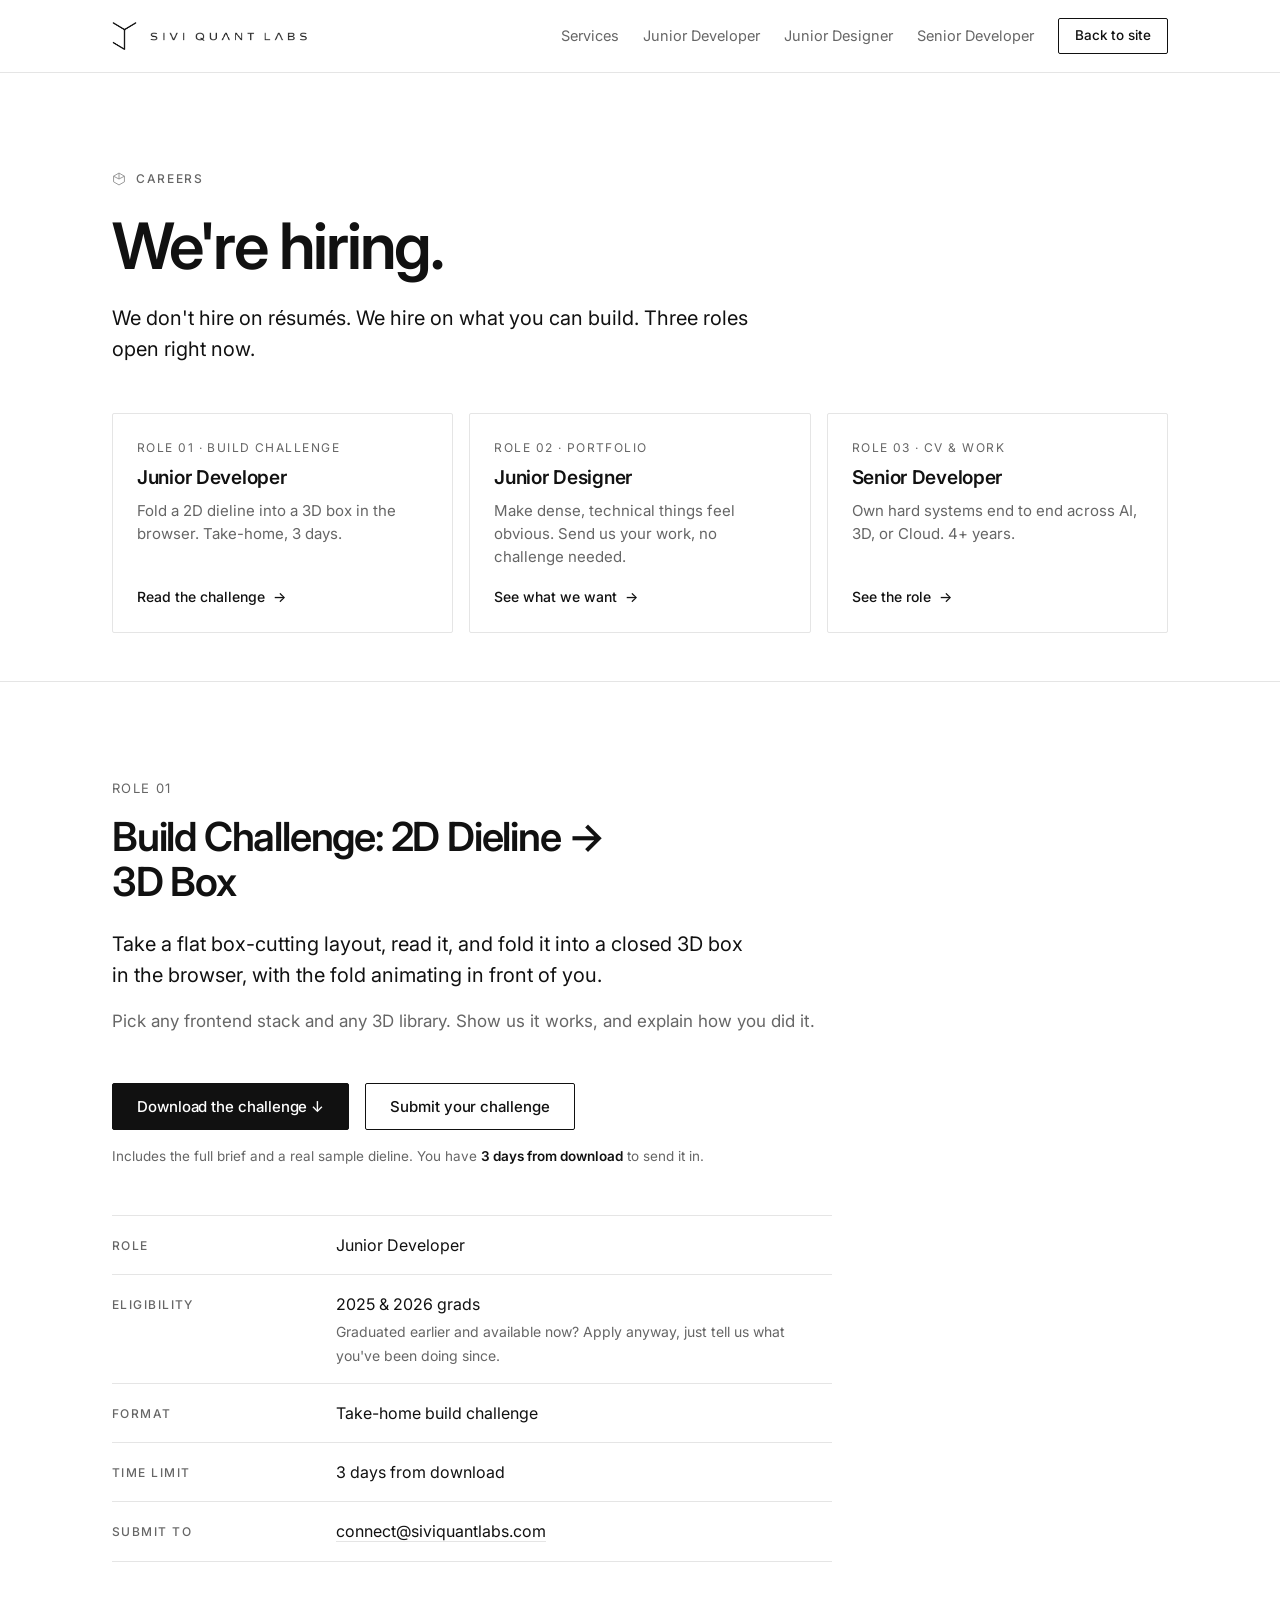
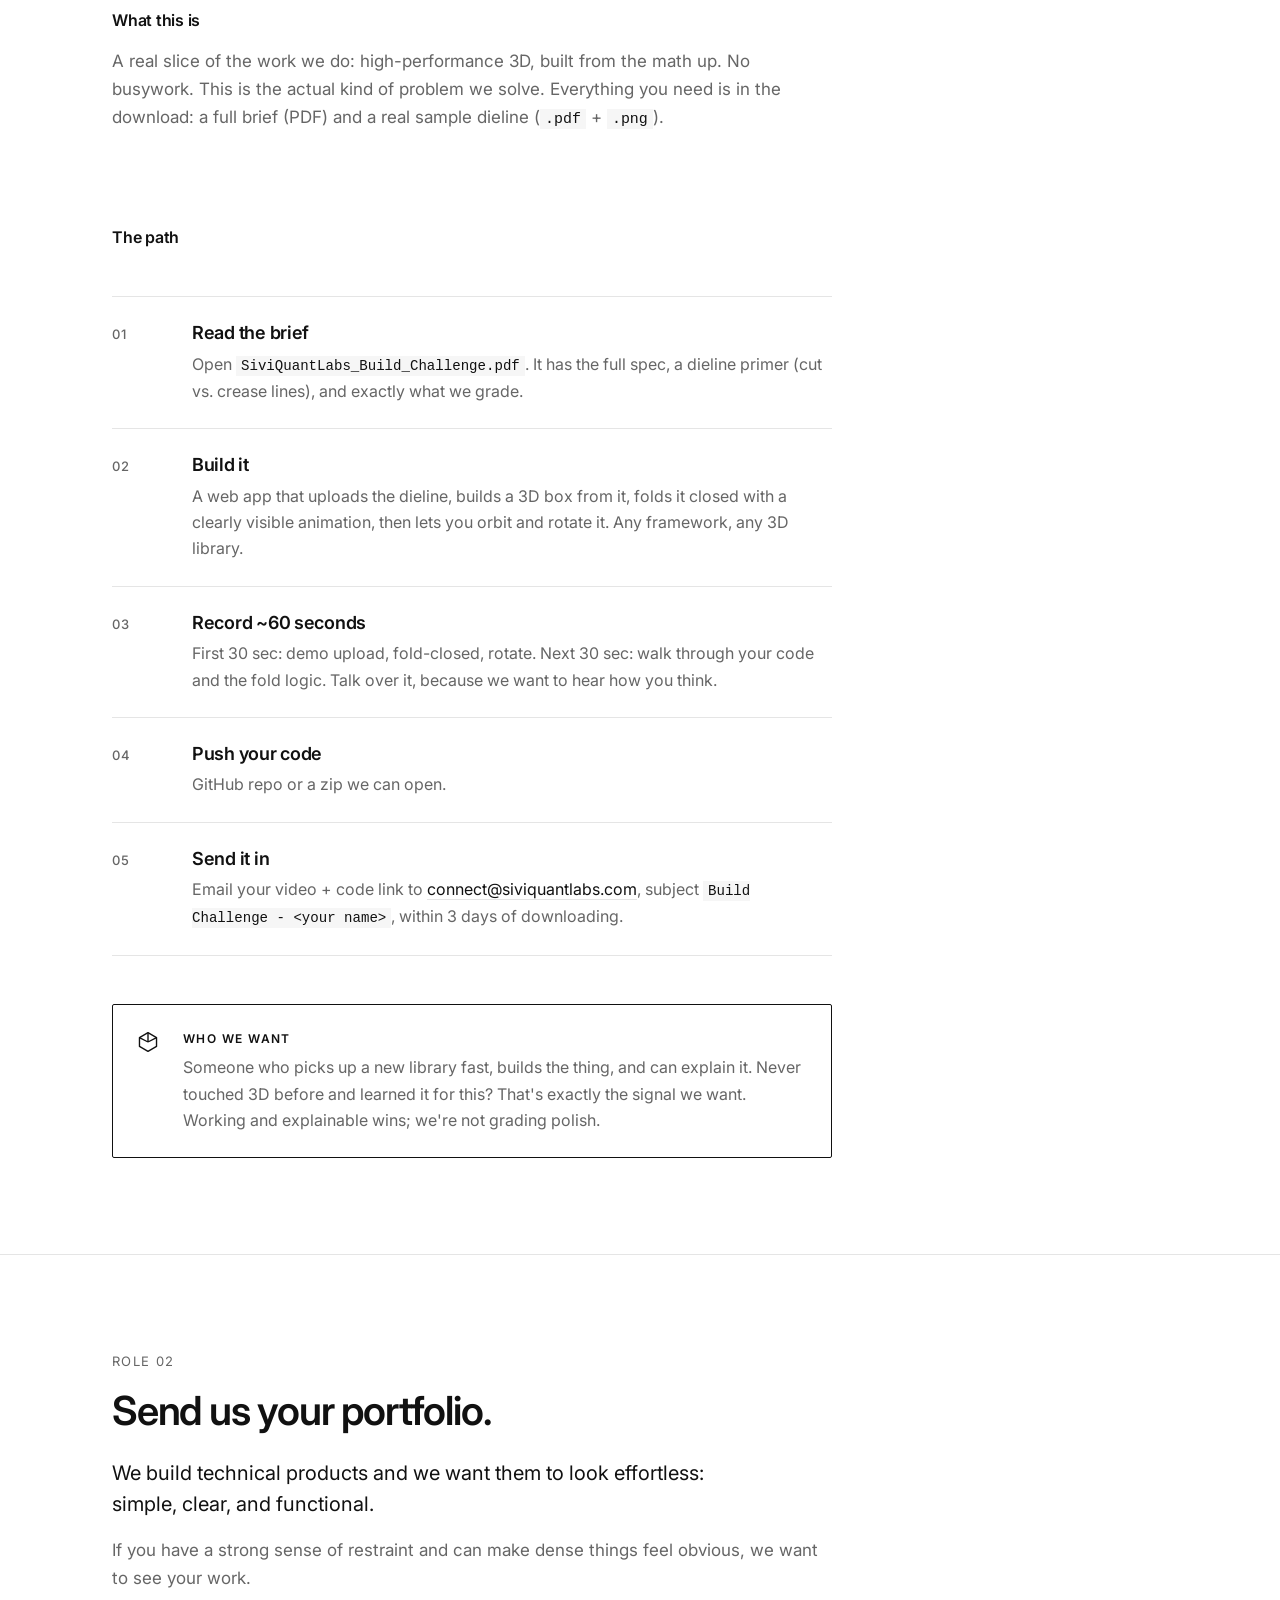
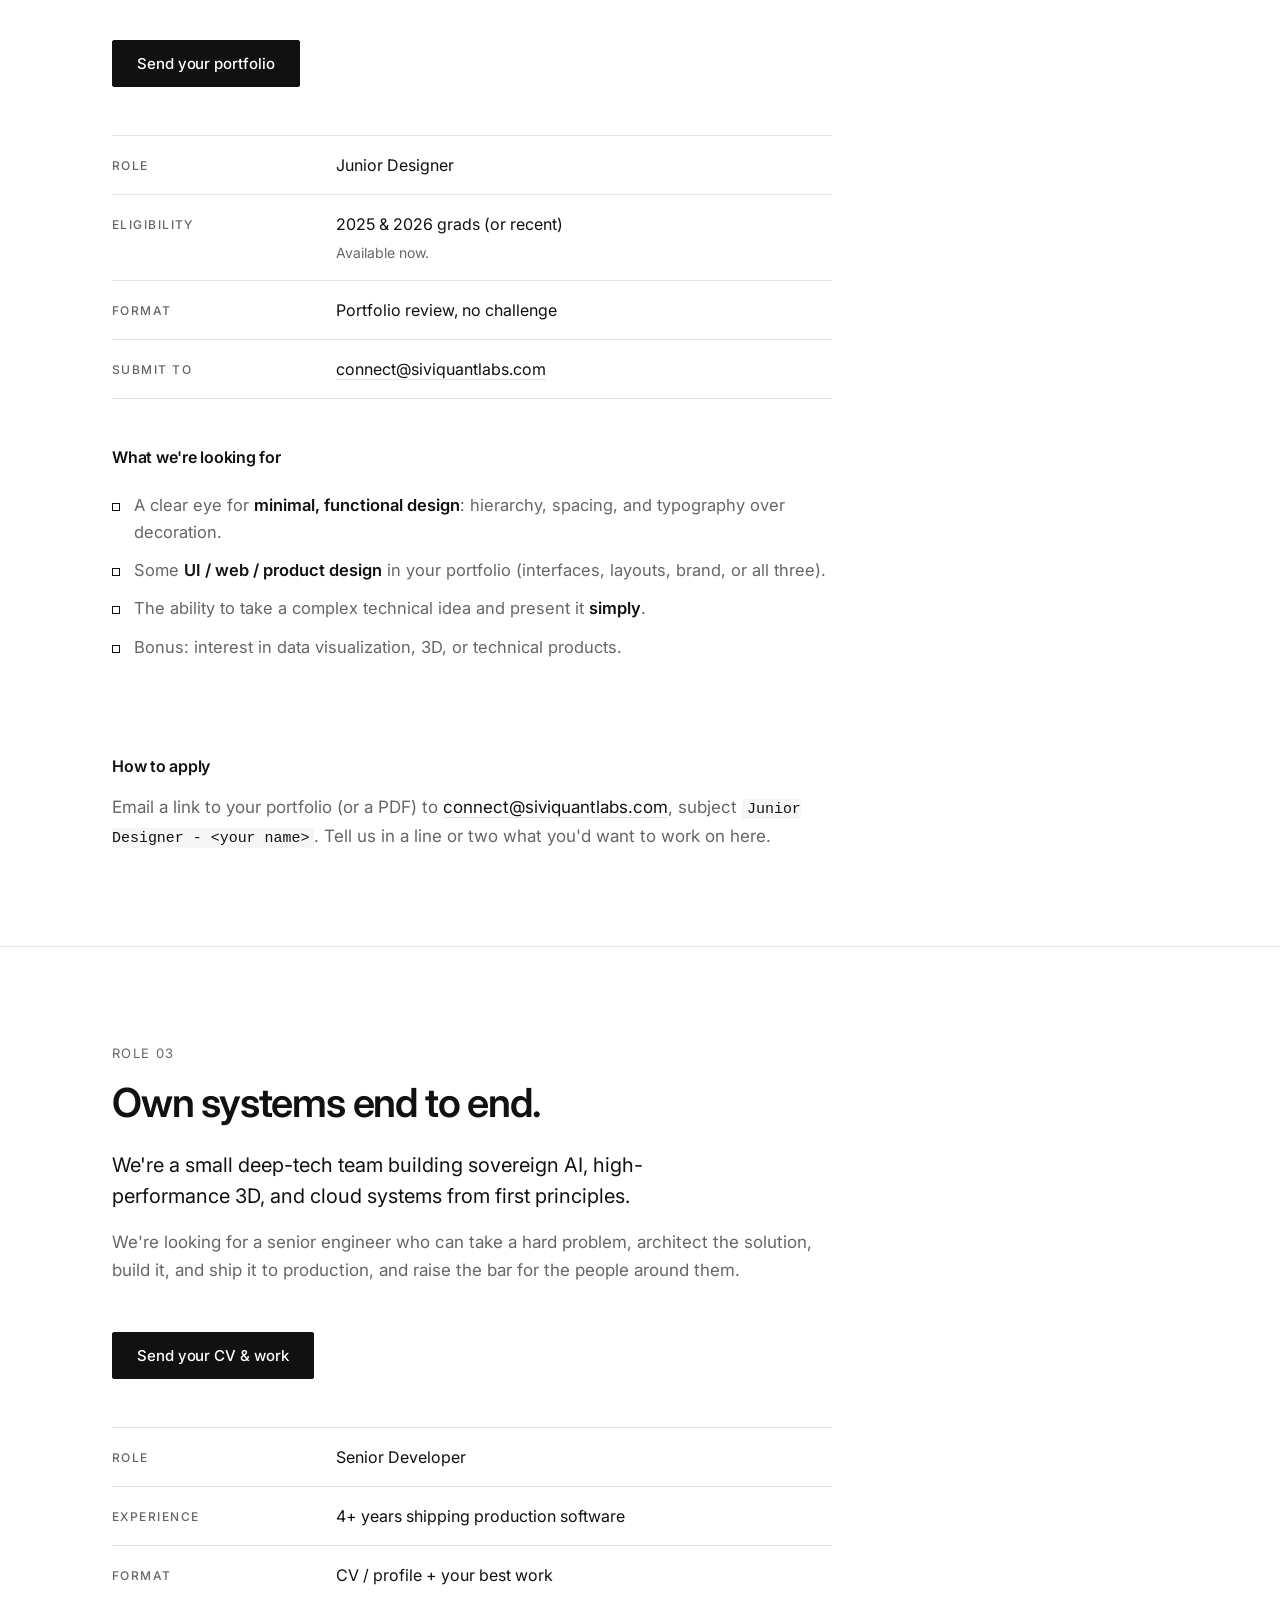
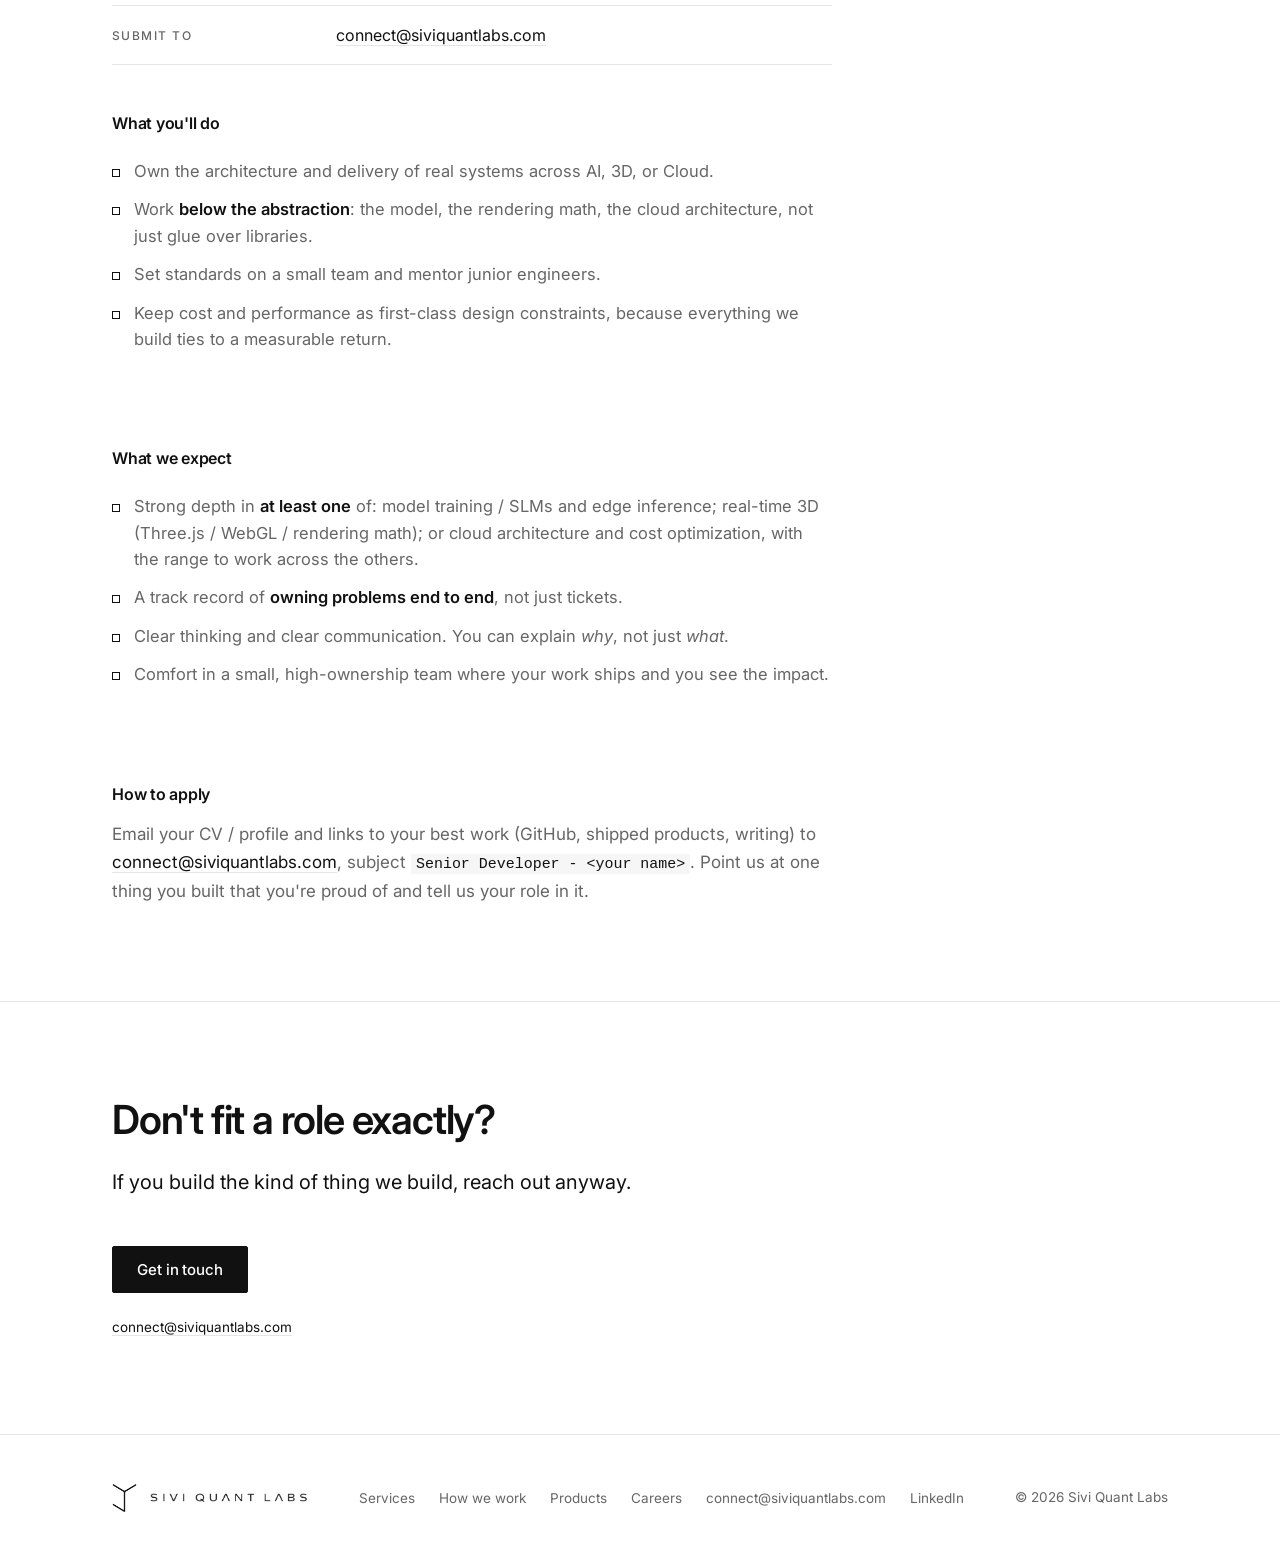
==== careers/index.html @ 31516767 "Capitalise the three practice areas and unify spelling The headline read "AI, visualization, and clo" ====
<!DOCTYPE html>
<html lang="en">
<head>
<meta charset="utf-8">
<meta name="viewport" content="width=device-width, initial-scale=1">
<title>Careers: Remote AI, 3D &amp; Cloud Engineering Jobs | Sivi Quant Labs</title>
<meta name="description" content="Three fully remote roles open in India: Junior Developer (2D dieline to 3D box build challenge, 3 days), Junior Designer (portfolio), and Senior Developer (4+ years, AI / Three.js / cloud). We hire on what you can build, not résumés.">
<link rel="canonical" href="https://siviquantlabs.com/careers/">
<link rel="icon" href="../assets/mark-ink.png">
<link rel="apple-touch-icon" href="../assets/mark-ink.png">
<meta name="theme-color" content="#ffffff">
<meta name="robots" content="index, follow, max-snippet:-1, max-image-preview:large">
<link rel="alternate" type="text/plain" href="https://siviquantlabs.com/llms.txt" title="llms.txt plain-text summary for AI assistants">

<meta property="og:type" content="website">
<meta property="og:url" content="https://siviquantlabs.com/careers/">
<meta property="og:site_name" content="Sivi Quant Labs">
<meta property="og:title" content="We're hiring at Sivi Quant Labs">
<meta property="og:description" content="Three roles open. We don't hire on résumés. We hire on what you can build.">
<meta property="og:image" content="https://siviquantlabs.com/assets/og.png">
<meta name="twitter:card" content="summary_large_image">

<link rel="preconnect" href="https://fonts.googleapis.com">
<link rel="preconnect" href="https://fonts.gstatic.com" crossorigin>
<link rel="stylesheet" href="https://fonts.googleapis.com/css2?family=Inter:wght@400;500;600&display=swap">
<link rel="stylesheet" href="../assets/site.css">
<!-- Reveal animations are gated on this class, so the page stays fully
     visible if JavaScript never runs. -->
<script>document.documentElement.className+=' js';</script>
<script type="application/ld+json">
{
  "@context": "https://schema.org",
  "@graph": [
    {
      "@type": "JobPosting",
      "@id": "https://siviquantlabs.com/careers/#junior-developer",
      "title": "Junior Developer (Remote)",
      "description": "<p>Take-home build challenge: read a flat 2D packaging dieline and fold it into a closed 3D box in the browser, with the fold animating on screen. Pick any frontend stack and any 3D library.</p><p>Open to 2025 and 2026 graduates. Graduated earlier and available now? Apply anyway. You have 3 days from downloading the brief to submit a ~60 second walkthrough video plus your code to connect@siviquantlabs.com.</p><p>We are looking for someone who picks up a new library fast, builds the thing, and can explain it. Never touched 3D before and learned it for this? That is exactly the signal we want. Working and explainable wins; we are not grading polish.</p>",
      "identifier": {
        "@type": "PropertyValue",
        "name": "Sivi Quant Labs",
        "value": "junior-developer"
      },
      "datePosted": "2026-06-27",
      "validThrough": "2027-06-30",
      "employmentType": "FULL_TIME",
      "hiringOrganization": {
        "@type": "Organization",
        "@id": "https://siviquantlabs.com/#organization",
        "name": "Sivi Quant Labs",
        "sameAs": [
          "https://www.linkedin.com/company/siviquantlabs"
        ],
        "logo": "https://siviquantlabs.com/assets/og.png",
        "url": "https://siviquantlabs.com/"
      },
      "jobLocationType": "TELECOMMUTE",
      "applicantLocationRequirements": {
        "@type": "Country",
        "name": "India"
      },
      "directApply": false,
      "skills": [
        "JavaScript",
        "3D graphics",
        "Three.js",
        "WebGL",
        "Frontend development"
      ],
      "url": "https://siviquantlabs.com/careers/#junior-developer",
      "experienceRequirements": {
        "@type": "OccupationalExperienceRequirements",
        "monthsOfExperience": 0
      },
      "jobStartDate": "2026-09-01"
    },
    {
      "@type": "JobPosting",
      "@id": "https://siviquantlabs.com/careers/#junior-designer",
      "title": "Junior Designer (Remote)",
      "description": "<p>Portfolio review, no challenge. We build technical products and we want them to look effortless: simple, clear, and functional.</p><p>We are looking for a clear eye for minimal, functional design (hierarchy, spacing and typography over decoration), some UI, web or product design in your portfolio, and the ability to take a complex technical idea and present it simply. Interest in data visualization, 3D, or technical products is a bonus.</p><p>Email a link to your portfolio or a PDF to connect@siviquantlabs.com.</p>",
      "identifier": {
        "@type": "PropertyValue",
        "name": "Sivi Quant Labs",
        "value": "junior-designer"
      },
      "datePosted": "2026-06-27",
      "validThrough": "2027-06-30",
      "employmentType": "FULL_TIME",
      "hiringOrganization": {
        "@type": "Organization",
        "@id": "https://siviquantlabs.com/#organization",
        "name": "Sivi Quant Labs",
        "sameAs": [
          "https://www.linkedin.com/company/siviquantlabs"
        ],
        "logo": "https://siviquantlabs.com/assets/og.png",
        "url": "https://siviquantlabs.com/"
      },
      "jobLocationType": "TELECOMMUTE",
      "applicantLocationRequirements": {
        "@type": "Country",
        "name": "India"
      },
      "directApply": false,
      "skills": [
        "UI design",
        "Product design",
        "Web design",
        "Typography",
        "Data visualization"
      ],
      "url": "https://siviquantlabs.com/careers/#junior-designer",
      "experienceRequirements": {
        "@type": "OccupationalExperienceRequirements",
        "monthsOfExperience": 0
      },
      "jobStartDate": "2026-09-01"
    },
    {
      "@type": "JobPosting",
      "@id": "https://siviquantlabs.com/careers/#senior-developer",
      "title": "Senior Developer (Remote)",
      "description": "<p>Own the architecture and delivery of real systems across AI, 3D, or Cloud. We are a small deep-tech team building sovereign AI, high-performance 3D, and cloud systems from first principles.</p><p>Requires 4+ years shipping production software and strong depth in at least one of: model training, small language models and edge inference; real-time 3D (Three.js, WebGL, rendering math); or cloud architecture and cost optimization, with the range to work across the others.</p><p>You will work below the abstraction, set standards on a small team, mentor junior engineers, and keep cost and performance as first-class design constraints.</p>",
      "identifier": {
        "@type": "PropertyValue",
        "name": "Sivi Quant Labs",
        "value": "senior-developer"
      },
      "datePosted": "2026-06-27",
      "validThrough": "2027-06-30",
      "employmentType": "FULL_TIME",
      "hiringOrganization": {
        "@type": "Organization",
        "@id": "https://siviquantlabs.com/#organization",
        "name": "Sivi Quant Labs",
        "sameAs": [
          "https://www.linkedin.com/company/siviquantlabs"
        ],
        "logo": "https://siviquantlabs.com/assets/og.png",
        "url": "https://siviquantlabs.com/"
      },
      "jobLocationType": "TELECOMMUTE",
      "applicantLocationRequirements": {
        "@type": "Country",
        "name": "India"
      },
      "directApply": false,
      "skills": [
        "Software architecture",
        "Machine learning",
        "Small language models",
        "Edge inference",
        "Three.js",
        "WebGL",
        "Cloud architecture",
        "Cost optimization"
      ],
      "url": "https://siviquantlabs.com/careers/#senior-developer",
      "experienceRequirements": {
        "@type": "OccupationalExperienceRequirements",
        "monthsOfExperience": 48
      }
    },
    {
      "@type": "BreadcrumbList",
      "itemListElement": [
        {
          "@type": "ListItem",
          "position": 1,
          "name": "Home",
          "item": "https://siviquantlabs.com/"
        },
        {
          "@type": "ListItem",
          "position": 2,
          "name": "Careers",
          "item": "https://siviquantlabs.com/careers/"
        }
      ]
    },
    {
      "@type": "WebPage",
      "@id": "https://siviquantlabs.com/careers/#webpage",
      "url": "https://siviquantlabs.com/careers/",
      "name": "Careers at Sivi Quant Labs",
      "about": {
        "@id": "https://siviquantlabs.com/#organization"
      },
      "inLanguage": "en"
    }
  ]
}
</script>
</head>
<body>

<a class="skip" href="#main">Skip to content</a>

<header>
  <div class="wrap nav">
    <a class="brand" href="../" aria-label="Sivi Quant Labs home">
      <img class="mark" src="../assets/mark-ink.png" alt="" width="390" height="465">
      <img class="word" src="../assets/wordmark-ink.png" alt="Sivi Quant Labs" width="955" height="66">
    </a>
    <nav class="navlinks" aria-label="Primary">
      <a class="desktop-only" href="../services/">Services</a>
      <a class="desktop-only" href="#junior-developer">Junior Developer</a>
      <a class="desktop-only" href="#junior-designer">Junior Designer</a>
      <a class="desktop-only" href="#senior-developer">Senior Developer</a>
      <a class="btn btn-ghost" href="../">Back to site</a>
    </nav>
  </div>
</header>

<main id="main">

<!-- ================= HERO ================= -->
<section class="wrap" style="padding-top:var(--s5);padding-bottom:var(--s4)">
  <div class="label">
    <svg class="cube" viewBox="0 0 16 16" fill="none" stroke="currentColor" stroke-width="1" stroke-linejoin="round" aria-hidden="true"><path d="M8 1.2 14.2 4.8 14.2 11.2 8 14.8 1.8 11.2 1.8 4.8Z"/><path d="M8 8V1.2M8 8 1.8 4.8M8 8l6.2-3.2"/></svg>
    Careers
  </div>
  <h1>We're hiring.</h1>
  <p class="lead" style="margin-top:var(--s3)">We don't hire on résumés. We hire on what you can build. Three roles open right now.</p>

  <div class="roles">
    <a class="role-card" href="#junior-developer">
      <span class="r-kind">Role 01 · Build challenge</span>
      <h2>Junior Developer</h2>
      <p>Fold a 2D dieline into a 3D box in the browser. Take-home, 3 days.</p>
      <span class="go">Read the challenge <span aria-hidden="true">→</span></span>
    </a>
    <a class="role-card" href="#junior-designer">
      <span class="r-kind">Role 02 · Portfolio</span>
      <h2>Junior Designer</h2>
      <p>Make dense, technical things feel obvious. Send us your work, no challenge needed.</p>
      <span class="go">See what we want <span aria-hidden="true">→</span></span>
    </a>
    <a class="role-card" href="#senior-developer">
      <span class="r-kind">Role 03 · CV &amp; work</span>
      <h2>Senior Developer</h2>
      <p>Own hard systems end to end across AI, 3D, or Cloud. 4+ years.</p>
      <span class="go">See the role <span aria-hidden="true">→</span></span>
    </a>
  </div>
</section>

<!-- ================= ROLE 01 / JUNIOR DEVELOPER ================= -->
<section id="junior-developer" class="role">
  <div class="wrap">
    <div class="role-head">
      <span class="r-index">ROLE 01</span>
    </div>
    <h2>Build Challenge: 2D Dieline → 3D Box</h2>
    <p class="lead" style="margin-top:var(--s3)">Take a flat box-cutting layout, read it, and fold it into a closed 3D box in the browser, with the fold animating in front of you.</p>
    <p class="body" style="margin-top:var(--s2)">Pick any frontend stack and any 3D library. Show us it works, and explain how you did it.</p>

    <div class="btn-row">
      <a class="btn btn-solid" href="../challengezip/SiviQuantLabs_Build_Challenge.zip" download>Download the challenge ↓</a>
      <a class="btn btn-ghost" href="mailto:connect@siviquantlabs.com?subject=Build%20Challenge%20-%20Your%20Name" data-form="apply" data-role="Junior Developer" data-subject="Build challenge submission" data-title="Submit your build challenge." data-sub="Send us the link to your video and your code. Working and explainable beats polished.">Submit your challenge</a>
    </div>
    <p class="caption" style="margin-top:var(--s2)">Includes the full brief and a real sample dieline. You have <strong>3 days from download</strong> to send it in.</p>

    <dl class="spec read">
      <div><dt>Role</dt><dd>Junior Developer</dd></div>
      <div><dt>Eligibility</dt><dd>2025 &amp; 2026 grads<small>Graduated earlier and available now? Apply anyway, just tell us what you've been doing since.</small></dd></div>
      <div><dt>Format</dt><dd>Take-home build challenge</dd></div>
      <div><dt>Time limit</dt><dd>3 days from download</dd></div>
      <div><dt>Submit to</dt><dd><a class="link" href="mailto:connect@siviquantlabs.com">connect@siviquantlabs.com</a></dd></div>
    </dl>

    <h3 class="subhead">What this is</h3>
    <p class="body">A real slice of the work we do: high-performance 3D, built from the math up. No busywork. This is the actual kind of problem we solve. Everything you need is in the download: a full brief (PDF) and a real sample dieline (<code>.pdf</code> + <code>.png</code>).</p>

    <h3 class="subhead">The path</h3>
    <div class="steps read">
      <div class="step">
        <div class="n">01</div>
        <div>
          <h3>Read the brief</h3>
          <p>Open <code>SiviQuantLabs_Build_Challenge.pdf</code>. It has the full spec, a dieline primer (cut vs. crease lines), and exactly what we grade.</p>
        </div>
      </div>
      <div class="step">
        <div class="n">02</div>
        <div>
          <h3>Build it</h3>
          <p>A web app that uploads the dieline, builds a 3D box from it, folds it closed with a clearly visible animation, then lets you orbit and rotate it. Any framework, any 3D library.</p>
        </div>
      </div>
      <div class="step">
        <div class="n">03</div>
        <div>
          <h3>Record ~60 seconds</h3>
          <p>First 30 sec: demo upload, fold-closed, rotate. Next 30 sec: walk through your code and the fold logic. Talk over it, because we want to hear how you think.</p>
        </div>
      </div>
      <div class="step">
        <div class="n">04</div>
        <div>
          <h3>Push your code</h3>
          <p>GitHub repo or a zip we can open.</p>
        </div>
      </div>
      <div class="step">
        <div class="n">05</div>
        <div>
          <h3>Send it in</h3>
          <p>Email your video + code link to <a class="link" href="mailto:connect@siviquantlabs.com?subject=Build%20Challenge%20-%20Your%20Name">connect@siviquantlabs.com</a>, subject <code>Build Challenge - &lt;your name&gt;</code>, within 3 days of downloading.</p>
        </div>
      </div>
    </div>

    <div class="callout read">
      <svg class="cube" viewBox="0 0 16 16" fill="none" stroke="currentColor" stroke-width="1" stroke-linejoin="round" aria-hidden="true"><path d="M8 1.2 14.2 4.8 14.2 11.2 8 14.8 1.8 11.2 1.8 4.8Z"/><path d="M8 8V1.2M8 8 1.8 4.8M8 8l6.2-3.2"/></svg>
      <div>
        <div class="t">Who we want</div>
        <p>Someone who picks up a new library fast, builds the thing, and can explain it. Never touched 3D before and learned it for this? That's exactly the signal we want. Working and explainable wins; we're not grading polish.</p>
      </div>
    </div>
  </div>
</section>

<!-- ================= ROLE 02 / JUNIOR DESIGNER ================= -->
<section id="junior-designer" class="role">
  <div class="wrap">
    <div class="role-head">
      <span class="r-index">ROLE 02</span>
    </div>
    <h2>Send us your portfolio.</h2>
    <p class="lead" style="margin-top:var(--s3)">We build technical products and we want them to look effortless: simple, clear, and functional.</p>
    <p class="body" style="margin-top:var(--s2)">If you have a strong sense of restraint and can make dense things feel obvious, we want to see your work.</p>

    <div class="btn-row">
      <a class="btn btn-solid" href="mailto:connect@siviquantlabs.com?subject=Junior%20Designer%20-%20Your%20Name" data-form="apply" data-role="Junior Designer" data-subject="Junior Designer application" data-title="Send your portfolio." data-sub="Link us to your work and tell us in a line or two what you would want to work on here.">Send your portfolio</a>
    </div>

    <dl class="spec read">
      <div><dt>Role</dt><dd>Junior Designer</dd></div>
      <div><dt>Eligibility</dt><dd>2025 &amp; 2026 grads (or recent)<small>Available now.</small></dd></div>
      <div><dt>Format</dt><dd>Portfolio review, no challenge</dd></div>
      <div><dt>Submit to</dt><dd><a class="link" href="mailto:connect@siviquantlabs.com">connect@siviquantlabs.com</a></dd></div>
    </dl>

    <h3 class="subhead">What we're looking for</h3>
    <ul class="list">
      <li>A clear eye for <strong>minimal, functional design</strong>: hierarchy, spacing, and typography over decoration.</li>
      <li>Some <strong>UI / web / product design</strong> in your portfolio (interfaces, layouts, brand, or all three).</li>
      <li>The ability to take a complex technical idea and present it <strong>simply</strong>.</li>
      <li>Bonus: interest in data visualization, 3D, or technical products.</li>
    </ul>

    <h3 class="subhead">How to apply</h3>
    <p class="body">Email a link to your portfolio (or a PDF) to <a class="link" href="mailto:connect@siviquantlabs.com?subject=Junior%20Designer%20-%20Your%20Name">connect@siviquantlabs.com</a>, subject <code>Junior Designer - &lt;your name&gt;</code>. Tell us in a line or two what you'd want to work on here.</p>
  </div>
</section>

<!-- ================= ROLE 03 / SENIOR DEVELOPER ================= -->
<section id="senior-developer" class="role">
  <div class="wrap">
    <div class="role-head">
      <span class="r-index">ROLE 03</span>
    </div>
    <h2>Own systems end to end.</h2>
    <p class="lead" style="margin-top:var(--s3)">We're a small deep-tech team building sovereign AI, high-performance 3D, and cloud systems from first principles.</p>
    <p class="body" style="margin-top:var(--s2)">We're looking for a senior engineer who can take a hard problem, architect the solution, build it, and ship it to production, and raise the bar for the people around them.</p>

    <div class="btn-row">
      <a class="btn btn-solid" href="mailto:connect@siviquantlabs.com?subject=Senior%20Developer%20-%20Your%20Name" data-form="apply" data-role="Senior Developer" data-subject="Senior Developer application" data-title="Send your CV and your work." data-sub="Point us at one thing you built that you are proud of, and tell us your part in it.">Send your CV &amp; work</a>
    </div>

    <dl class="spec read">
      <div><dt>Role</dt><dd>Senior Developer</dd></div>
      <div><dt>Experience</dt><dd>4+ years shipping production software</dd></div>
      <div><dt>Format</dt><dd>CV / profile + your best work</dd></div>
      <div><dt>Submit to</dt><dd><a class="link" href="mailto:connect@siviquantlabs.com">connect@siviquantlabs.com</a></dd></div>
    </dl>

    <h3 class="subhead">What you'll do</h3>
    <ul class="list">
      <li>Own the architecture and delivery of real systems across AI, 3D, or Cloud.</li>
      <li>Work <strong>below the abstraction</strong>: the model, the rendering math, the cloud architecture, not just glue over libraries.</li>
      <li>Set standards on a small team and mentor junior engineers.</li>
      <li>Keep cost and performance as first-class design constraints, because everything we build ties to a measurable return.</li>
    </ul>

    <h3 class="subhead">What we expect</h3>
    <ul class="list">
      <li>Strong depth in <strong>at least one</strong> of: model training / SLMs and edge inference; real-time 3D (Three.js / WebGL / rendering math); or cloud architecture and cost optimization, with the range to work across the others.</li>
      <li>A track record of <strong>owning problems end to end</strong>, not just tickets.</li>
      <li>Clear thinking and clear communication. You can explain <em>why</em>, not just <em>what</em>.</li>
      <li>Comfort in a small, high-ownership team where your work ships and you see the impact.</li>
    </ul>

    <h3 class="subhead">How to apply</h3>
    <p class="body">Email your CV / profile and links to your best work (GitHub, shipped products, writing) to <a class="link" href="mailto:connect@siviquantlabs.com?subject=Senior%20Developer%20-%20Your%20Name">connect@siviquantlabs.com</a>, subject <code>Senior Developer - &lt;your name&gt;</code>. Point us at one thing you built that you're proud of and tell us your role in it.</p>
  </div>
</section>

<!-- ================= CLOSING ================= -->
<section class="band">
  <div class="wrap">
    <h2>Don't fit a role exactly?</h2>
    <p class="lead">If you build the kind of thing we build, reach out anyway.</p>
    <div class="btn-row">
      <a class="btn btn-solid" href="mailto:connect@siviquantlabs.com?subject=Hello%20-%20Your%20Name" data-form="apply" data-role="Something else" data-subject="General application" data-title="Tell us what you build." data-sub="No role fits exactly? Show us what you have made and why you want to work here.">Get in touch</a>
    </div>
    <p class="caption" style="margin-top:var(--s3)">
      <a class="link" href="mailto:connect@siviquantlabs.com">connect@siviquantlabs.com</a>
    </p>
  </div>
</section>

</main>

<footer>
  <div class="wrap foot">
    <a class="brand" href="../" aria-label="Sivi Quant Labs home">
      <img class="mark" src="../assets/mark-ink.png" alt="" width="390" height="465">
      <img class="word" src="../assets/wordmark-ink.png" alt="Sivi Quant Labs" width="955" height="66">
    </a>
    <nav class="foot-links" aria-label="Footer">
      <a href="../services/">Services</a>
      <a href="../#how">How we work</a>
      <a href="../#products">Products</a>
      <a href="./">Careers</a>
      <a href="mailto:connect@siviquantlabs.com">connect@siviquantlabs.com</a>
      <a href="https://www.linkedin.com/company/siviquantlabs" rel="me noopener" target="_blank">LinkedIn</a>
    </nav>
    <span class="caption">© 2026 Sivi Quant Labs</span>
  </div>
</footer>

<div id="toast" role="status" aria-live="polite"></div>

<script src="../assets/site.js" defer></script>
<script src="../assets/forms.js" defer></script>
</body>
</html>
---- assets/site.css ----
/* ==========================================================================
   Sivi Quant Labs, design system
   White background, near-black text. Hierarchy from size, weight and space
   only. One typeface. No brand color, no gradients, no shadows.
   Spacing scale, base 8: 8 / 16 / 24 / 48 / 96.
   ========================================================================== */

:root{
  --bg:#FFFFFF;
  --ink:#111111;
  --mid:#666666;
  --line:#E5E5E5;

  --s1:8px; --s2:16px; --s3:24px; --s4:48px; --s5:96px;

  --sans:'Inter','Inter var',-apple-system,BlinkMacSystemFont,'Helvetica Neue',Helvetica,Arial,sans-serif;

  --wrap:1120px;   /* outer container */
  --read:720px;    /* measure for running text */
  --gutter:32px;
}

*{margin:0;padding:0;box-sizing:border-box}

html{scroll-behavior:smooth;scroll-padding-top:88px;-webkit-text-size-adjust:100%}

body{
  background:var(--bg);
  color:var(--ink);
  font-family:var(--sans);
  font-size:17px;
  line-height:1.65;
  font-weight:400;
  -webkit-font-smoothing:antialiased;
  -moz-osx-font-smoothing:grayscale;
  overflow-x:hidden;
}

::selection{background:var(--ink);color:#fff}

img,canvas,svg{max-width:100%;display:block}

a{color:inherit;text-decoration:none}

/* Visible, monochrome focus ring for keyboard users */
:focus-visible{outline:2px solid var(--ink);outline-offset:3px}

.skip{
  position:absolute;left:-9999px;top:0;z-index:200;
  background:var(--ink);color:#fff;padding:var(--s2) var(--s3);font-size:14px;
}
.skip:focus{left:0}

/* ---------- layout ------------------------------------------------------ */

.wrap{max-width:var(--wrap);margin:0 auto;padding:0 var(--gutter)}
.read{max-width:var(--read)}

.section{padding:var(--s5) 0;border-top:1px solid var(--line)}
.section--flush{border-top:none}

/* ---------- type -------------------------------------------------------- */

h1,h2,h3,h4{font-weight:600;letter-spacing:-0.02em;line-height:1.12}

h1{
  font-size:clamp(38px,5.6vw,64px);
  letter-spacing:-0.035em;
  line-height:1.04;
  max-width:15ch;
}

h2{font-size:clamp(27px,3.4vw,40px);letter-spacing:-0.03em;max-width:20ch}

h3{font-size:20px;letter-spacing:-0.015em;line-height:1.3}

h4{font-size:16px;letter-spacing:-0.01em}

p{max-width:var(--read)}

.lead{font-size:clamp(17px,2vw,20px);line-height:1.55;color:var(--ink);max-width:640px}

.body{color:var(--mid);font-size:17px;line-height:1.65}

.caption{font-size:13.5px;line-height:1.55;color:var(--mid)}

strong,b{font-weight:600;color:var(--ink)}

/* Inline link inside running text */
.link{
  color:var(--ink);
  border-bottom:1px solid var(--line);
  transition:border-color .15s ease;
}
.link:hover{border-bottom-color:var(--ink)}

code{
  font-family:ui-monospace,SFMono-Regular,'SF Mono',Menlo,Consolas,monospace;
  font-size:0.88em;
  background:#F6F6F6;
  padding:2px 5px;
  color:var(--ink);
}

/* ---------- section label (tiny cube glyph + uppercase caption) --------- */

.label{
  display:flex;align-items:center;gap:10px;
  font-size:12px;font-weight:500;
  letter-spacing:0.14em;text-transform:uppercase;
  color:var(--mid);
  margin-bottom:var(--s3);
}
.label .cube{width:14px;height:14px;flex:none;opacity:.75}

/* ---------- buttons ----------------------------------------------------- */

.btn{
  display:inline-flex;align-items:center;justify-content:center;gap:10px;
  font-family:inherit;font-size:15px;font-weight:500;letter-spacing:-0.005em;
  line-height:1;
  padding:15px 24px;
  border:1px solid var(--ink);
  border-radius:2px;
  cursor:pointer;
  transition:background-color .16s ease,color .16s ease,border-color .16s ease;
  white-space:nowrap;
}
.btn-solid{background:var(--ink);color:#fff}
.btn-solid:hover{background:#000;border-color:#000}

.btn-ghost{background:transparent;color:var(--ink)}
.btn-ghost:hover{background:var(--ink);color:#fff}

.btn-row{display:flex;flex-wrap:wrap;gap:var(--s2);margin-top:var(--s4)}

/* Text link that behaves like a CTA */
.arrow-link{
  display:inline-flex;align-items:center;gap:8px;
  font-size:15px;font-weight:500;
  border-bottom:1px solid var(--ink);
  padding-bottom:2px;
}
.arrow-link span{transition:transform .18s ease}
.arrow-link:hover span{transform:translateX(4px)}

/* ---------- header ------------------------------------------------------ */

header{
  position:sticky;top:0;z-index:100;
  background:rgba(255,255,255,0.88);
  backdrop-filter:saturate(180%) blur(12px);
  -webkit-backdrop-filter:saturate(180%) blur(12px);
  border-bottom:1px solid var(--line);
}
.nav{height:72px;display:flex;align-items:center;justify-content:space-between;gap:var(--s3)}
.brand{display:flex;align-items:center;gap:12px;flex:none}
/* The deck's mark has thinner strokes than the old trace, so it carries a
   little more height to sit level with the wordmark. */
.brand .mark{height:30px;width:auto}
.brand .word{height:11px;width:auto}

.navlinks{display:flex;align-items:center;gap:var(--s3)}
/* :not(.btn) matters, a bare `.navlinks a` rule outranks `.btn-solid` on
   specificity and would repaint the CTA's white label grey on black. */
.navlinks a:not(.btn){
  font-size:14.5px;color:var(--mid);
  transition:color .15s ease;
}
.navlinks a:not(.btn):hover{color:var(--ink)}
.navlinks .btn{padding:10px 16px;font-size:13.5px}

/* ---------- hero -------------------------------------------------------- */

.hero{
  /* padding-block only, .hero shares an element with .wrap, and the shorthand
     would wipe out .wrap's horizontal gutter. */
  padding-top:var(--s5);
  padding-bottom:var(--s5);
  display:grid;
  grid-template-columns:minmax(0,1fr) minmax(0,460px);
  gap:var(--s4);
  align-items:center;
}
.hero-copy{max-width:640px}
.hero .lead{margin-top:var(--s3)}

.stage{
  position:relative;
  aspect-ratio:1/1;
  width:100%;
  touch-action:pan-y;
}
.stage canvas{width:100%;height:100%;display:block;cursor:grab}
.stage canvas:active{cursor:grabbing}
.stage-cap{
  position:absolute;left:0;bottom:0;
  font-size:12px;letter-spacing:0.08em;text-transform:uppercase;color:var(--mid);
}

/* ---------- client strip ------------------------------------------------ */

/* Logos render as flat #111 silhouettes so four clashing brand palettes
   (teal, black, rust, blue/orange) don't break the monochrome rule. Each one
   gets its own height because stacked lockups and wordmarks need different
   sizing to read at the same optical weight. */
.clients{padding:var(--s4) 0;border-top:1px solid var(--line)}
.clients .label{margin-bottom:var(--s3)}
.client-row{
  display:grid;
  grid-template-columns:repeat(4,1fr);
  align-items:center;
  justify-items:start;
  gap:var(--s3);
  margin:var(--s3) 0;
}
.client-row img{
  width:auto;
  opacity:.62;
  transition:opacity .18s ease;
}
.client-row img:hover{opacity:1}
.client-row img[data-c="technumen"]{height:50px}
.client-row img[data-c="styliamo"]{height:27px}
.client-row img[data-c="redcoral"]{height:40px}
.client-row img[data-c="bytexl"]{height:26px}

@media (max-width:720px){
  .client-row{grid-template-columns:repeat(2,1fr);gap:var(--s3) var(--s2);justify-items:center}
  .client-row img[data-c="technumen"]{height:40px}
  .client-row img[data-c="styliamo"]{height:23px}
  .client-row img[data-c="redcoral"]{height:34px}
  .client-row img[data-c="bytexl"]{height:22px}
}

/* ---------- offerings --------------------------------------------------- */

.offer-intro{margin-top:var(--s2);max-width:var(--read)}

.offers{
  display:grid;
  grid-template-columns:repeat(2,minmax(0,1fr));
  gap:0 var(--s5);
  margin-top:var(--s4);
}
.offer{
  padding:var(--s3) 0;
  border-top:1px solid var(--line);
}
.offer h3{font-size:18px;margin-bottom:10px}
.offer p{font-size:16px;color:var(--mid);max-width:46ch}
.offer .deliver{
  margin-top:12px;font-size:14.5px;color:var(--mid);
}
.offer .deliver b{
  display:block;font-size:11.5px;font-weight:500;letter-spacing:0.12em;
  text-transform:uppercase;color:var(--ink);margin-bottom:4px;
}

/* Area heading sits above its own grid of offerings */
.area{padding:var(--s5) 0;border-top:1px solid var(--line)}
.area-lead{margin-top:var(--s2)}

@media (max-width:860px){
  .offers{grid-template-columns:1fr;gap:0}
}

/* ---------- contact / apply dialog -------------------------------------- */

dialog.modal{
  /* margin:auto is what centers a native dialog, and the global `*{margin:0}`
     reset above wipes it out. Put it back explicitly. */
  margin:auto;
  padding:0;border:1px solid var(--ink);border-radius:2px;
  background:var(--bg);color:var(--ink);
  width:min(560px,calc(100vw - 32px));
  max-height:calc(100vh - 48px);
  overflow:auto;
}
dialog.modal::backdrop{background:rgba(17,17,17,0.42)}
.modal-inner{padding:var(--s3) var(--s4) var(--s3)}

.modal-head{display:flex;align-items:flex-start;justify-content:space-between;gap:var(--s3)}
.modal-head h2{font-size:22px;max-width:none;letter-spacing:-0.025em}
.modal-sub{color:var(--mid);font-size:14.5px;margin-top:8px;max-width:44ch}

.modal-close{
  flex:none;width:32px;height:32px;line-height:1;
  border:1px solid var(--line);border-radius:2px;background:transparent;
  color:var(--ink);font-size:18px;cursor:pointer;
  transition:border-color .15s ease;
}
.modal-close:hover{border-color:var(--ink)}

.field{margin-top:var(--s2)}
.field label{
  display:block;font-size:11.5px;font-weight:500;letter-spacing:0.1em;
  text-transform:uppercase;color:var(--mid);margin-bottom:6px;
}
.field label .opt{text-transform:none;letter-spacing:0;font-size:12.5px}
.field input,.field textarea,.field select{
  width:100%;font-family:inherit;font-size:16px;color:var(--ink);
  background:var(--bg);
  border:1px solid var(--line);border-radius:2px;
  padding:10px 13px;
  transition:border-color .15s ease;
}
.field textarea{resize:vertical;min-height:84px;line-height:1.5}
.field input:focus,.field textarea:focus,.field select:focus{
  outline:none;border-color:var(--ink);
}
.field input:user-invalid,.field textarea:user-invalid{border-color:var(--ink)}
.field .err{display:none;margin-top:6px;font-size:13px;color:var(--ink)}
.field.invalid .err{display:block}
.field.invalid input,.field.invalid textarea{border-color:var(--ink)}

/* honeypot: never shown to a person, catches naive bots */
.hp{position:absolute;left:-9999px;width:1px;height:1px;overflow:hidden}

/* The apply form is taller than a short laptop viewport, so the dialog
   scrolls internally and the actions stay pinned; Send is never out of reach. */
.modal-actions{
  display:flex;gap:var(--s2);align-items:center;flex-wrap:wrap;
  position:sticky;bottom:0;
  margin-top:var(--s3);
  padding:var(--s2) 0 var(--s1);
  background:var(--bg);
  border-top:1px solid var(--line);
}
.modal-note{font-size:12.5px;color:var(--mid);margin-top:var(--s2);line-height:1.45}

@media (max-width:560px){
  .modal-inner{padding:var(--s3) var(--s3) var(--s3)}
  .modal-head h2{font-size:21px}
  .modal-actions .btn{width:100%}
}

/* ---------- generic grids ---------------------------------------------- */

.grid-3{
  display:grid;
  grid-template-columns:repeat(3,minmax(0,1fr));
  gap:0;
  margin-top:var(--s4);
}
.grid-3 > *{
  padding:0 var(--s3) 0 0;
  border-right:1px solid var(--line);
}
.grid-3 > *:last-child{border-right:none;padding-right:0}
.grid-3 > * + *{padding-left:var(--s3)}

.grid-2{
  display:grid;
  grid-template-columns:repeat(2,minmax(0,1fr));
  gap:var(--s4) var(--s5);
  margin-top:var(--s4);
}

.stack > * + *{margin-top:var(--s2)}

/* Service / principle entry */
.entry h3{margin-bottom:var(--s2)}
.entry p{color:var(--mid);max-width:42ch}
.entry .num{
  display:block;font-size:12px;font-weight:500;letter-spacing:0.12em;
  color:var(--mid);margin-bottom:var(--s2);
}

/* ---------- numbered steps --------------------------------------------- */

.steps{margin-top:var(--s4);counter-reset:step}
.step{
  display:grid;grid-template-columns:56px 1fr;gap:var(--s3);
  padding:var(--s3) 0;
  border-top:1px solid var(--line);
}
.step:last-child{border-bottom:1px solid var(--line)}
.step .n{
  font-size:13px;font-weight:500;color:var(--mid);
  letter-spacing:0.06em;padding-top:3px;
}
.step h3{margin-bottom:6px;font-size:18px}
.step p{color:var(--mid);font-size:16px}

/* ---------- definition table (role spec) -------------------------------- */

.spec{margin-top:var(--s4);border-top:1px solid var(--line)}
.spec > div{
  display:grid;grid-template-columns:200px 1fr;gap:var(--s3);
  padding:var(--s2) 0;
  border-bottom:1px solid var(--line);
}
.spec dt{
  font-size:12px;font-weight:500;letter-spacing:0.12em;text-transform:uppercase;
  color:var(--mid);padding-top:4px;
}
.spec dd{font-size:16px}
.spec dd small{display:block;color:var(--mid);font-size:14px;margin-top:3px}

/* ---------- bullet list ------------------------------------------------- */

.list{margin-top:var(--s3);list-style:none;max-width:var(--read)}
.list li{
  position:relative;padding-left:22px;color:var(--mid);
  font-size:16.5px;line-height:1.6;
}
.list li + li{margin-top:12px}
.list li::before{
  content:'';position:absolute;left:0;top:11px;
  width:6px;height:6px;border:1px solid var(--ink);
}

/* ---------- role cards (careers index) ---------------------------------- */

.roles{
  display:grid;grid-template-columns:repeat(3,minmax(0,1fr));
  gap:var(--s2);margin-top:var(--s4);
}
.role-card{
  display:flex;flex-direction:column;gap:var(--s1);
  padding:var(--s3);
  border:1px solid var(--line);
  border-radius:2px;
  transition:border-color .16s ease;
}
.role-card:hover{border-color:var(--ink)}
.role-card .r-kind{font-size:12px;letter-spacing:0.12em;text-transform:uppercase;color:var(--mid)}
.role-card h2{font-size:19px;letter-spacing:-0.015em;line-height:1.3;max-width:none}
.role-card p{font-size:15px;color:var(--mid);line-height:1.55;flex:1}
.role-card .go{font-size:14px;font-weight:500;display:inline-flex;gap:8px;align-items:center;margin-top:var(--s1)}

/* ---------- role section ------------------------------------------------ */

.role{padding:var(--s5) 0;border-top:1px solid var(--line)}
.role-head{display:flex;align-items:baseline;gap:var(--s2);flex-wrap:wrap;margin-bottom:var(--s2)}
.role-head .r-index{font-size:13px;color:var(--mid);letter-spacing:0.1em}

.subhead{margin-top:var(--s5);margin-bottom:var(--s2);font-size:16px;font-weight:600}
.subhead:first-of-type{margin-top:var(--s4)}

/* ---------- callout ----------------------------------------------------- */

.callout{
  margin-top:var(--s4);
  padding:var(--s3);
  border:1px solid var(--ink);
  border-radius:2px;
  display:grid;grid-template-columns:auto 1fr;gap:var(--s3);align-items:start;
}
.callout .cube{width:22px;height:22px;flex:none;margin-top:2px}
.callout .t{font-size:12px;font-weight:600;letter-spacing:0.12em;text-transform:uppercase;margin-bottom:6px}
.callout p{font-size:16px;color:var(--mid)}

/* ---------- FAQ --------------------------------------------------------- */

.faq{border-top:1px solid var(--line);max-width:var(--read)}
.faq + .subhead{margin-top:var(--s4)}
.faq details{border-bottom:1px solid var(--line)}
.faq summary{
  list-style:none;cursor:pointer;
  padding:var(--s3) 40px var(--s3) 0;
  position:relative;
}
/* The question is a real heading for outline and SEO purposes, but it should
   read as plain summary text. */
.faq summary .q{
  display:inline;font-size:17px;font-weight:500;
  letter-spacing:-0.01em;line-height:1.45;
}
.faq summary::-webkit-details-marker{display:none}
.faq summary::after{
  content:'';position:absolute;right:8px;top:50%;
  width:10px;height:10px;margin-top:-6px;
  border-right:1px solid var(--ink);border-bottom:1px solid var(--ink);
  transform:rotate(45deg);transition:transform .2s ease;
}
.faq details[open] summary::after{transform:rotate(-135deg);margin-top:-2px}
.faq .a{padding:0 0 var(--s3);color:var(--mid);font-size:16px}

/* ---------- closing band ------------------------------------------------ */

.band{padding:var(--s5) 0;border-top:1px solid var(--line)}
.band h2{margin-bottom:var(--s3)}

/* ---------- footer ------------------------------------------------------ */

footer{border-top:1px solid var(--line);padding:var(--s4) 0}
.foot{display:flex;align-items:center;justify-content:space-between;gap:var(--s3);flex-wrap:wrap}
.foot-links{display:flex;gap:var(--s3);flex-wrap:wrap}
.foot-links a,.foot .caption{font-size:13.5px;color:var(--mid)}
.foot-links a{transition:color .15s ease}
.foot-links a:hover{color:var(--ink)}

/* ---------- toast (email copied) ---------------------------------------- */

#toast{
  position:fixed;left:50%;bottom:24px;transform:translate(-50%,16px);
  background:var(--ink);color:#fff;
  padding:12px 18px;border-radius:2px;
  font-size:14px;
  opacity:0;pointer-events:none;transition:opacity .22s ease,transform .22s ease;
  z-index:150;max-width:calc(100vw - 32px);
}
#toast.on{opacity:1;transform:translate(-50%,0)}

/* ---------- scroll reveal ----------------------------------------------- */

/* Hidden only once JS has confirmed it can reveal them again, without the
   `js` class (no JavaScript) every .reveal stays visible. */
html.js .reveal{opacity:0;transform:translateY(12px)}
html.js .reveal.in{opacity:1;transform:none;transition:opacity .5s ease,transform .5s ease}

/* ---------- responsive -------------------------------------------------- */

@media (max-width:980px){
  .hero{grid-template-columns:1fr;gap:var(--s4)}
  .stage{max-width:400px;margin:0 auto}
  .roles{grid-template-columns:1fr}
  .grid-3{grid-template-columns:1fr}
  .grid-3 > *{
    border-right:none;border-top:1px solid var(--line);
    padding:var(--s3) 0 0 0 !important;
  }
  .grid-3 > *:first-child{border-top:none;padding-top:0 !important}
  .grid-2{grid-template-columns:1fr;gap:var(--s3)}
}

@media (max-width:720px){
  :root{--gutter:20px;--s5:64px}
  .navlinks .desktop-only{display:none}
  .spec > div{grid-template-columns:1fr;gap:4px}
  .spec dt{padding-top:0}
  .step{grid-template-columns:36px 1fr;gap:var(--s2)}
  .btn-row .btn{width:100%}
  .foot{flex-direction:column;align-items:flex-start;gap:var(--s2)}
}

@media (prefers-reduced-motion:reduce){
  html{scroll-behavior:auto}
  *,*::before,*::after{animation-duration:.001ms !important;transition-duration:.001ms !important}
  html.js .reveal{opacity:1;transform:none}
}

@media print{
  header,#toast,.stage{display:none}
  body{font-size:12pt}
  .section,.role{border-top:1px solid #ccc;padding:16pt 0}
}
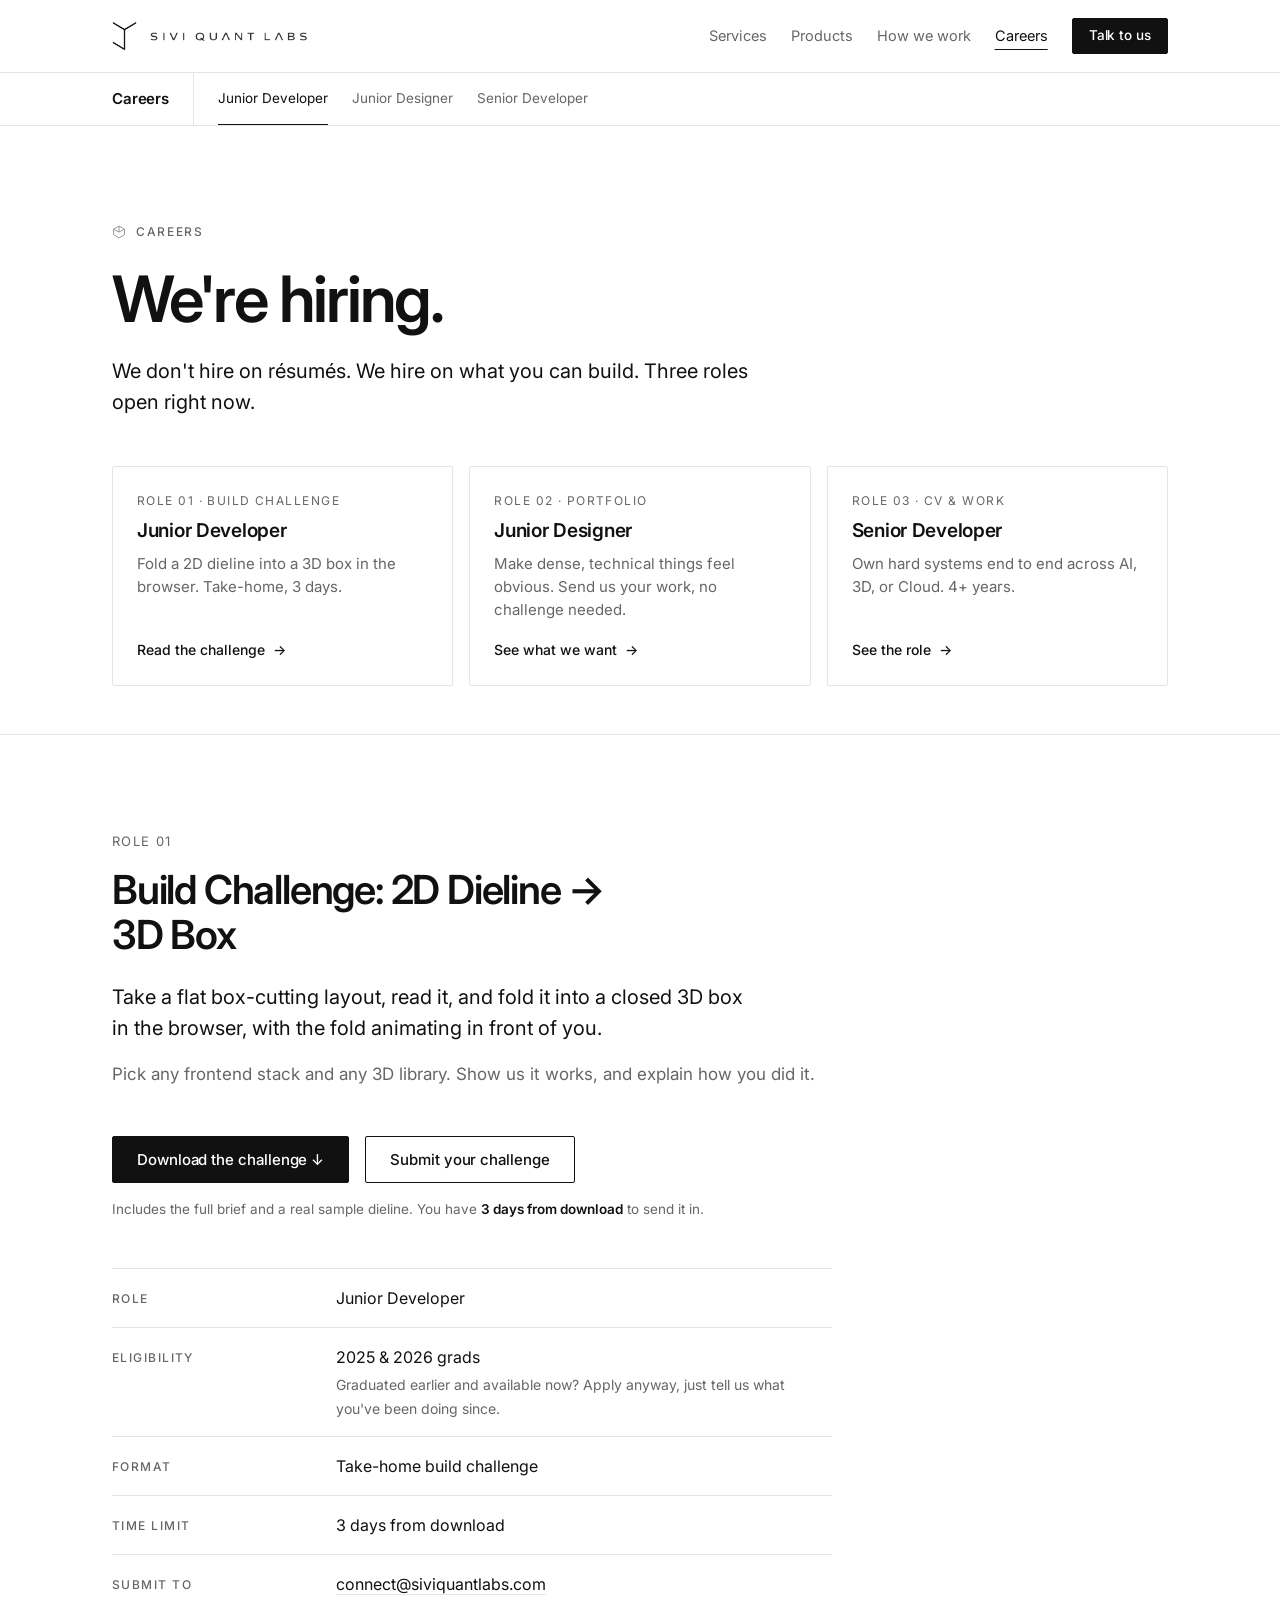
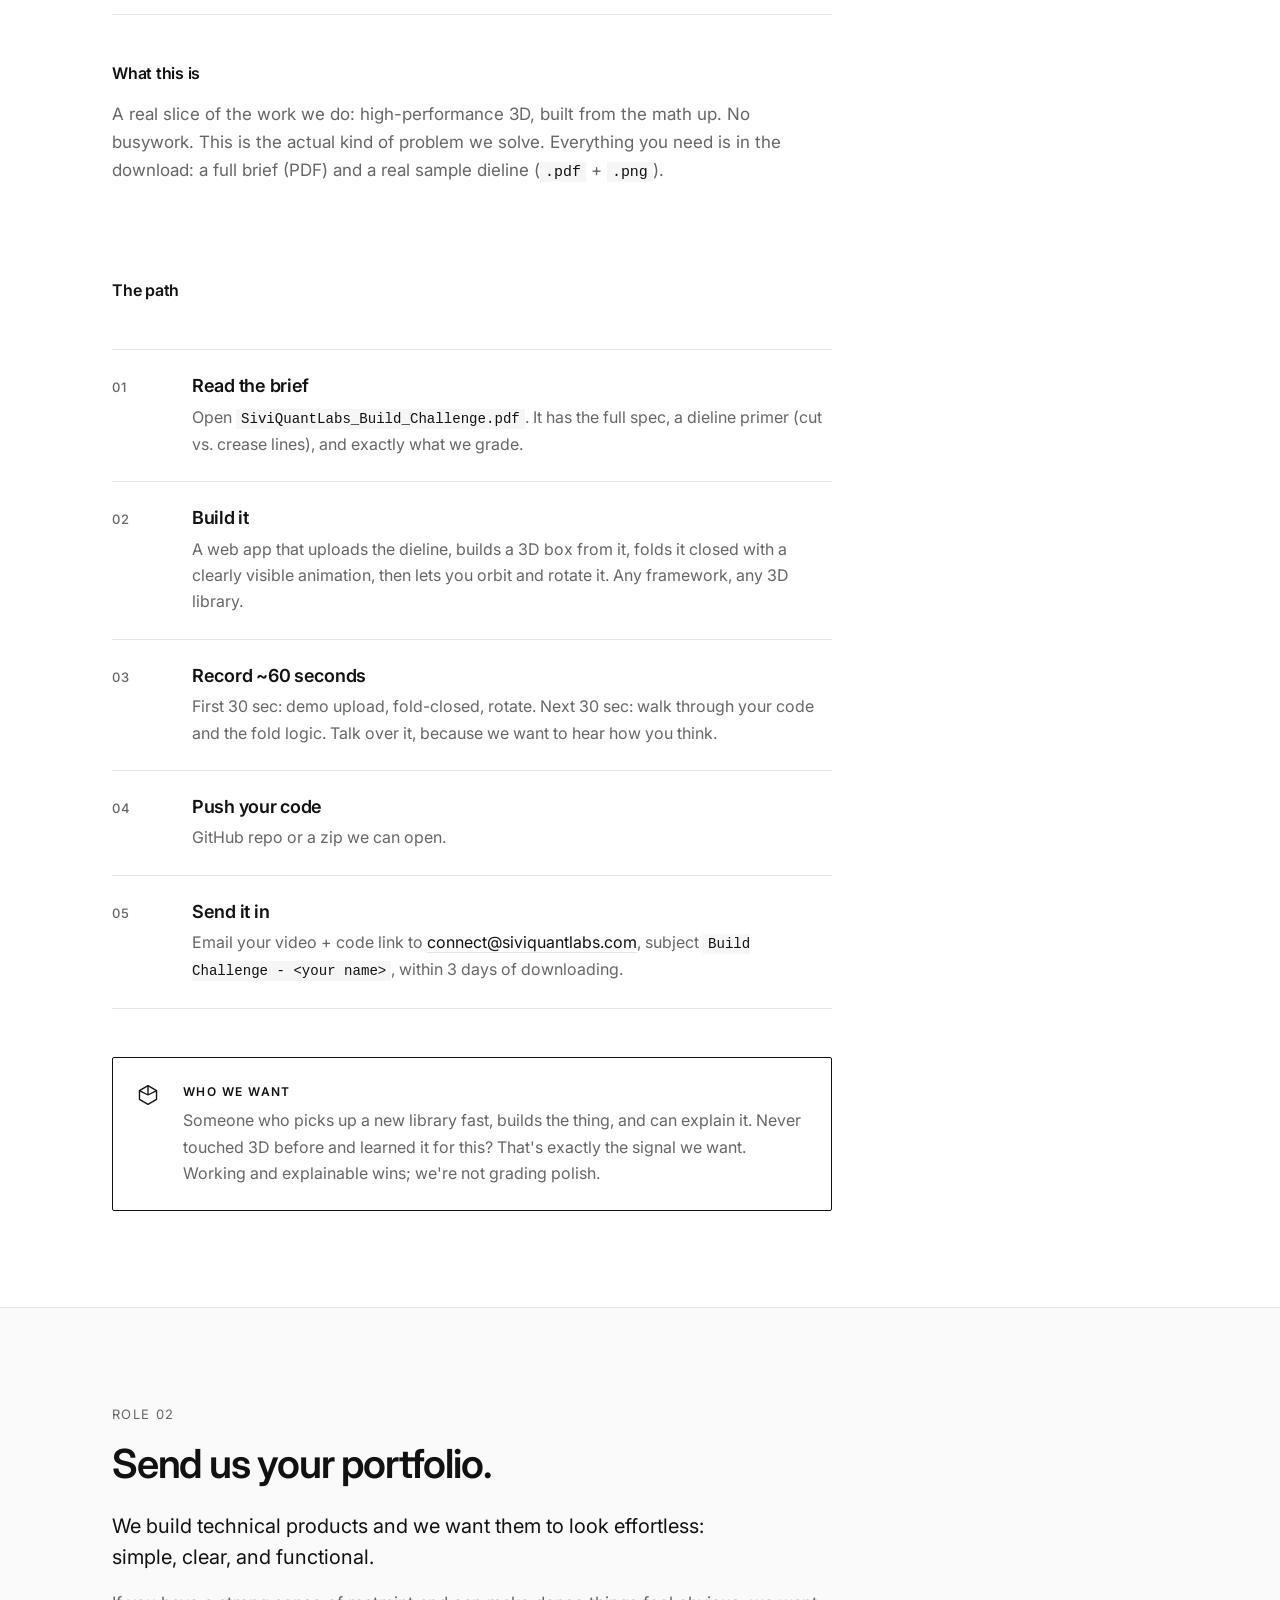
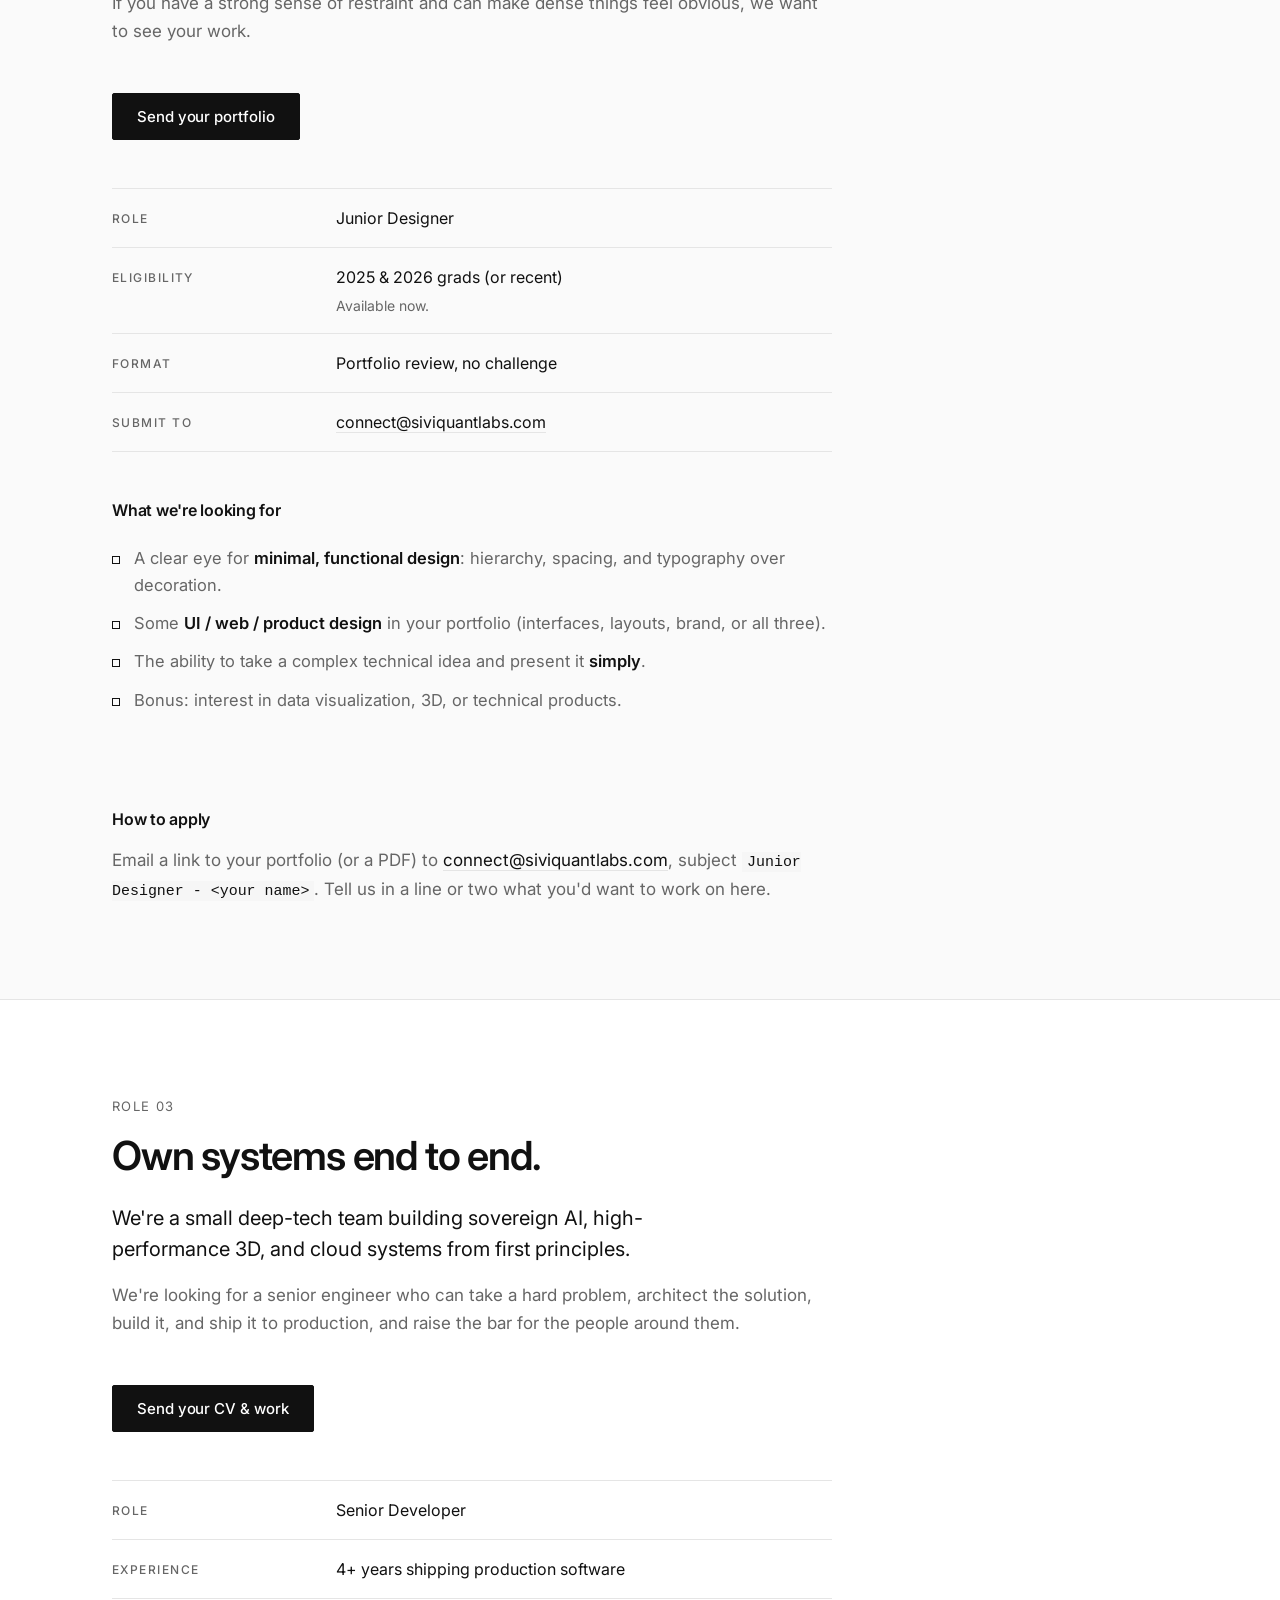
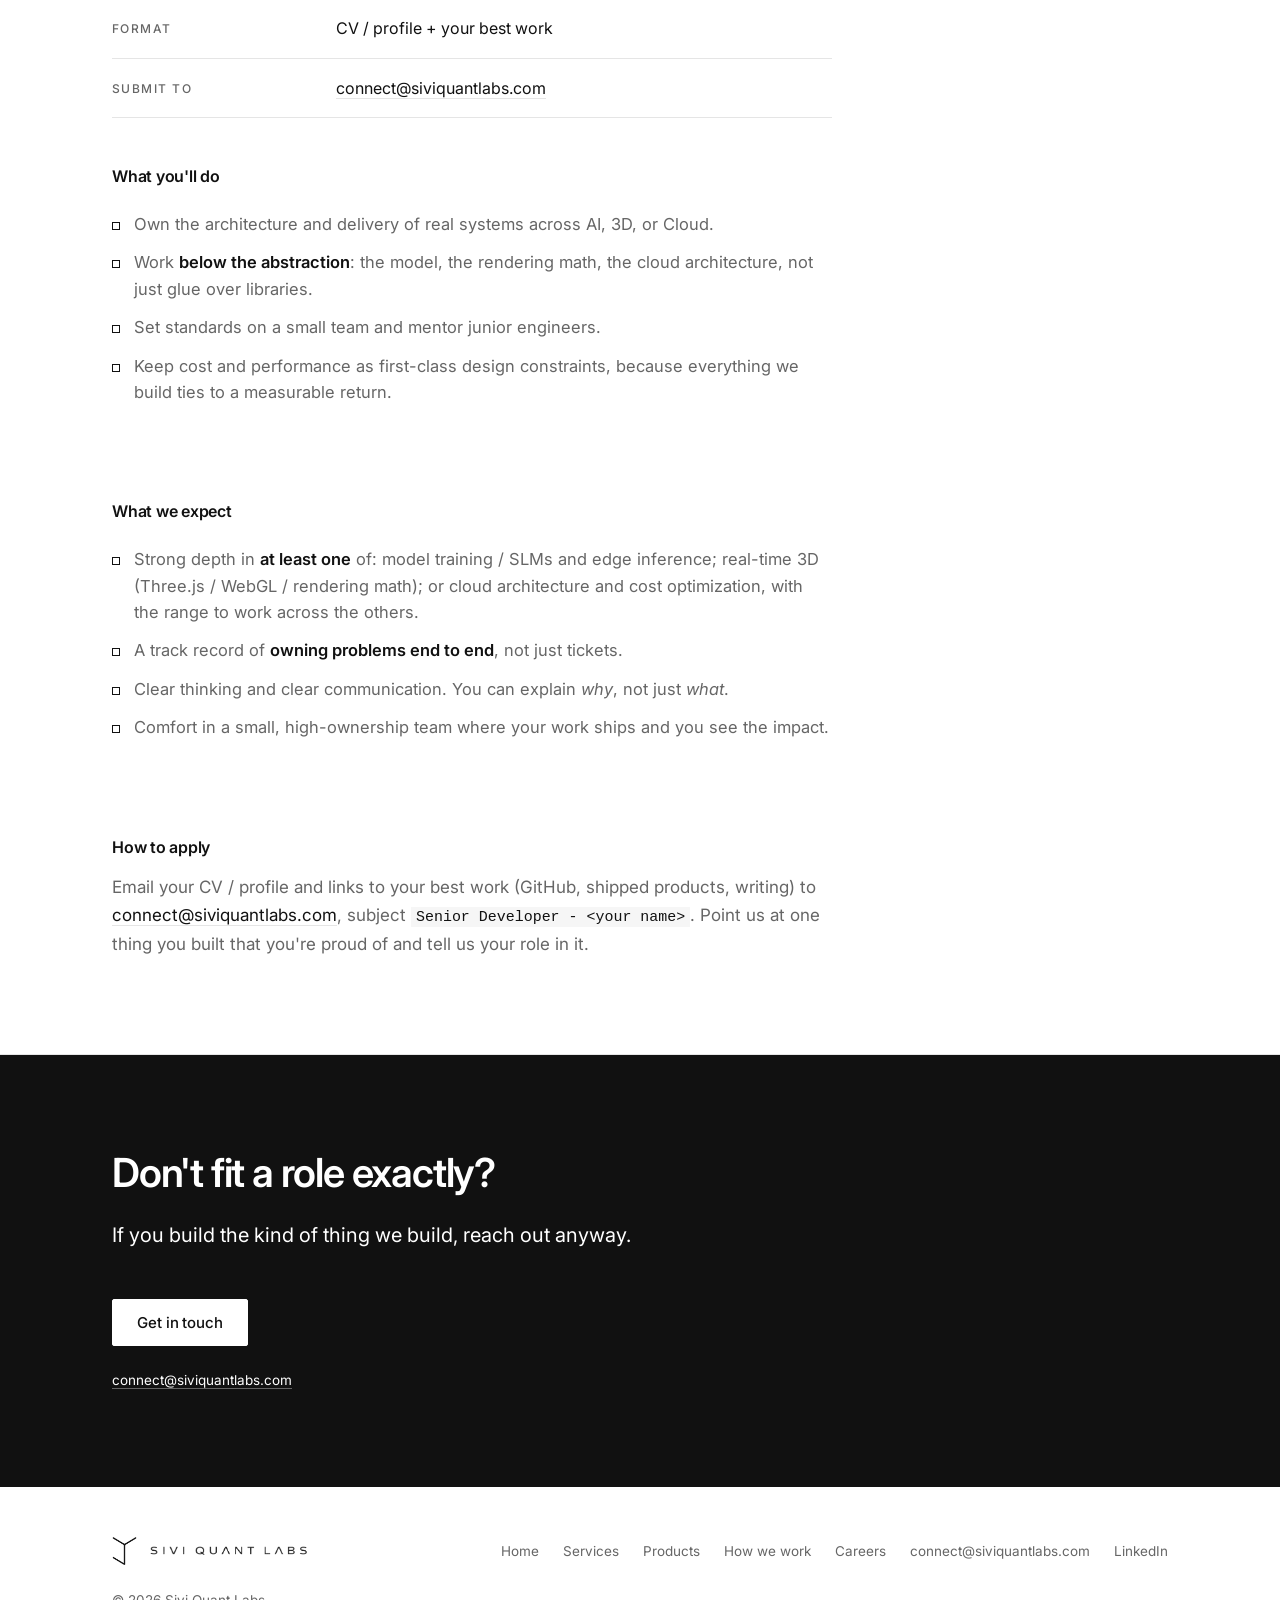
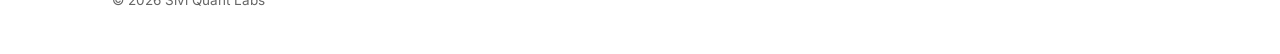
==== commit f66b1f3a: "Update stylesheets and navigation across multiple product and service pages; enhance accessibility a" ====
--- a/careers/index.html
+++ b/careers/index.html
@@ -23,7 +23,7 @@
 <link rel="preconnect" href="https://fonts.googleapis.com">
 <link rel="preconnect" href="https://fonts.gstatic.com" crossorigin>
 <link rel="stylesheet" href="https://fonts.googleapis.com/css2?family=Inter:wght@400;500;600&display=swap">
-<link rel="stylesheet" href="../assets/site.css">
+<link rel="stylesheet" href="../assets/site.css?v=2026092702">
 <!-- Reveal animations are gated on this class, so the page stays fully
      visible if JavaScript never runs. -->
 <script>document.documentElement.className+=' js';</script>
@@ -205,13 +205,41 @@
     </a>
     <nav class="navlinks" aria-label="Primary">
       <a class="desktop-only" href="../services/">Services</a>
-      <a class="desktop-only" href="#junior-developer">Junior Developer</a>
-      <a class="desktop-only" href="#junior-designer">Junior Designer</a>
-      <a class="desktop-only" href="#senior-developer">Senior Developer</a>
-      <a class="btn btn-ghost" href="../">Back to site</a>
+      <a class="desktop-only" href="../products/">Products</a>
+      <a class="desktop-only" href="../#how">How we work</a>
+      <a class="desktop-only" href="../careers/" aria-current="page">Careers</a>
+      <a class="btn btn-solid" href="mailto:connect@siviquantlabs.com?subject=Talk%20to%20Sivi%20Quant%20Labs" data-form="general" data-subject="Website enquiry">Talk to us</a>
+      <button class="menu-btn" type="button" aria-expanded="false" aria-controls="menu" aria-label="Open menu"><span></span><span></span></button>
     </nav>
   </div>
 </header>
+
+<div id="menu" class="menu" hidden>
+  <div class="menu-in">
+    <nav class="menu-links" aria-label="Menu">
+      <a href="../"><b>Home</b><span>Sivi Quant Labs</span></a>
+      <a href="../services/"><b>Services</b><span>AI, 3D and Cloud</span></a>
+      <a href="../products/"><b>Products</b><span>Six products</span></a>
+      <a href="../#how"><b>How we work</b><span>Our commitments</span></a>
+      <a href="../careers/" aria-current="page"><b>Careers</b><span>Open roles</span></a>
+    </nav>
+    <div class="menu-foot">
+      <a class="btn btn-solid" href="mailto:connect@siviquantlabs.com?subject=Talk%20to%20Sivi%20Quant%20Labs" data-form="general" data-subject="Website enquiry">Talk to us</a>
+      <p class="caption"><a href="mailto:connect@siviquantlabs.com">connect@siviquantlabs.com</a></p>
+    </div>
+  </div>
+</div>
+
+<div class="subnav">
+  <div class="wrap subnav-in">
+    <span class="subnav-t">Careers</span>
+    <nav class="subnav-links" aria-label="On this page">
+      <a href="#junior-developer">Junior Developer</a>
+      <a href="#junior-designer">Junior Designer</a>
+      <a href="#senior-developer">Senior Developer</a>
+    </nav>
+  </div>
+</div>
 
 <main id="main">
 
@@ -323,7 +351,7 @@
 </section>
 
 <!-- ================= ROLE 02 / JUNIOR DESIGNER ================= -->
-<section id="junior-designer" class="role">
+<section id="junior-designer" class="role soft">
   <div class="wrap">
     <div class="role-head">
       <span class="r-index">ROLE 02</span>
@@ -399,7 +427,7 @@
 </section>
 
 <!-- ================= CLOSING ================= -->
-<section class="band">
+<section class="band band--ink">
   <div class="wrap">
     <h2>Don't fit a role exactly?</h2>
     <p class="lead">If you build the kind of thing we build, reach out anyway.</p>
@@ -421,10 +449,11 @@
       <img class="word" src="../assets/wordmark-ink.png" alt="Sivi Quant Labs" width="955" height="66">
     </a>
     <nav class="foot-links" aria-label="Footer">
+      <a href="../">Home</a>
       <a href="../services/">Services</a>
+      <a href="../products/">Products</a>
       <a href="../#how">How we work</a>
-      <a href="../#products">Products</a>
-      <a href="./">Careers</a>
+      <a href="../careers/">Careers</a>
       <a href="mailto:connect@siviquantlabs.com">connect@siviquantlabs.com</a>
       <a href="https://www.linkedin.com/company/siviquantlabs" rel="me noopener" target="_blank">LinkedIn</a>
     </nav>
@@ -434,7 +463,7 @@
 
 <div id="toast" role="status" aria-live="polite"></div>
 
-<script src="../assets/site.js" defer></script>
-<script src="../assets/forms.js" defer></script>
+<script src="../assets/site.js?v=2026092702" defer></script>
+<script src="../assets/forms.js?v=2026092702" defer></script>
 </body>
 </html>
--- a/assets/site.css
+++ b/assets/site.css
@@ -10,6 +10,7 @@
   --ink:#111111;
   --mid:#666666;
   --line:#E5E5E5;
+  --soft:#FAFAFA;   /* quiet alternate section background */
 
   --s1:8px; --s2:16px; --s3:24px; --s4:48px; --s5:96px;
 
@@ -148,7 +149,7 @@
 
 header{
   position:sticky;top:0;z-index:100;
-  background:rgba(255,255,255,0.88);
+  background:rgba(255,255,255,0.97);
   backdrop-filter:saturate(180%) blur(12px);
   -webkit-backdrop-filter:saturate(180%) blur(12px);
   border-bottom:1px solid var(--line);
@@ -169,6 +170,128 @@
 }
 .navlinks a:not(.btn):hover{color:var(--ink)}
 .navlinks .btn{padding:10px 16px;font-size:13.5px}
+
+/* Where you are: the current section's nav link sits in ink, underlined */
+.navlinks a[aria-current="page"]:not(.btn){
+  color:var(--ink);
+  text-decoration:underline;text-decoration-thickness:1px;text-underline-offset:8px;
+}
+
+/* ---------- mobile menu -------------------------------------------------- */
+
+/* The menu lives outside <header>: the header's backdrop-filter would
+   otherwise become the containing block and trap this fixed panel inside it. */
+.menu-btn{
+  display:none;position:relative;flex:none;
+  width:40px;height:40px;padding:0;
+  background:transparent;border:1px solid var(--line);border-radius:2px;cursor:pointer;
+  transition:border-color .15s ease;
+}
+.menu-btn:hover{border-color:var(--ink)}
+.menu-btn span{
+  position:absolute;left:11px;right:11px;height:1.5px;background:var(--ink);
+  transition:transform .22s ease,top .22s ease;
+}
+.menu-btn span:first-child{top:15px}
+.menu-btn span:last-child{top:23px}
+.menu-btn[aria-expanded="true"] span:first-child{top:19px;transform:rotate(45deg)}
+.menu-btn[aria-expanded="true"] span:last-child{top:19px;transform:rotate(-45deg)}
+
+.menu{
+  position:fixed;left:0;right:0;top:72px;bottom:0;z-index:99;
+  background:var(--bg);border-top:1px solid var(--line);overflow-y:auto;
+}
+.menu[hidden]{display:none}
+.menu-in{
+  display:flex;flex-direction:column;min-height:100%;
+  padding:var(--s2) var(--gutter) var(--s4);
+  animation:menu-in .22s ease;
+}
+@keyframes menu-in{from{opacity:0;transform:translateY(-6px)}to{opacity:1;transform:none}}
+.menu-links a{
+  display:flex;align-items:baseline;justify-content:space-between;gap:var(--s2);
+  padding:18px 0;border-bottom:1px solid var(--line);
+}
+.menu-links b{font-size:26px;font-weight:600;letter-spacing:-0.025em;line-height:1.15}
+.menu-links span{font-size:14px;color:var(--mid);text-align:right}
+.menu-links a[aria-current="page"] b{text-decoration:underline;text-decoration-thickness:2px;text-underline-offset:6px}
+.menu-foot{margin-top:auto;padding-top:var(--s4)}
+.menu-foot .btn{width:100%;padding:16px 24px}
+.menu-foot .caption{margin-top:var(--s2);text-align:center}
+html.menu-open,html.menu-open body{overflow:hidden}
+
+/* ---------- page sub-navigation ----------------------------------------- */
+
+/* A slim second bar for jumping within long pages. It sticks under the main
+   header and marks the section currently in view. */
+.subnav{
+  position:sticky;top:72px;z-index:90;
+  background:rgba(255,255,255,0.97);
+  backdrop-filter:saturate(180%) blur(12px);
+  -webkit-backdrop-filter:saturate(180%) blur(12px);
+  border-bottom:1px solid var(--line);
+}
+.subnav-in{height:52px;display:flex;align-items:stretch;gap:var(--s3)}
+.subnav-t{
+  display:flex;align-items:center;flex:none;
+  padding-right:var(--s3);border-right:1px solid var(--line);
+  font-size:15px;font-weight:600;letter-spacing:-0.01em;
+}
+.subnav-links{
+  display:flex;align-items:stretch;gap:var(--s3);flex:1;min-width:0;
+  overflow-x:auto;scrollbar-width:none;
+}
+.subnav-links::-webkit-scrollbar{display:none}
+.subnav-links a{
+  display:flex;align-items:center;white-space:nowrap;
+  font-size:13.5px;color:var(--mid);
+  border-bottom:2px solid transparent;margin-bottom:-1px;
+  transition:color .15s ease,border-color .15s ease;
+}
+.subnav-links a:hover{color:var(--ink)}
+.subnav-links a[aria-current="true"]{color:var(--ink);border-bottom-color:var(--ink)}
+.subnav .btn{align-self:center;flex:none;padding:9px 14px;font-size:13px}
+html:has(.subnav){scroll-padding-top:124px}  /* 72px header + 52px sub-bar */
+
+/* ---------- homepage announcement --------------------------------------- */
+
+.pill{
+  display:inline-flex;align-items:center;gap:12px;
+  margin-bottom:var(--s3);padding:5px 14px 5px 5px;
+  font-size:14px;line-height:1.3;
+  border:1px solid var(--line);border-radius:2px;
+  transition:border-color .16s ease;
+}
+.pill:hover{border-color:var(--ink)}
+.pill-tag{
+  flex:none;padding:4px 8px;border-radius:2px;
+  background:var(--ink);color:#fff;
+  font-size:11px;font-weight:600;letter-spacing:0.1em;text-transform:uppercase;
+}
+.pill .ar{transition:transform .18s ease}
+.pill:hover .ar{transform:translateX(4px)}
+
+/* ---------- section rhythm ---------------------------------------------- */
+
+/* One or two quiet grey sections per page break up long runs of white; the
+   hairline is dropped where the background change already separates them. */
+.soft{background:var(--soft);border-top-color:transparent}
+.soft + *{border-top-color:transparent}
+
+/* The closing call to action on every page is inverted, so each page ends
+   on one unmistakable next step. */
+.band--ink{background:var(--ink);color:#fff;border-top-color:var(--ink)}
+.band--ink h2,.band--ink .lead,.band--ink strong{color:#fff}
+.band--ink .label,.band--ink .caption,.band--ink .body{color:#A8A8A8}
+.band--ink .link{color:#fff;border-bottom-color:rgba(255,255,255,0.35)}
+.band--ink .link:hover{border-bottom-color:#fff}
+.band--ink .btn-solid{background:#fff;color:var(--ink);border-color:#fff}
+.band--ink .btn-solid:hover{background:#E6E6E6;border-color:#E6E6E6}
+.band--ink .btn-ghost{color:#fff;border-color:rgba(255,255,255,0.45)}
+.band--ink .btn-ghost:hover{background:#fff;color:var(--ink);border-color:#fff}
+.band--ink :focus-visible{outline-color:#fff}
+.band--ink ::selection{background:#fff;color:var(--ink)}
+.band--ink + *,main:has(> .band--ink:last-child) + footer{border-top-color:transparent}
 
 /* ---------- hero -------------------------------------------------------- */
 
@@ -185,6 +308,7 @@
 .hero-copy{max-width:640px}
 .hero .lead{margin-top:var(--s3)}
 
+.stage-wrap{width:100%}
 .stage{
   position:relative;
   aspect-ratio:1/1;
@@ -194,8 +318,9 @@
 .stage canvas{width:100%;height:100%;display:block;cursor:grab}
 .stage canvas:active{cursor:grabbing}
 .stage-cap{
-  position:absolute;left:0;bottom:0;
-  font-size:12px;letter-spacing:0.08em;text-transform:uppercase;color:var(--mid);
+  margin-top:var(--s2);
+  font-size:13.5px;line-height:1.5;color:var(--mid);
+  max-width:34ch;
 }
 
 /* ---------- client strip ------------------------------------------------ */
@@ -478,6 +603,201 @@
 .faq details[open] summary::after{transform:rotate(-135deg);margin-top:-2px}
 .faq .a{padding:0 0 var(--s3);color:var(--mid);font-size:16px}
 
+/* ---------- products ---------------------------------------------------- */
+
+/* Each product demo is a self-contained animated SVG, set on a light tray the
+   way a screenshot sits on a desk. The tray also keeps the SVG's own 1px frame
+   from doubling up against the card border. A <picture> swaps in a still of
+   the finished frame for visitors who prefer reduced motion. */
+.p-media{display:block;background:#F4F4F4;padding:var(--s3)}
+.p-media picture{display:block}
+.p-media img{width:100%;height:auto}
+
+/* Catalog hero: copy left, a scannable index of every product right */
+.p-top{
+  padding-top:var(--s5);padding-bottom:var(--s5);
+  display:grid;grid-template-columns:minmax(0,1fr) minmax(0,400px);
+  gap:var(--s5);align-items:end;
+}
+.p-top h1{max-width:13ch}
+.p-top .lead{margin-top:var(--s3)}
+.p-top .body{margin-top:var(--s2)}
+.p-index{border-top:1px solid var(--ink)}
+.p-index .grp{
+  display:block;padding:var(--s3) 0 6px;
+  font-size:11.5px;font-weight:500;letter-spacing:0.12em;text-transform:uppercase;color:var(--mid);
+}
+.p-index a{
+  display:flex;align-items:baseline;gap:12px;
+  padding:11px 0;border-bottom:1px solid var(--line);
+  transition:border-color .15s ease;
+}
+.p-index a b{font-size:16px;font-weight:600;letter-spacing:-0.01em}
+.p-index a .k{font-size:14px;color:var(--mid);flex:1}
+.p-index a .ar{font-size:14px;transition:transform .18s ease}
+.p-index a:hover{border-bottom-color:var(--ink)}
+.p-index a:hover .ar{transform:translateX(4px)}
+
+/* Product cards */
+.p-grid{
+  display:grid;grid-template-columns:repeat(3,minmax(0,1fr));
+  gap:var(--s3);margin-top:var(--s4);
+}
+.p-grid--2{grid-template-columns:repeat(2,minmax(0,1fr))}
+.p-card{
+  display:flex;flex-direction:column;background:var(--bg);
+  border:1px solid var(--line);border-radius:2px;overflow:hidden;
+  transition:border-color .16s ease;
+}
+.p-card:hover{border-color:var(--ink)}
+.p-card .p-media{border-bottom:1px solid var(--line)}
+.p-card .p-body{display:flex;flex-direction:column;gap:8px;padding:var(--s3);flex:1}
+.p-card .p-kind{font-size:11.5px;font-weight:500;letter-spacing:0.12em;text-transform:uppercase;color:var(--mid)}
+.p-card h3{font-size:22px;letter-spacing:-0.02em}
+.p-card p{font-size:15px;color:var(--mid);line-height:1.55;flex:1}
+.p-card .go{font-size:14px;font-weight:500;display:inline-flex;gap:8px;align-items:center;margin-top:var(--s1)}
+.p-card .go span{transition:transform .18s ease}
+.p-card:hover .go span{transform:translateX(4px)}
+
+/* A group with a single product gets one wide card instead of half a row */
+.p-grid--1{grid-template-columns:1fr}
+.p-grid--1 .p-card{display:grid;grid-template-columns:minmax(0,1.15fr) minmax(0,1fr)}
+.p-grid--1 .p-card .p-media{border-bottom:none;border-right:1px solid var(--line)}
+.p-grid--1 .p-body{justify-content:center;padding:var(--s4)}
+.p-grid--1 .p-card h3{font-size:28px}
+.p-grid--1 .p-card p{flex:none;font-size:16px;max-width:44ch}
+
+.p-group{padding:var(--s5) 0;border-top:1px solid var(--line)}
+.p-group .body{margin-top:var(--s2)}
+
+/* Product page hero: copy left, live demo right */
+.p-hero{
+  padding-top:var(--s5);padding-bottom:var(--s5);
+  display:grid;grid-template-columns:minmax(0,1fr) minmax(0,540px);
+  gap:var(--s5);align-items:center;
+}
+.p-hero h1{font-size:clamp(32px,3.7vw,46px);max-width:none;letter-spacing:-0.03em;line-height:1.08}
+.p-hero .lead{font-size:clamp(17px,1.6vw,18.5px)}
+.p-hero .lead{margin-top:var(--s3)}
+.p-hero .body{margin-top:var(--s2)}
+.crumb a{color:var(--mid);transition:color .15s ease}
+.crumb a:hover{color:var(--ink)}
+.p-lockup{display:flex;align-items:center;gap:14px;margin-bottom:var(--s3)}
+.p-lockup .tile{
+  flex:none;width:44px;height:44px;border-radius:2px;
+  display:grid;place-items:center;
+  background:var(--ink);color:#fff;font-size:21px;font-weight:600;letter-spacing:-0.03em;
+}
+.p-lockup b{display:block;font-size:20px;letter-spacing:-0.02em;line-height:1.2}
+.p-lockup span{display:block;font-size:13.5px;color:var(--mid)}
+.p-figure .p-media{border:1px solid var(--line);border-radius:2px}
+.p-figure figcaption{margin-top:var(--s2);font-size:13.5px;line-height:1.5;color:var(--mid);max-width:56ch}
+
+/* Headline numbers */
+.stats{
+  display:grid;grid-template-columns:repeat(4,minmax(0,1fr));
+  border-top:1px solid var(--line);border-bottom:1px solid var(--line);
+}
+.stat{padding:var(--s3) var(--s3) var(--s3) 0}
+.stat + .stat{padding-left:var(--s3);border-left:1px solid var(--line)}
+.stat b{display:block;font-size:clamp(30px,3.6vw,44px);font-weight:600;letter-spacing:-0.035em;line-height:1.05}
+.stat span{display:block;margin-top:8px;font-size:14px;line-height:1.45;color:var(--mid);max-width:24ch}
+
+/* Workflow: three stages side by side */
+.phases{
+  display:grid;grid-template-columns:repeat(3,minmax(0,1fr));
+  gap:var(--s4);margin-top:var(--s4);
+}
+.phase{border-top:2px solid var(--ink);padding-top:var(--s3)}
+.phase .n{display:block;font-size:12px;font-weight:500;letter-spacing:0.12em;color:var(--mid)}
+.phase h3{margin:10px 0 8px}
+.phase p{font-size:15.5px;color:var(--mid);line-height:1.55}
+.phase .list{margin-top:var(--s2)}
+.phase .list li{font-size:15px;line-height:1.55}
+.phase .list li + li{margin-top:10px}
+.phase .list li::before{top:9px}
+
+/* Before / after comparison */
+.compare{width:100%;margin-top:var(--s4);border-collapse:collapse;font-size:15.5px}
+.compare th,.compare td{text-align:left;vertical-align:top;padding:var(--s2) var(--s3) var(--s2) 0;border-bottom:1px solid var(--line)}
+.compare thead th{
+  font-size:12px;font-weight:500;letter-spacing:0.12em;text-transform:uppercase;color:var(--mid);
+  border-bottom:1px solid var(--ink);
+}
+.compare tbody th{font-weight:600;width:22%}
+.compare td{color:var(--mid);width:39%}
+.compare td:last-child{color:var(--ink)}
+
+/* Visually hidden, still read by screen readers */
+.vh{position:absolute;width:1px;height:1px;overflow:hidden;clip:rect(0 0 0 0);white-space:nowrap}
+
+/* The other products, as compact cards */
+.mini{
+  display:grid;grid-template-columns:repeat(5,minmax(0,1fr));
+  gap:var(--s2);margin-top:var(--s4);
+}
+.mini a{
+  display:flex;flex-direction:column;gap:4px;
+  padding:var(--s2) var(--s2) 18px;
+  border:1px solid var(--line);border-radius:2px;
+  transition:border-color .16s ease;
+}
+.mini a:hover{border-color:var(--ink)}
+.mini .tile{
+  width:28px;height:28px;margin-bottom:10px;border-radius:2px;
+  display:grid;place-items:center;
+  background:var(--ink);color:#fff;font-size:14px;font-weight:600;
+}
+.mini b{font-size:16px;letter-spacing:-0.01em}
+.mini span{font-size:13.5px;color:var(--mid);line-height:1.4}
+
+@media (max-width:980px){
+  .p-top,.p-hero{grid-template-columns:1fr;gap:var(--s4)}
+  .p-hero .p-figure{max-width:620px}
+  .p-top{align-items:start}
+  .p-grid{grid-template-columns:repeat(2,minmax(0,1fr))}
+  .stats{grid-template-columns:repeat(2,minmax(0,1fr))}
+  .stat:nth-child(3){padding-left:0;border-left:none}
+  .stat:nth-child(n+3){border-top:1px solid var(--line)}
+  .phases{grid-template-columns:1fr;gap:var(--s3)}
+  .mini{grid-template-columns:repeat(3,minmax(0,1fr))}
+}
+/* Two columns on tablets: an odd last card spans the row in the wide layout
+   rather than sitting alone in half of it. */
+@media (min-width:641px) and (max-width:980px){
+  .p-grid .p-card:last-child:nth-child(odd){
+    grid-column:1/-1;display:grid;grid-template-columns:minmax(0,1.15fr) minmax(0,1fr);
+  }
+  .p-grid .p-card:last-child:nth-child(odd) .p-media{border-bottom:none;border-right:1px solid var(--line)}
+  .p-grid .p-card:last-child:nth-child(odd) .p-body{justify-content:center}
+  .p-grid .p-card:last-child:nth-child(odd) p{flex:none}
+}
+@media (max-width:720px){
+  .p-grid--1 .p-card{grid-template-columns:1fr}
+  .p-grid--1 .p-card .p-media{border-right:none;border-bottom:1px solid var(--line)}
+  .p-grid--1 .p-body{padding:var(--s3)}
+  .p-grid--1 .p-card h3{font-size:22px}
+}
+@media (max-width:640px){
+  .p-grid,.p-grid--2{grid-template-columns:1fr}
+  .p-media{padding:var(--s2)}
+  .mini{grid-template-columns:1fr;gap:0;border-top:1px solid var(--line)}
+  .mini a{
+    display:grid;grid-template-columns:28px auto 1fr;align-items:center;gap:14px;
+    padding:14px 0;border:none;border-bottom:1px solid var(--line);border-radius:0;
+  }
+  .mini .tile{margin:0}
+  .mini span:last-child{text-align:right}
+  .compare,.compare tbody,.compare tr,.compare th,.compare td{display:block;width:100%}
+  .compare thead{display:none}
+  .compare tbody tr{padding:var(--s2) 0;border-bottom:1px solid var(--line)}
+  .compare tbody th,.compare td{border:none;padding:2px 0}
+  .compare td::before{
+    content:attr(data-h);display:block;margin-top:8px;
+    font-size:11.5px;letter-spacing:0.1em;text-transform:uppercase;color:var(--mid);
+  }
+}
+
 /* ---------- closing band ------------------------------------------------ */
 
 .band{padding:var(--s5) 0;border-top:1px solid var(--line)}
@@ -515,7 +835,7 @@
 
 @media (max-width:980px){
   .hero{grid-template-columns:1fr;gap:var(--s4)}
-  .stage{max-width:400px;margin:0 auto}
+  .stage-wrap{max-width:400px;margin:0 auto}
   .roles{grid-template-columns:1fr}
   .grid-3{grid-template-columns:1fr}
   .grid-3 > *{
@@ -529,6 +849,16 @@
 @media (max-width:720px){
   :root{--gutter:20px;--s5:64px}
   .navlinks .desktop-only{display:none}
+  html.js .menu-btn{display:inline-block}
+  .navlinks{gap:var(--s2)}
+  .subnav-t{padding-right:var(--s2);font-size:14px}
+  /* Fade the edges so it's obvious the links scroll sideways */
+  .subnav-links{
+    gap:20px;padding:0 24px 0 4px;
+    -webkit-mask-image:linear-gradient(to right,transparent 0,#000 12px,#000 calc(100% - 28px),transparent 100%);
+            mask-image:linear-gradient(to right,transparent 0,#000 12px,#000 calc(100% - 28px),transparent 100%);
+  }
+  .subnav .btn{display:none}
   .spec > div{grid-template-columns:1fr;gap:4px}
   .spec dt{padding-top:0}
   .step{grid-template-columns:36px 1fr;gap:var(--s2)}
@@ -536,6 +866,17 @@
   .foot{flex-direction:column;align-items:flex-start;gap:var(--s2)}
 }
 
+/* Product pages carry a longer header CTA ("Request a demo"); on the
+   narrowest phones it and the wordmark need a little less room. */
+@media (max-width:400px){
+  .nav{gap:var(--s2)}
+  .brand{gap:9px}
+  .brand .mark{height:26px}
+  .brand .word{height:9px}
+  .navlinks .btn{padding:9px 12px;font-size:13px}
+  html.js .navlinks .btn{display:none}   /* it lives in the menu instead */
+}
+
 @media (prefers-reduced-motion:reduce){
   html{scroll-behavior:auto}
   *,*::before,*::after{animation-duration:.001ms !important;transition-duration:.001ms !important}
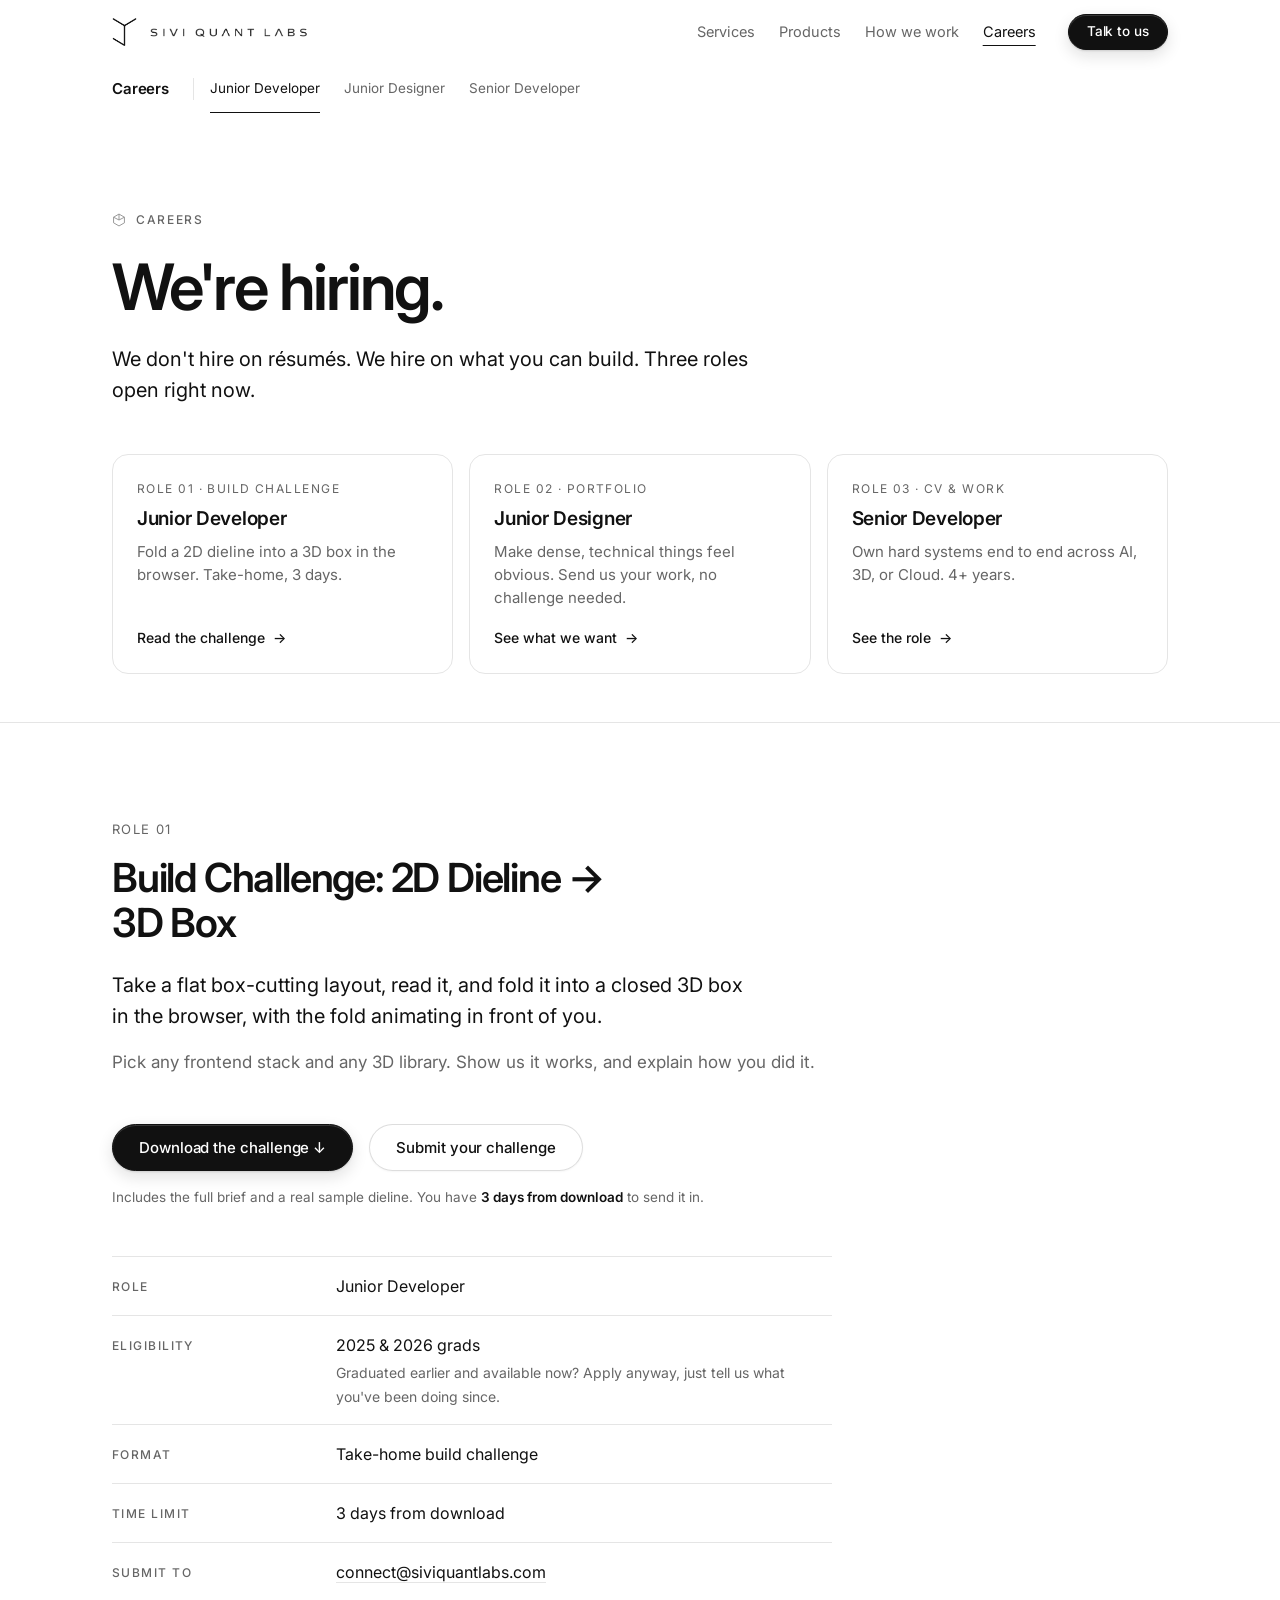
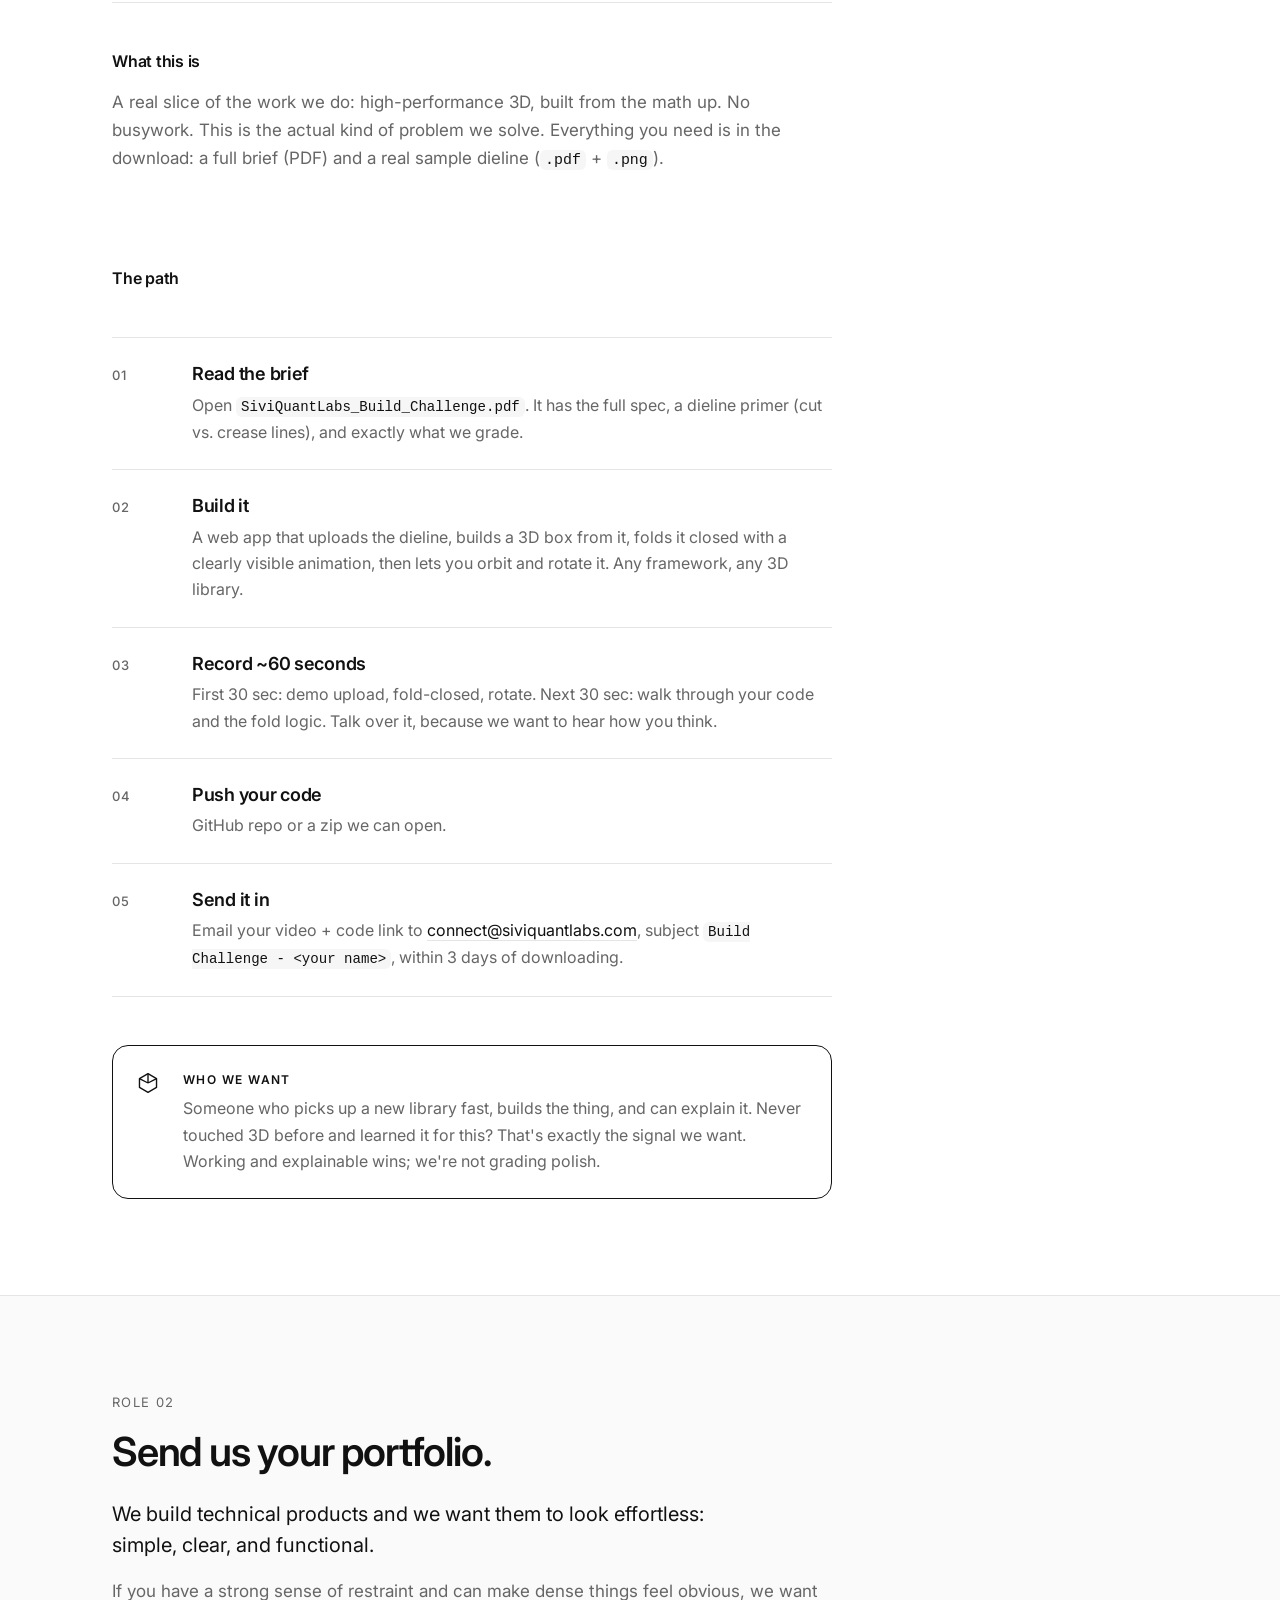
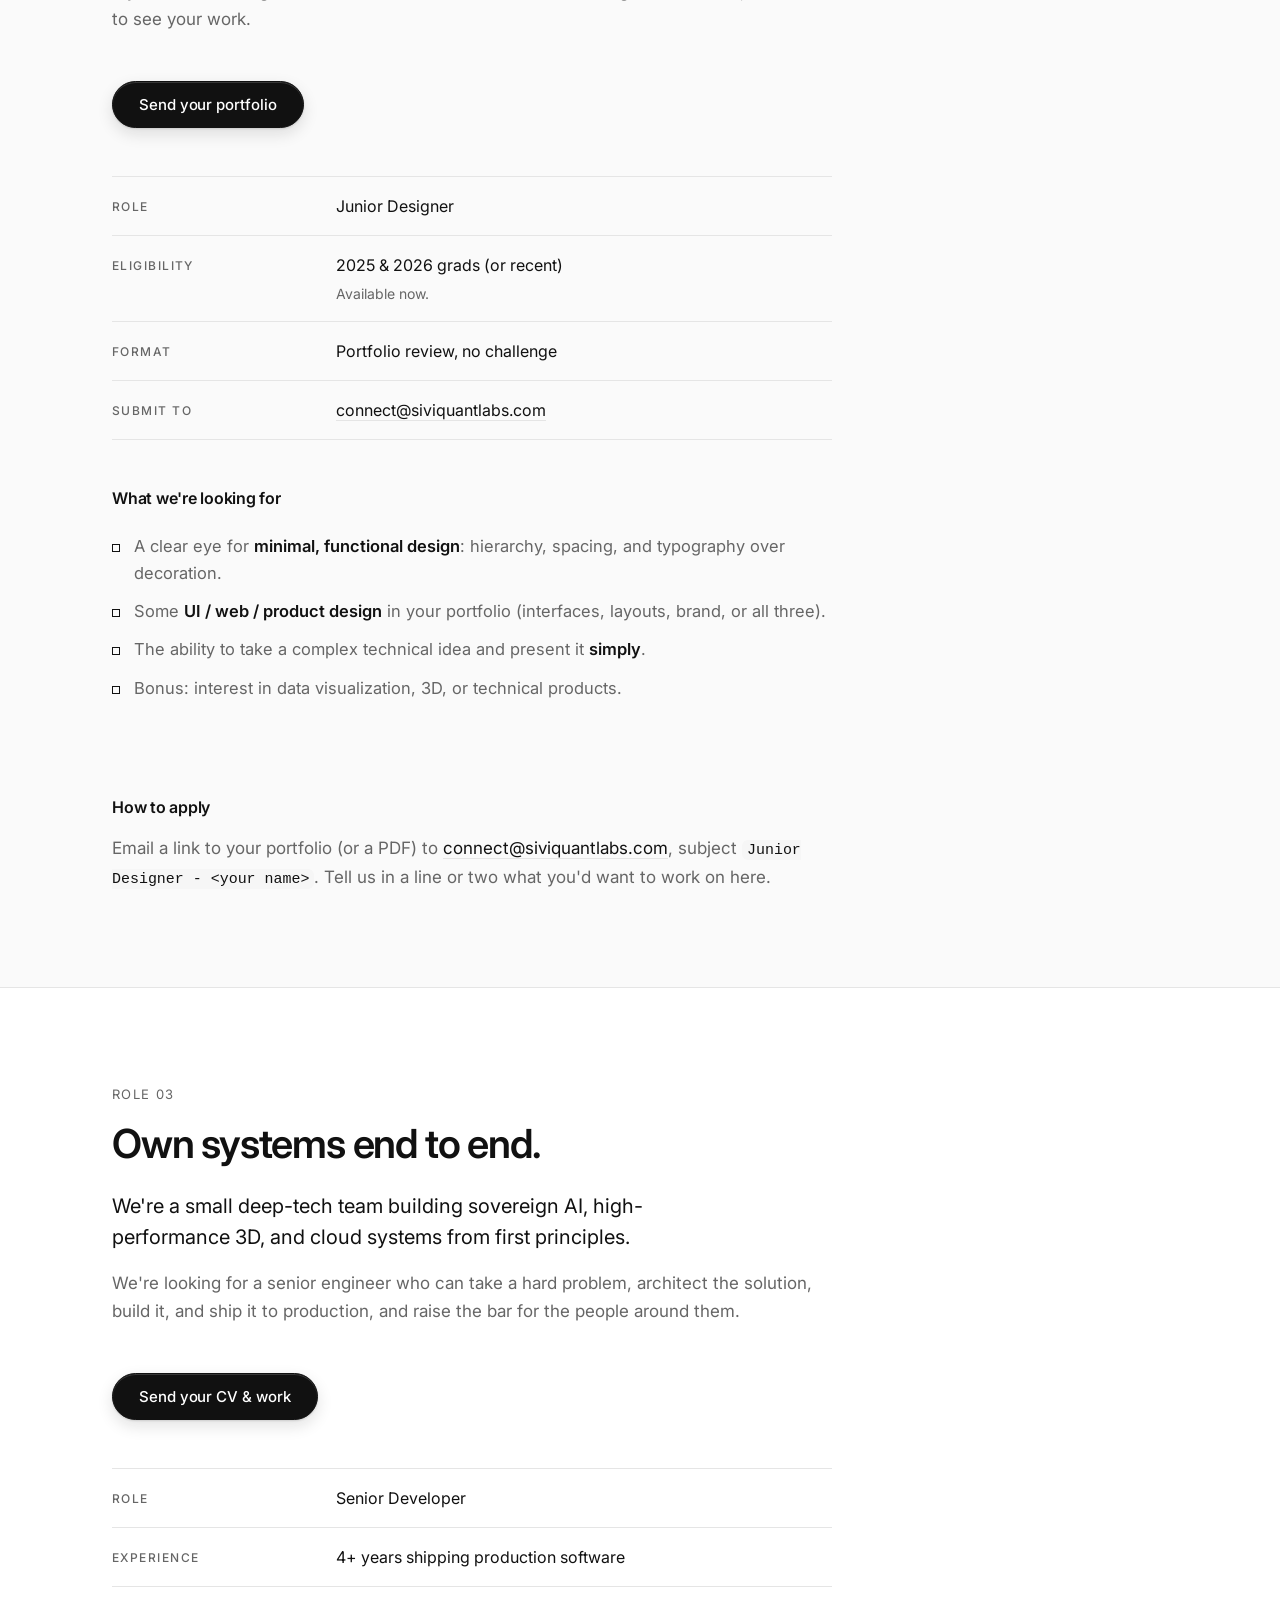
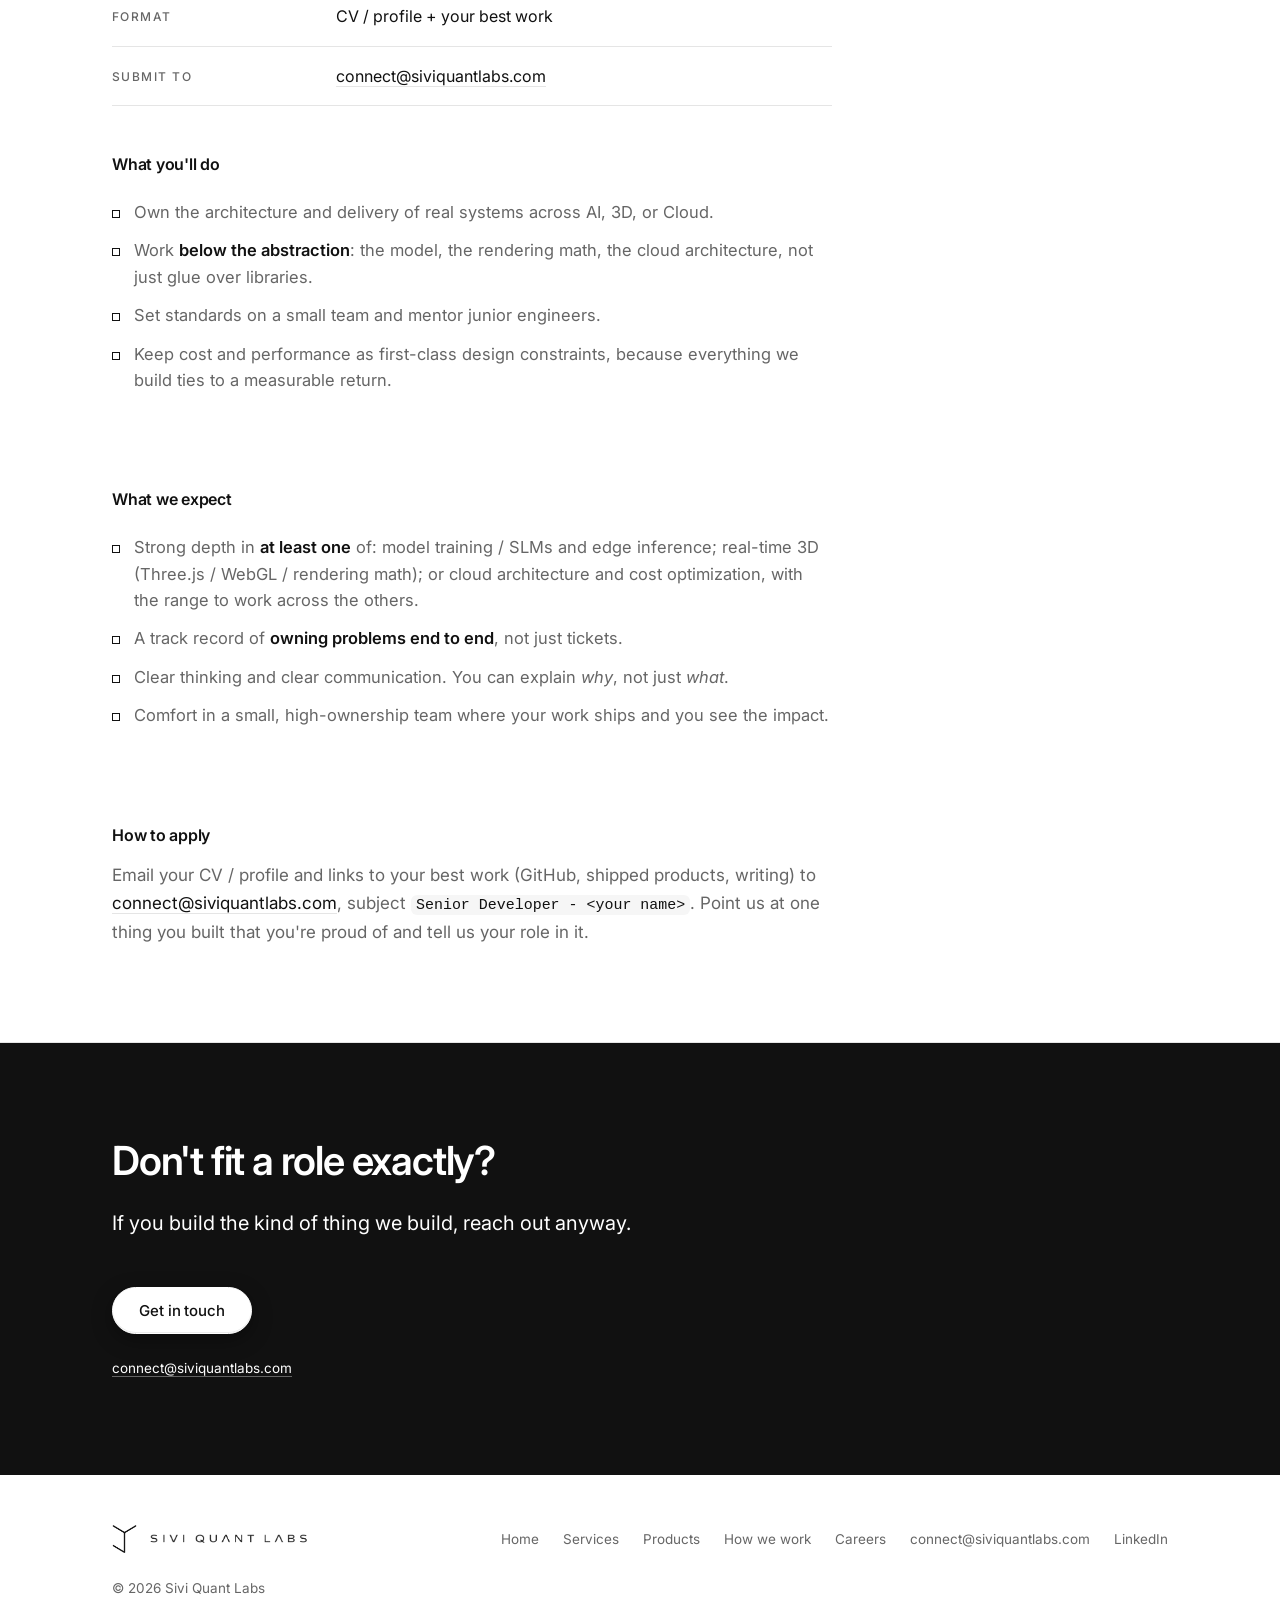
==== commit c6a56c29: "Update assets and styles for improved UI consistency and performance - Updated various GIF and PNG a" ====
--- a/careers/index.html
+++ b/careers/index.html
@@ -23,7 +23,7 @@
 <link rel="preconnect" href="https://fonts.googleapis.com">
 <link rel="preconnect" href="https://fonts.gstatic.com" crossorigin>
 <link rel="stylesheet" href="https://fonts.googleapis.com/css2?family=Inter:wght@400;500;600&display=swap">
-<link rel="stylesheet" href="../assets/site.css?v=2026092702">
+<link rel="stylesheet" href="../assets/site.css?v=2026092706">
 <!-- Reveal animations are gated on this class, so the page stays fully
      visible if JavaScript never runs. -->
 <script>document.documentElement.className+=' js';</script>
@@ -218,7 +218,7 @@
   <div class="menu-in">
     <nav class="menu-links" aria-label="Menu">
       <a href="../"><b>Home</b><span>Sivi Quant Labs</span></a>
-      <a href="../services/"><b>Services</b><span>AI, 3D and Cloud</span></a>
+      <a href="../services/"><b>Services</b><span>AI, 3D, Cloud, Dynamics 365</span></a>
       <a href="../products/"><b>Products</b><span>Six products</span></a>
       <a href="../#how"><b>How we work</b><span>Our commitments</span></a>
       <a href="../careers/" aria-current="page"><b>Careers</b><span>Open roles</span></a>
@@ -463,7 +463,7 @@
 
 <div id="toast" role="status" aria-live="polite"></div>
 
-<script src="../assets/site.js?v=2026092702" defer></script>
-<script src="../assets/forms.js?v=2026092702" defer></script>
+<script src="../assets/site.js?v=2026092706" defer></script>
+<script src="../assets/forms.js?v=2026092706" defer></script>
 </body>
 </html>
--- a/assets/site.css
+++ b/assets/site.css
@@ -1,7 +1,9 @@
 /* ==========================================================================
    Sivi Quant Labs, design system
    White background, near-black text. Hierarchy from size, weight and space
-   only. One typeface. No brand color, no gradients, no shadows.
+   only. One typeface. No brand color. Shadows, gradients and translucency
+   belong to the liquid glass layer at the end of this file, and only to
+   the floating layer it styles; content stays flat.
    Spacing scale, base 8: 8 / 16 / 24 / 48 / 96.
    ========================================================================== */
 
@@ -35,6 +37,9 @@
   -webkit-font-smoothing:antialiased;
   -moz-osx-font-smoothing:grayscale;
   overflow-x:hidden;
+  /* clip, where supported, stops sideways scroll without turning <body> into
+     a scroll container, which would break the sticky header */
+  overflow-x:clip;
 }
 
 ::selection{background:var(--ink);color:#fff}
@@ -218,7 +223,10 @@
 .menu-foot{margin-top:auto;padding-top:var(--s4)}
 .menu-foot .btn{width:100%;padding:16px 24px}
 .menu-foot .caption{margin-top:var(--s2);text-align:center}
-html.menu-open,html.menu-open body{overflow:hidden}
+/* Lock <html> only: overflow on <body> would make it a scroll container and
+   silently break the sticky header. */
+html.menu-open{overflow:hidden}
+html.menu-open body{overflow:visible}
 
 /* ---------- page sub-navigation ----------------------------------------- */
 
@@ -481,6 +489,14 @@
   gap:var(--s4) var(--s5);
   margin-top:var(--s4);
 }
+
+/* Four areas: a 2x2 grid reads better than four narrow columns of prose */
+.grid-4{
+  display:grid;grid-template-columns:repeat(2,minmax(0,1fr));
+  gap:0 var(--s5);margin-top:var(--s4);
+}
+.grid-4 > *{padding:var(--s3) 0 var(--s4);border-top:1px solid var(--line)}
+.grid-4 .entry p{max-width:52ch}
 
 .stack > * + *{margin-top:var(--s2)}
 
@@ -844,6 +860,8 @@
   }
   .grid-3 > *:first-child{border-top:none;padding-top:0 !important}
   .grid-2{grid-template-columns:1fr;gap:var(--s3)}
+  .grid-4{grid-template-columns:1fr}
+  .grid-4 > *{padding-bottom:var(--s3)}
 }
 
 @media (max-width:720px){
@@ -888,3 +906,213 @@
   body{font-size:12pt}
   .section,.role{border-top:1px solid #ccc;padding:16pt 0}
 }
+
+/* ==========================================================================
+   Liquid glass layer. Deliberately last in this file: it refines the rules
+   above rather than repeating them.
+
+   Two rules keep this honest:
+   1. Rounding is everywhere; glass is only on the floating layer (header,
+      sub-nav, menu, dialog, toast) and on secondary buttons. Content
+      (cards, text, tables, demos) is never glass.
+   2. Every glass surface has a solid fallback: no backdrop-filter support,
+      "reduce transparency" or "increase contrast" all get opaque surfaces.
+   ========================================================================== */
+
+:root{
+  --r-xs:6px;      /* tags */
+  --r-sm:10px;     /* inputs, small controls, tiles */
+  --r-md:16px;     /* cards, trays */
+  --r-lg:22px;     /* dialog, menu sheet */
+  --r-pill:999px;  /* buttons, capsules */
+
+  --glass:rgba(255,255,255,0.64);
+  --glass-strong:rgba(255,255,255,0.84);
+  --glass-edge:rgba(17,17,17,0.08);
+  --glass-blur:blur(22px) saturate(180%);
+  /* the light catching the top edge, plus a faint inner rim */
+  --glass-hi:inset 0 1px 0 rgba(255,255,255,0.95),inset 0 0 0 1px rgba(255,255,255,0.45);
+  --glass-lift:0 1px 2px rgba(17,17,17,0.04),0 10px 30px rgba(17,17,17,0.07);
+
+  --glass-dark:rgba(20,20,20,0.82);  /* dense enough to read as dark mid-transition */
+  --glass-dark-edge:rgba(255,255,255,0.14);
+  --glass-dark-hi:inset 0 1px 0 rgba(255,255,255,0.18);
+}
+
+/* ---------- header + sub-nav: part of the page until content passes under -
+   At the top of a page there is no bar at all: logo, links and buttons sit
+   straight on the page. Once content scrolls beneath, the header and sub-nav
+   frost over together as ONE surface, closed by a single hairline. No
+   capsules, no drop shadows: the glass is only there when it has a job. */
+
+header,.subnav{
+  background:transparent;border-bottom:1px solid transparent;
+  -webkit-backdrop-filter:none;backdrop-filter:none;
+  transition:background-color .28s ease,border-color .28s ease;
+}
+header .nav{height:64px}
+.subnav{top:64px}
+.subnav-in{height:48px;align-items:center;gap:var(--s2)}
+html:has(.subnav){scroll-padding-top:120px}
+
+html.scrolled header,html.scrolled .subnav{
+  background:var(--glass);
+  -webkit-backdrop-filter:var(--glass-blur);backdrop-filter:var(--glass-blur);
+}
+/* the hairline closes the whole bar: under the sub-nav when there is one */
+html.scrolled header{border-bottom-color:var(--glass-edge)}
+html.scrolled:has(.subnav) header{border-bottom-color:transparent}
+html.scrolled .subnav{border-bottom-color:var(--glass-edge)}
+
+.navlinks .btn{margin-left:8px;padding:10px 18px}
+/* the current page keeps the site's underline (set in site.css) */
+
+/* sub-nav: the section in view is marked by an ink bar on the bar's bottom
+   edge, as in site.css; only the heights change here */
+.subnav-in{align-items:stretch}
+.subnav-t{border-right:1px solid var(--line);align-self:center;height:22px}
+.subnav .btn{align-self:center;padding:9px 16px}
+
+/* ---------- adaptive: over the black band the bar turns smoked glass ---- */
+
+html.on-dark header,html.on-dark .subnav{
+  background:var(--glass-dark);border-bottom-color:transparent;
+}
+html.on-dark .subnav{border-bottom-color:var(--glass-dark-edge)}
+html.on-dark header .brand img{filter:invert(1)}
+html.on-dark .navlinks a:not(.btn){color:rgba(255,255,255,0.72)}
+html.on-dark .navlinks a:not(.btn):hover,html.on-dark .navlinks a[aria-current="page"]:not(.btn){color:#fff}
+html.on-dark .btn-solid{background:#fff;color:var(--ink);border-color:#fff}
+html.on-dark .menu-btn{border-color:var(--glass-dark-edge);background:rgba(255,255,255,0.06)}
+html.on-dark .menu-btn span{background:#fff}
+html.on-dark .subnav-t{color:#fff;border-right-color:var(--glass-dark-edge)}
+html.on-dark .subnav-links a{color:rgba(255,255,255,0.7)}
+html.on-dark .subnav-links a:hover{color:#fff}
+html.on-dark .subnav-links a[aria-current="true"]{color:#fff;border-bottom-color:#fff}
+
+/* ---------- buttons: pills; primary solid, secondary glass --------------- */
+
+.btn{border-radius:var(--r-pill);padding:15px 26px}
+.btn-solid{
+  box-shadow:inset 0 1px 0 rgba(255,255,255,0.16),0 1px 2px rgba(17,17,17,0.12),0 6px 16px rgba(17,17,17,0.12);
+  transition:background-color .16s ease,box-shadow .2s ease,transform .12s ease;
+}
+.btn-solid:hover{box-shadow:inset 0 1px 0 rgba(255,255,255,0.16),0 2px 4px rgba(17,17,17,0.14),0 10px 24px rgba(17,17,17,0.16)}
+.btn:active{transform:scale(0.98)}
+.btn-ghost{
+  background:rgba(255,255,255,0.55);
+  -webkit-backdrop-filter:blur(12px) saturate(160%);backdrop-filter:blur(12px) saturate(160%);
+  border-color:rgba(17,17,17,0.14);
+  box-shadow:var(--glass-hi),0 1px 2px rgba(17,17,17,0.04);
+  transition:background-color .16s ease,border-color .16s ease,color .16s ease,transform .12s ease;
+}
+.btn-ghost:hover{background:rgba(255,255,255,0.9);color:var(--ink);border-color:var(--ink)}
+
+.band--ink .btn-solid{box-shadow:inset 0 -1px 0 rgba(17,17,17,0.08),0 6px 20px rgba(0,0,0,0.35)}
+.band--ink .btn-ghost{
+  background:rgba(255,255,255,0.07);border-color:rgba(255,255,255,0.22);color:#fff;
+  box-shadow:inset 0 1px 0 rgba(255,255,255,0.22);
+}
+.band--ink .btn-ghost:hover{background:rgba(255,255,255,0.16);border-color:rgba(255,255,255,0.5);color:#fff}
+
+.menu-btn{
+  border-radius:var(--r-pill);border-color:var(--glass-edge);
+  background:rgba(255,255,255,0.5);box-shadow:var(--glass-hi);
+}
+
+/* ---------- mobile menu: a glass sheet under the header ---------------- */
+
+.menu{
+  top:72px;left:10px;right:10px;bottom:auto;max-height:calc(100dvh - 84px);
+  border:1px solid var(--glass-edge);border-radius:var(--r-lg);
+  background:var(--glass-strong);
+  -webkit-backdrop-filter:var(--glass-blur);backdrop-filter:var(--glass-blur);
+  /* the last shadow is a scrim: it dims the page around the sheet, but not
+     the header, which sits on a higher layer */
+  box-shadow:var(--glass-hi),0 20px 60px rgba(17,17,17,0.18),0 0 0 100vmax rgba(17,17,17,0.16);
+}
+/* with the menu open the header stays crisp above the dimmed page */
+html.menu-open header{background:rgba(255,255,255,0.97);border-bottom-color:var(--glass-edge)}
+html.menu-open.on-dark header{background:rgba(24,24,24,0.97)}
+.menu-in{min-height:0;padding:8px 22px 22px}
+.menu-links a{padding:15px 0}
+.menu-links b{font-size:22px}
+.menu-foot{padding-top:var(--s3)}
+
+/* ---------- announcement pill ------------------------------------------- */
+
+.pill{
+  border-radius:var(--r-pill);padding:5px 16px 5px 5px;
+  background:rgba(255,255,255,0.6);border-color:rgba(17,17,17,0.1);
+  box-shadow:var(--glass-hi),0 1px 2px rgba(17,17,17,0.04);
+}
+.pill-tag{border-radius:var(--r-pill);padding:4px 10px}
+
+/* ---------- content: rounded, never glass -------------------------------- */
+
+.p-card,.role-card{border-radius:var(--r-md)}
+.p-card{transition:border-color .16s ease,box-shadow .2s ease,transform .2s ease}
+.p-card:hover{box-shadow:0 12px 32px rgba(17,17,17,0.08);transform:translateY(-2px)}
+.p-figure .p-media{border-radius:var(--r-md);overflow:hidden}
+.mini a{border-radius:12px}
+.mini .tile{border-radius:8px}
+.p-lockup .tile{border-radius:12px}
+code{border-radius:var(--r-xs)}
+.callout{border-radius:var(--r-md)}
+
+/* ---------- dialog: a glass sheet over a blurred page ------------------- */
+
+dialog.modal{
+  border-radius:var(--r-lg);border-color:var(--glass-edge);
+  background:var(--glass-strong);
+  -webkit-backdrop-filter:var(--glass-blur);backdrop-filter:var(--glass-blur);
+  box-shadow:var(--glass-hi),0 30px 80px rgba(17,17,17,0.25);
+}
+dialog.modal::backdrop{
+  background:rgba(17,17,17,0.22);
+  -webkit-backdrop-filter:blur(6px);backdrop-filter:blur(6px);
+}
+.modal-close{border-radius:var(--r-pill);background:rgba(255,255,255,0.6)}
+.field input,.field textarea,.field select{border-radius:var(--r-sm);background:rgba(255,255,255,0.85)}
+.modal-actions{background:transparent}
+
+/* ---------- toast -------------------------------------------------------- */
+
+#toast{
+  border-radius:var(--r-pill);padding:12px 20px;
+  background:rgba(17,17,17,0.8);
+  -webkit-backdrop-filter:blur(16px) saturate(160%);backdrop-filter:blur(16px) saturate(160%);
+  box-shadow:inset 0 1px 0 rgba(255,255,255,0.14),0 10px 30px rgba(0,0,0,0.2);
+}
+
+/* ---------- mobile ------------------------------------------------------- */
+
+@media (max-width:720px){
+  header .nav{height:60px}
+  .subnav{top:60px}
+  .subnav-in{height:44px}
+  .menu{top:68px}
+  html:has(.subnav){scroll-padding-top:112px}
+}
+}
+
+/* ---------- fallbacks: glass only where it can be honest --------------- */
+
+@supports not ((backdrop-filter:blur(1px)) or (-webkit-backdrop-filter:blur(1px))){
+  html.scrolled header,html.scrolled .subnav,.menu,dialog.modal{background:rgba(255,255,255,0.97)}
+  html.on-dark header,html.on-dark .subnav{background:rgba(24,24,24,0.96)}
+}
+@media (prefers-reduced-transparency:reduce){
+  html.scrolled header,html.scrolled .subnav,.menu,dialog.modal,.btn-ghost,.pill{
+    background:#fff;-webkit-backdrop-filter:none;backdrop-filter:none;
+  }
+  html.on-dark header,html.on-dark .subnav{background:#181818}
+  #toast{background:var(--ink)}
+}
+@media (prefers-contrast:more){
+  html.scrolled header,html.scrolled .subnav,.menu,dialog.modal,.btn-ghost,.pill{border-color:var(--ink);background:#fff}
+}
+
+/* Focus rings follow the rounded shapes */
+.menu-links a:focus-visible{outline-offset:-2px;border-radius:var(--r-sm)}
+.subnav-links a:focus-visible{outline-offset:-2px}
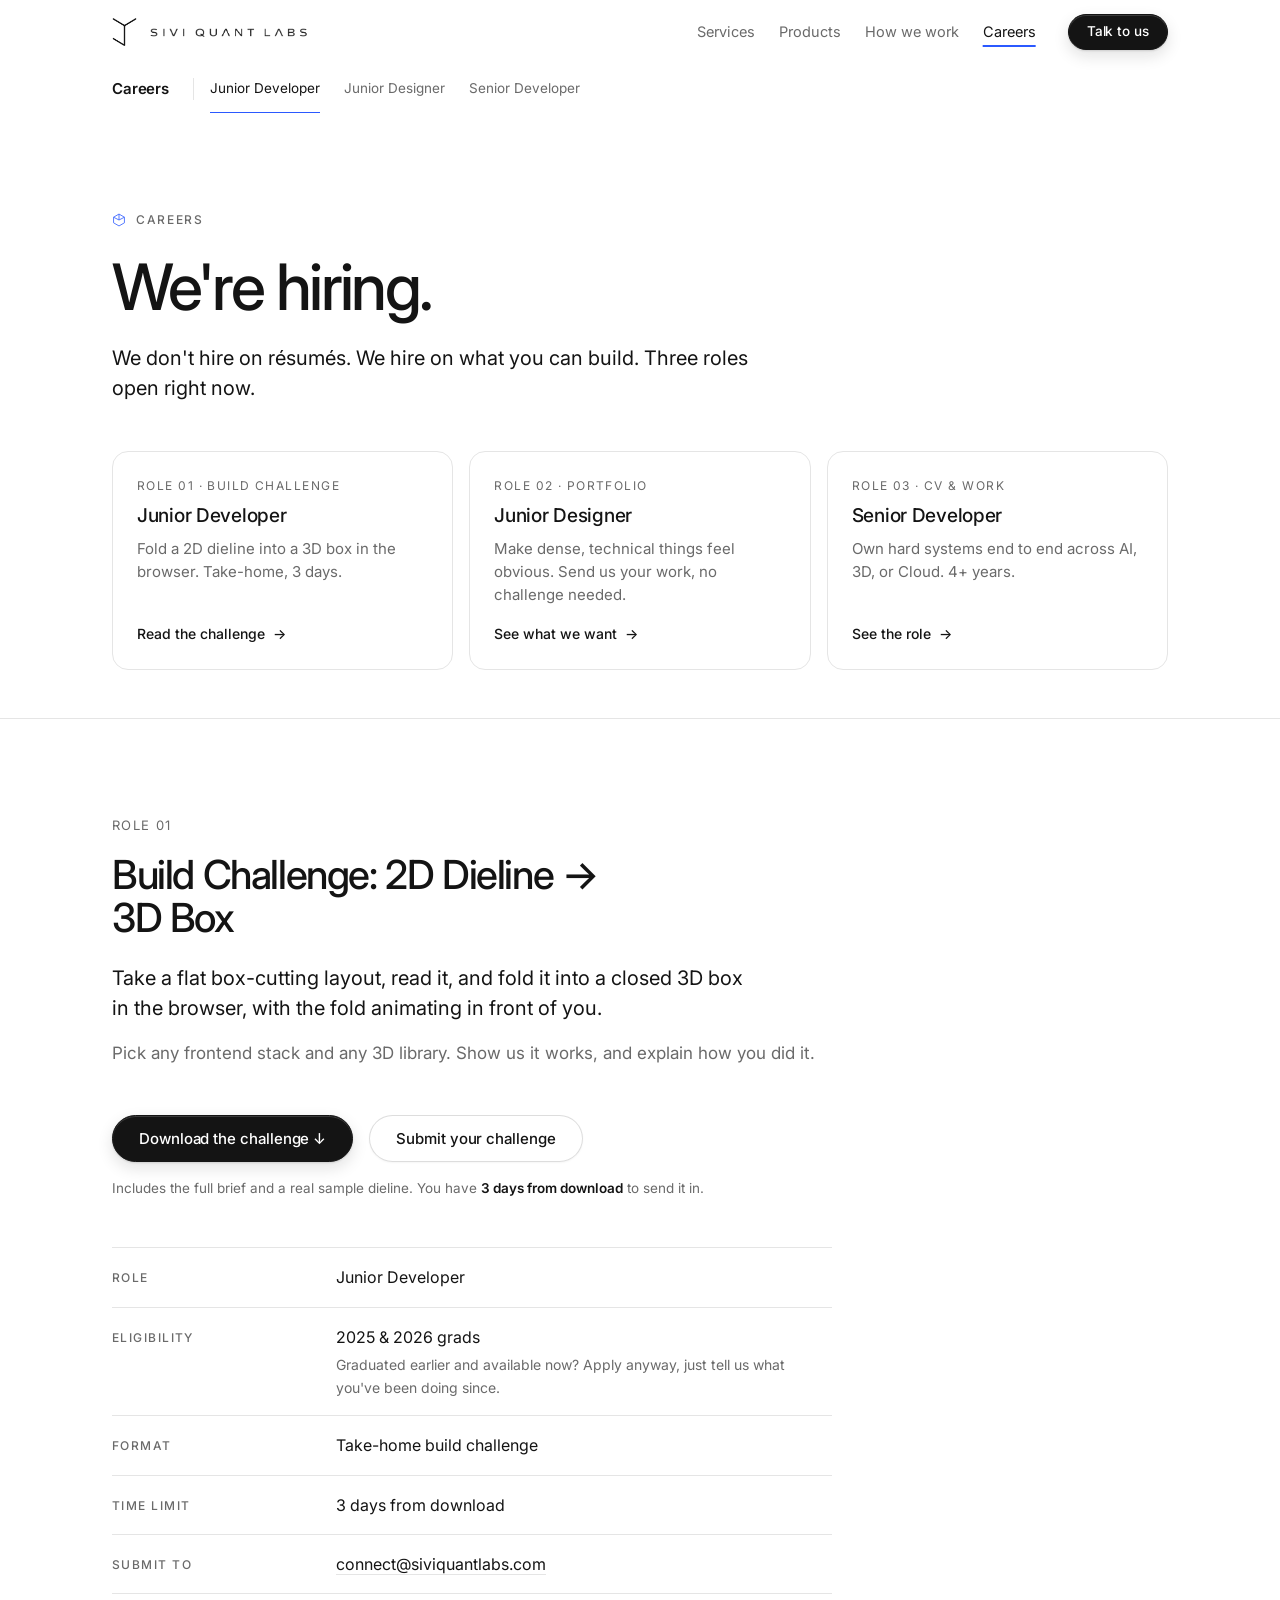
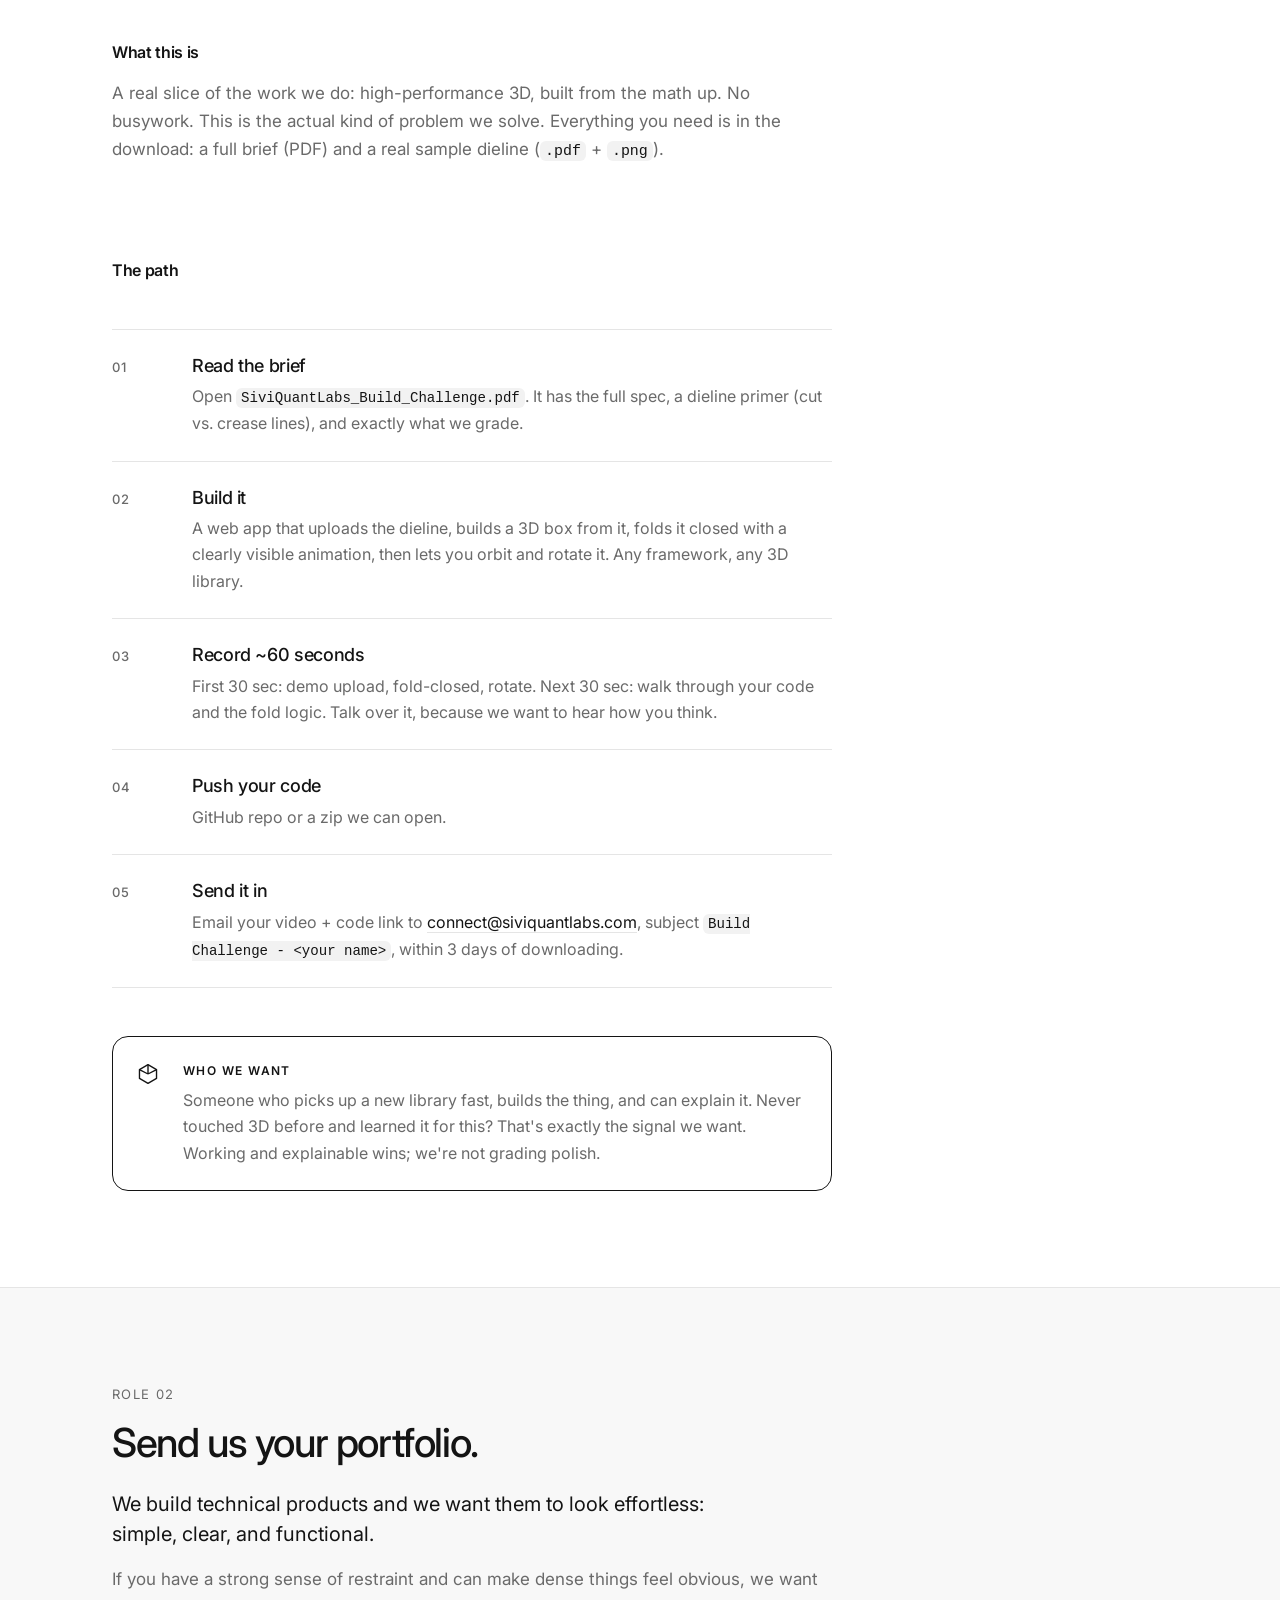
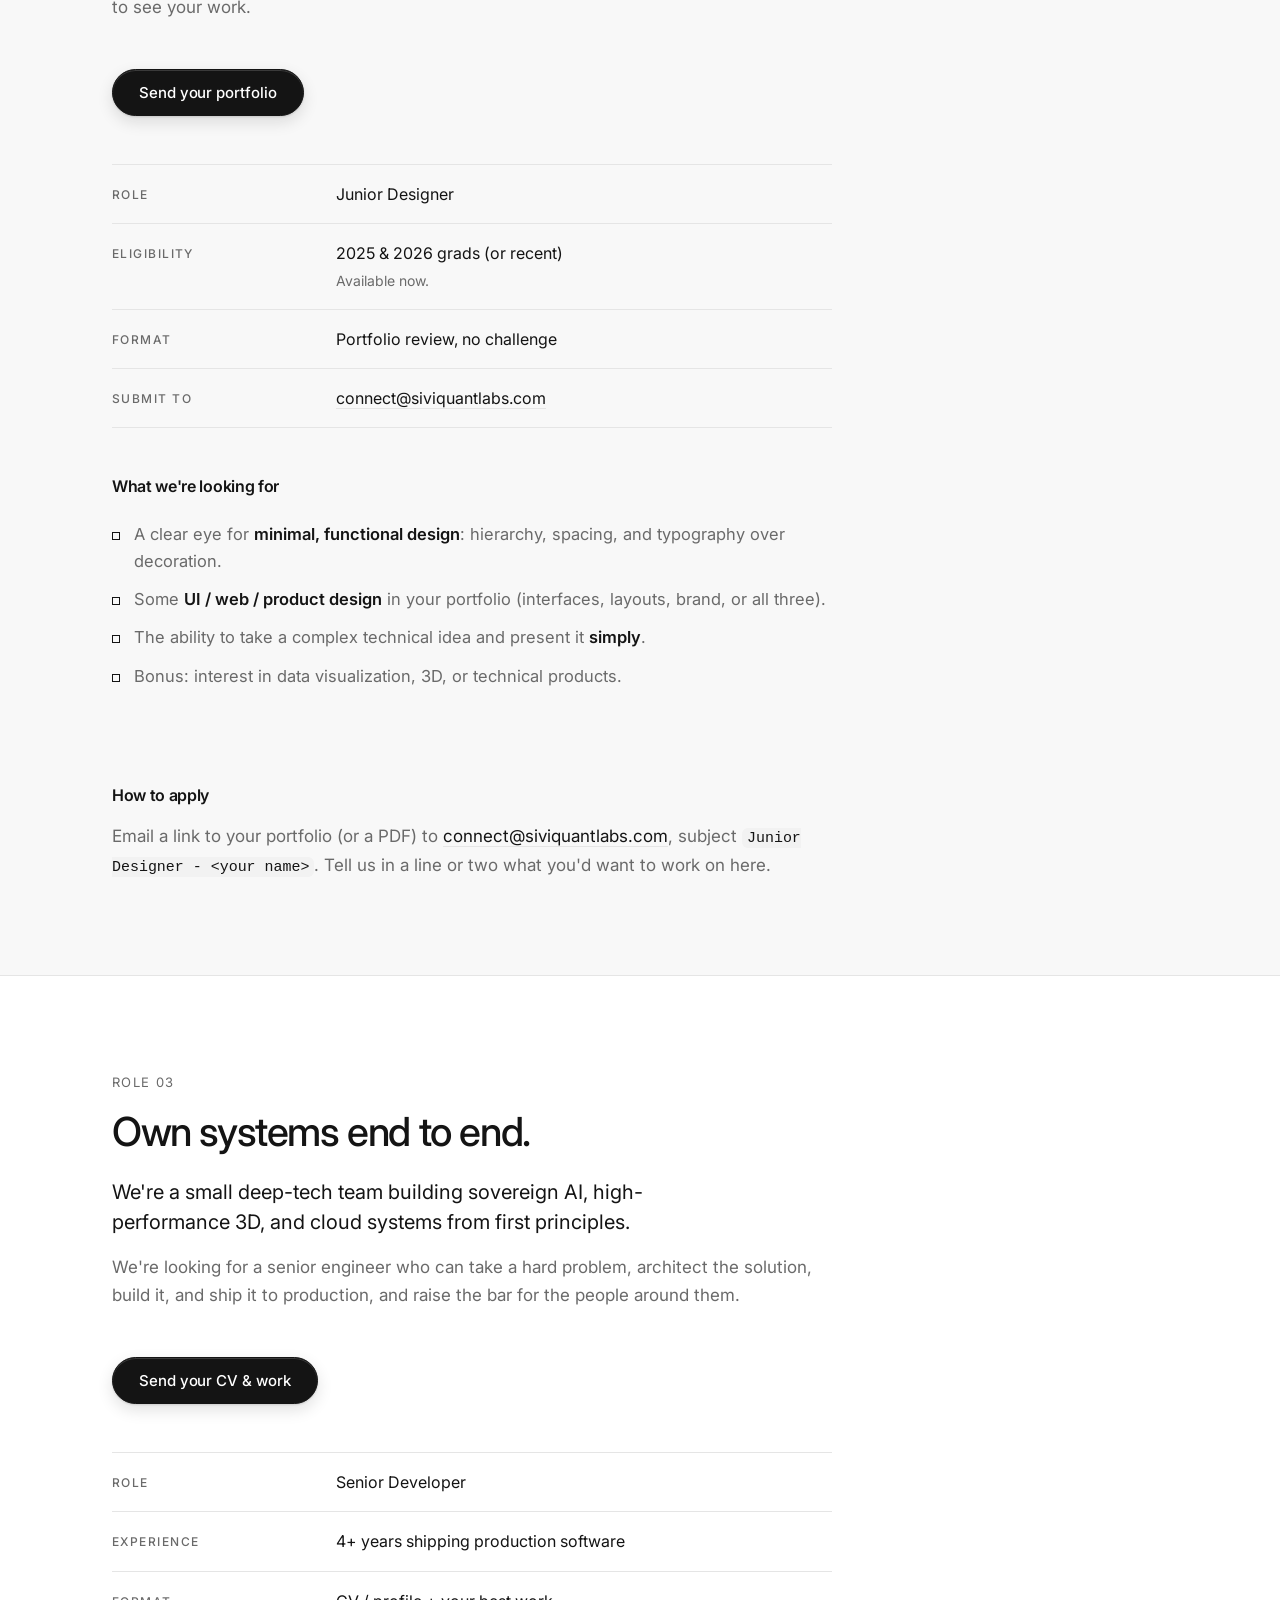
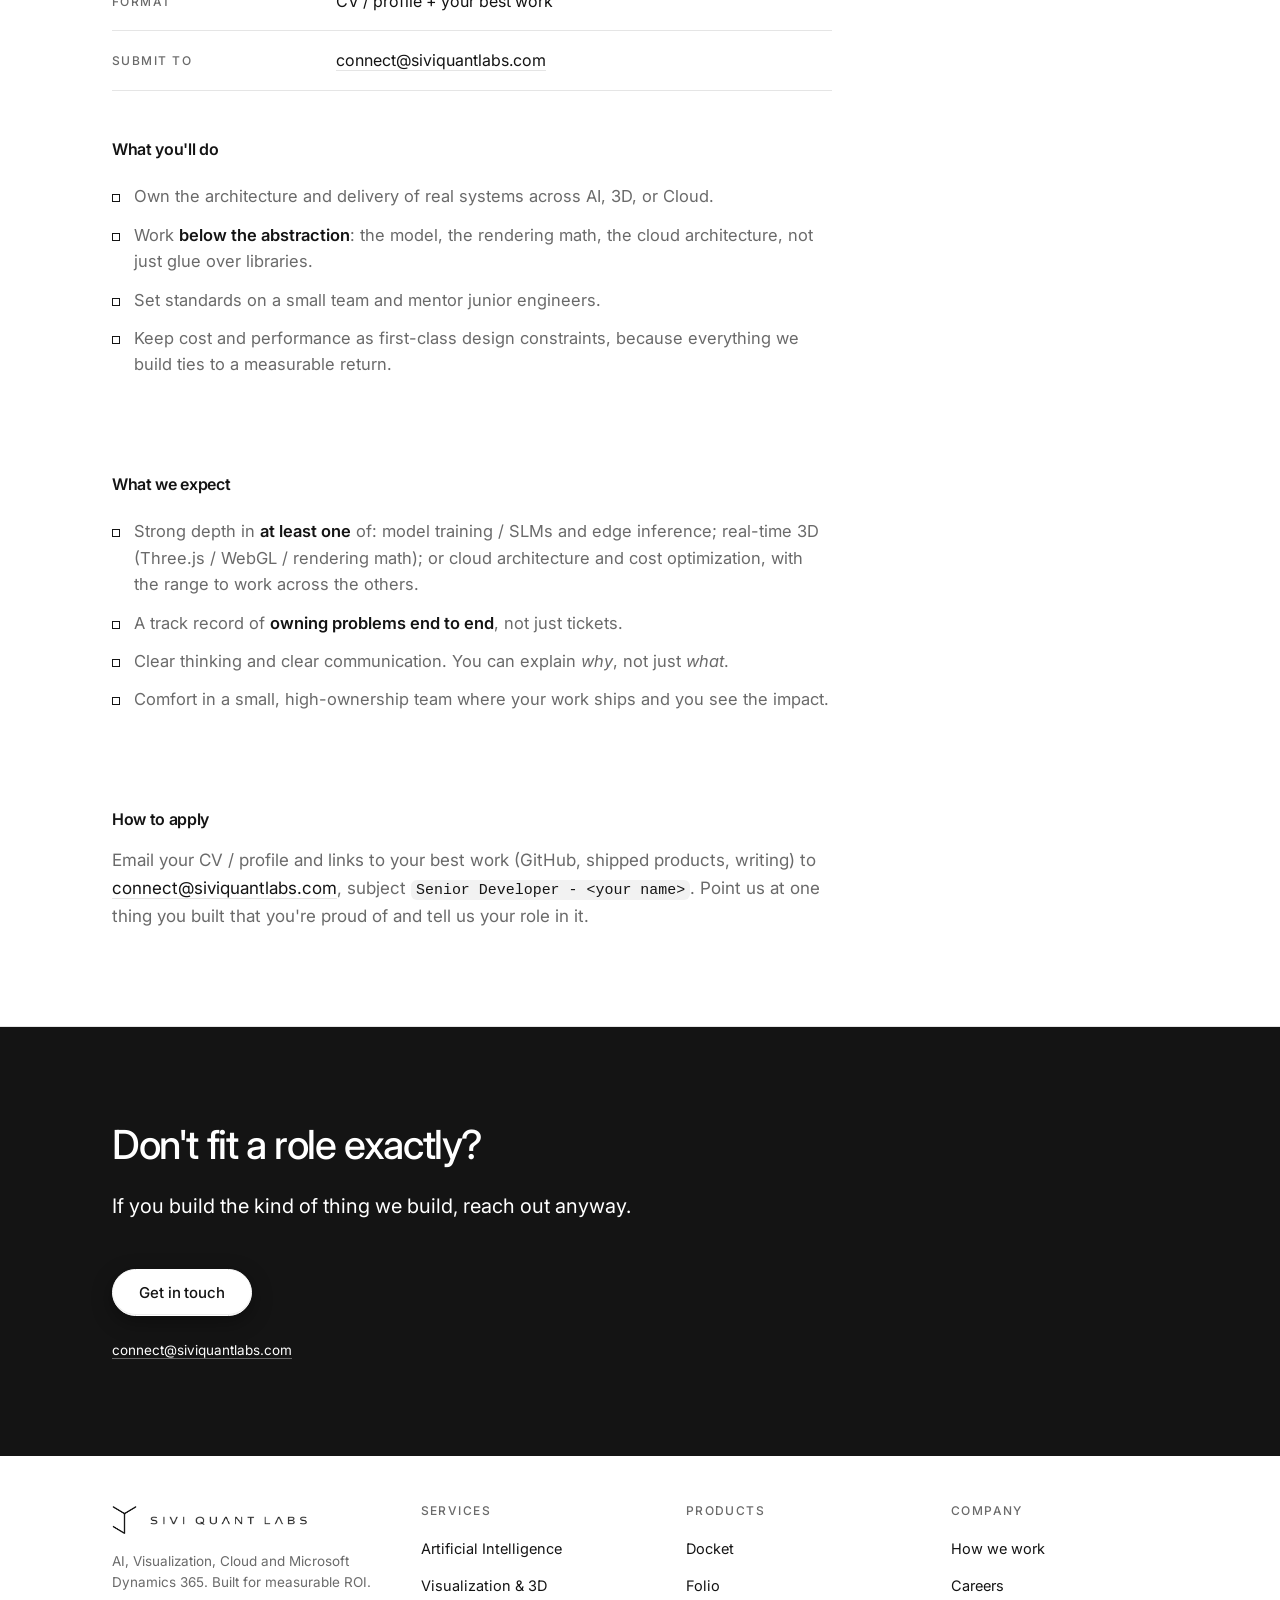
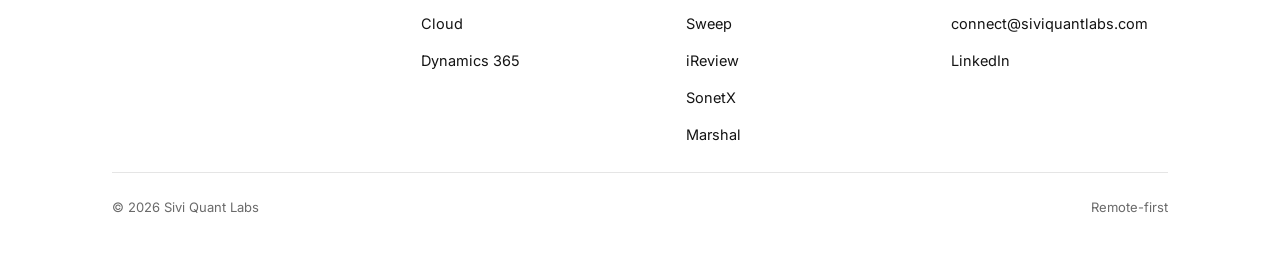
==== commit f899df8e: "Roll out the theme lab choices to the live site Chosen in the theme lab: cobalt accent, pure neutral" ====
--- a/careers/index.html
+++ b/careers/index.html
@@ -23,7 +23,7 @@
 <link rel="preconnect" href="https://fonts.googleapis.com">
 <link rel="preconnect" href="https://fonts.gstatic.com" crossorigin>
 <link rel="stylesheet" href="https://fonts.googleapis.com/css2?family=Inter:wght@400;500;600&display=swap">
-<link rel="stylesheet" href="../assets/site.css?v=2026092706">
+<link rel="stylesheet" href="../assets/site.css?v=2026092901">
 <!-- Reveal animations are gated on this class, so the page stays fully
      visible if JavaScript never runs. -->
 <script>document.documentElement.className+=' js';</script>
@@ -443,27 +443,35 @@
 </main>
 
 <footer>
-  <div class="wrap foot">
-    <a class="brand" href="../" aria-label="Sivi Quant Labs home">
-      <img class="mark" src="../assets/mark-ink.png" alt="" width="390" height="465">
-      <img class="word" src="../assets/wordmark-ink.png" alt="Sivi Quant Labs" width="955" height="66">
-    </a>
-    <nav class="foot-links" aria-label="Footer">
-      <a href="../">Home</a>
-      <a href="../services/">Services</a>
-      <a href="../products/">Products</a>
-      <a href="../#how">How we work</a>
-      <a href="../careers/">Careers</a>
-      <a href="mailto:connect@siviquantlabs.com">connect@siviquantlabs.com</a>
-      <a href="https://www.linkedin.com/company/siviquantlabs" rel="me noopener" target="_blank">LinkedIn</a>
-    </nav>
-    <span class="caption">© 2026 Sivi Quant Labs</span>
+  <div class="wrap">
+    <div class="foot-map">
+      <div>
+        <a class="brand" href="../" aria-label="Sivi Quant Labs home">
+          <img class="mark" src="../assets/mark-ink.png" alt="" width="390" height="465">
+          <img class="word" src="../assets/wordmark-ink.png" alt="Sivi Quant Labs" width="955" height="66">
+        </a>
+        <p class="caption">AI, Visualization, Cloud and Microsoft Dynamics 365. Built for measurable ROI.</p>
+      </div>
+      <div>
+        <h2>Services</h2>
+        <ul><li><a href="../services/#ai">Artificial Intelligence</a></li><li><a href="../services/#visualization">Visualization &amp; 3D</a></li><li><a href="../services/#cloud">Cloud</a></li><li><a href="../services/#dynamics">Dynamics 365</a></li></ul>
+      </div>
+      <div>
+        <h2>Products</h2>
+        <ul><li><a href="../products/docket/">Docket</a></li><li><a href="../products/folio/">Folio</a></li><li><a href="../products/sweep/">Sweep</a></li><li><a href="../products/ireview/">iReview</a></li><li><a href="../products/sonetx/">SonetX</a></li><li><a href="../products/marshal/">Marshal</a></li></ul>
+      </div>
+      <div>
+        <h2>Company</h2>
+        <ul><li><a href="../#how">How we work</a></li><li><a href="../careers/">Careers</a></li><li><a href="mailto:connect@siviquantlabs.com">connect@siviquantlabs.com</a></li><li><a href="https://www.linkedin.com/company/siviquantlabs">LinkedIn</a></li></ul>
+      </div>
+    </div>
+    <div class="foot-legal"><span>&copy; 2026 Sivi Quant Labs</span><span>Remote-first</span></div>
   </div>
 </footer>
 
 <div id="toast" role="status" aria-live="polite"></div>
 
-<script src="../assets/site.js?v=2026092706" defer></script>
-<script src="../assets/forms.js?v=2026092706" defer></script>
+<script src="../assets/site.js?v=2026092901" defer></script>
+<script src="../assets/forms.js?v=2026092901" defer></script>
 </body>
 </html>
--- a/assets/site.css
+++ b/assets/site.css
@@ -1,18 +1,60 @@
 /* ==========================================================================
    Sivi Quant Labs, design system
-   White background, near-black text. Hierarchy from size, weight and space
-   only. One typeface. No brand color. Shadows, gradients and translucency
-   belong to the liquid glass layer at the end of this file, and only to
-   the floating layer it styles; content stays flat.
+   Hierarchy from size, weight and space. One typeface. Colour comes from
+   the token system below and nowhere else: one neutral ramp and ONE accent
+   reserved for signals (focus, current page, links, the NEW tag, form state). Buttons stay ink. Shadows, gradients
+   and translucency belong to the liquid glass layer at the end of this file,
+   and only to the floating layer it styles; content stays flat.
    Spacing scale, base 8: 8 / 16 / 24 / 48 / 96.
    ========================================================================== */
 
+/* ==========================================================================
+   Colour system
+   Components never use raw colours: they use the semantic tokens below.
+   Live palette: pure neutral, light mode, cobalt accent. The neutral is a
+   generated OKLCH ramp (--n* as rgb triplets); roles map onto ramp steps;
+   *-rgb twins let a token be used at any opacity: rgb(var(--ink-rgb) / .08).
+   Every text and control pairing here passes WCAG AA.
+   ========================================================================== */
+
 :root{
-  --bg:#FFFFFF;
-  --ink:#111111;
-  --mid:#666666;
-  --line:#E5E5E5;
-  --soft:#FAFAFA;   /* quiet alternate section background */
+  /* pure neutral ramp (only the steps in use), generated in OKLCH */
+  --n0:255 255 255;
+  --n50:248 248 248;
+  --n100:242 242 242;
+  --n200:229 229 229;
+  --n400:171 171 171;
+  --n600:106 106 106;
+  --n950:20 20 20;
+
+  /* roles: light mode */
+  --bg:rgb(var(--n0));      --bg-rgb:var(--n0);
+  --soft:rgb(var(--n50));  /* alternate section background */
+  --tray:rgb(var(--n100));  /* demo trays */
+  --code-bg:rgb(var(--n100));
+  --ink:rgb(var(--n950));    --ink-rgb:var(--n950);
+  --on-ink:rgb(var(--n0));  /* text on ink-filled controls */
+  --ink-hover:rgb(var(--n950) / .86);
+  --mid:rgb(var(--n600));    /* secondary text */
+  --faint:rgb(var(--n400));/* decorative only: never text or controls */
+  --line:rgb(var(--n200));
+  --band-bg:rgb(var(--n950));   --band-rgb:var(--n950);
+  --band-ink:rgb(var(--n0)); --band-ink-rgb:var(--n0);
+  --band-mid:rgb(var(--n400));
+
+  /* tone */
+  --shadow-rgb:var(--n950);
+  --hi-rgb:255 255 255;  --hi-a:1;
+  --danger:#C62828;  --success:#177245;
+  --logo-filter:none;  --demo-filter:none;
+  color-scheme:light;
+
+  /* accent: cobalt, for signals only (focus, current page, links, NEW tag, form focus) */
+  --accent:#2B59FF;  --accent-text:#2447E0;
+  --on-accent:#FFFFFF;  --accent-band:#6E8BFF;
+}
+
+:root{
 
   --s1:8px; --s2:16px; --s3:24px; --s4:48px; --s5:96px;
 
@@ -42,18 +84,18 @@
   overflow-x:clip;
 }
 
-::selection{background:var(--ink);color:#fff}
+::selection{background:var(--accent);color:var(--on-accent)}
 
 img,canvas,svg{max-width:100%;display:block}
 
 a{color:inherit;text-decoration:none}
 
 /* Visible, monochrome focus ring for keyboard users */
-:focus-visible{outline:2px solid var(--ink);outline-offset:3px}
+:focus-visible{outline:2px solid var(--accent);outline-offset:3px}
 
 .skip{
   position:absolute;left:-9999px;top:0;z-index:200;
-  background:var(--ink);color:#fff;padding:var(--s2) var(--s3);font-size:14px;
+  background:var(--ink);color:var(--on-ink);padding:var(--s2) var(--s3);font-size:14px;
 }
 .skip:focus{left:0}
 
@@ -98,12 +140,12 @@
   border-bottom:1px solid var(--line);
   transition:border-color .15s ease;
 }
-.link:hover{border-bottom-color:var(--ink)}
+.link:hover{border-bottom-color:var(--accent)}
 
 code{
   font-family:ui-monospace,SFMono-Regular,'SF Mono',Menlo,Consolas,monospace;
   font-size:0.88em;
-  background:#F6F6F6;
+  background:var(--code-bg);
   padding:2px 5px;
   color:var(--ink);
 }
@@ -117,7 +159,7 @@
   color:var(--mid);
   margin-bottom:var(--s3);
 }
-.label .cube{width:14px;height:14px;flex:none;opacity:.75}
+.label .cube{width:14px;height:14px;flex:none;color:var(--accent);opacity:.9}
 
 /* ---------- buttons ----------------------------------------------------- */
 
@@ -132,11 +174,11 @@
   transition:background-color .16s ease,color .16s ease,border-color .16s ease;
   white-space:nowrap;
 }
-.btn-solid{background:var(--ink);color:#fff}
-.btn-solid:hover{background:#000;border-color:#000}
+.btn-solid{background:var(--ink);color:var(--on-ink)}
+.btn-solid:hover{background:var(--ink-hover);border-color:var(--ink-hover)}
 
 .btn-ghost{background:transparent;color:var(--ink)}
-.btn-ghost:hover{background:var(--ink);color:#fff}
+.btn-ghost:hover{background:var(--ink);color:var(--on-ink)}
 
 .btn-row{display:flex;flex-wrap:wrap;gap:var(--s2);margin-top:var(--s4)}
 
@@ -144,7 +186,7 @@
 .arrow-link{
   display:inline-flex;align-items:center;gap:8px;
   font-size:15px;font-weight:500;
-  border-bottom:1px solid var(--ink);
+  border-bottom:1px solid var(--accent);
   padding-bottom:2px;
 }
 .arrow-link span{transition:transform .18s ease}
@@ -154,7 +196,7 @@
 
 header{
   position:sticky;top:0;z-index:100;
-  background:rgba(255,255,255,0.97);
+  background:rgb(var(--bg-rgb) / .97);
   backdrop-filter:saturate(180%) blur(12px);
   -webkit-backdrop-filter:saturate(180%) blur(12px);
   border-bottom:1px solid var(--line);
@@ -179,7 +221,8 @@
 /* Where you are: the current section's nav link sits in ink, underlined */
 .navlinks a[aria-current="page"]:not(.btn){
   color:var(--ink);
-  text-decoration:underline;text-decoration-thickness:1px;text-underline-offset:8px;
+  text-decoration:underline;text-decoration-thickness:2px;text-underline-offset:8px;
+  text-decoration-color:var(--accent);
 }
 
 /* ---------- mobile menu -------------------------------------------------- */
@@ -219,7 +262,7 @@
 }
 .menu-links b{font-size:26px;font-weight:600;letter-spacing:-0.025em;line-height:1.15}
 .menu-links span{font-size:14px;color:var(--mid);text-align:right}
-.menu-links a[aria-current="page"] b{text-decoration:underline;text-decoration-thickness:2px;text-underline-offset:6px}
+.menu-links a[aria-current="page"] b{text-decoration:underline;text-decoration-thickness:2px;text-underline-offset:6px;text-decoration-color:var(--accent)}
 .menu-foot{margin-top:auto;padding-top:var(--s4)}
 .menu-foot .btn{width:100%;padding:16px 24px}
 .menu-foot .caption{margin-top:var(--s2);text-align:center}
@@ -234,7 +277,7 @@
    header and marks the section currently in view. */
 .subnav{
   position:sticky;top:72px;z-index:90;
-  background:rgba(255,255,255,0.97);
+  background:rgb(var(--bg-rgb) / .97);
   backdrop-filter:saturate(180%) blur(12px);
   -webkit-backdrop-filter:saturate(180%) blur(12px);
   border-bottom:1px solid var(--line);
@@ -257,7 +300,7 @@
   transition:color .15s ease,border-color .15s ease;
 }
 .subnav-links a:hover{color:var(--ink)}
-.subnav-links a[aria-current="true"]{color:var(--ink);border-bottom-color:var(--ink)}
+.subnav-links a[aria-current="true"]{color:var(--ink);border-bottom-color:var(--accent)}
 .subnav .btn{align-self:center;flex:none;padding:9px 14px;font-size:13px}
 html:has(.subnav){scroll-padding-top:124px}  /* 72px header + 52px sub-bar */
 
@@ -273,7 +316,7 @@
 .pill:hover{border-color:var(--ink)}
 .pill-tag{
   flex:none;padding:4px 8px;border-radius:2px;
-  background:var(--ink);color:#fff;
+  background:var(--accent);color:var(--on-accent);
   font-size:11px;font-weight:600;letter-spacing:0.1em;text-transform:uppercase;
 }
 .pill .ar{transition:transform .18s ease}
@@ -288,17 +331,18 @@
 
 /* The closing call to action on every page is inverted, so each page ends
    on one unmistakable next step. */
-.band--ink{background:var(--ink);color:#fff;border-top-color:var(--ink)}
-.band--ink h2,.band--ink .lead,.band--ink strong{color:#fff}
-.band--ink .label,.band--ink .caption,.band--ink .body{color:#A8A8A8}
-.band--ink .link{color:#fff;border-bottom-color:rgba(255,255,255,0.35)}
-.band--ink .link:hover{border-bottom-color:#fff}
-.band--ink .btn-solid{background:#fff;color:var(--ink);border-color:#fff}
-.band--ink .btn-solid:hover{background:#E6E6E6;border-color:#E6E6E6}
-.band--ink .btn-ghost{color:#fff;border-color:rgba(255,255,255,0.45)}
-.band--ink .btn-ghost:hover{background:#fff;color:var(--ink);border-color:#fff}
-.band--ink :focus-visible{outline-color:#fff}
-.band--ink ::selection{background:#fff;color:var(--ink)}
+.band--ink{background:var(--band-bg);color:var(--band-ink);border-top-color:var(--band-bg)}
+.band--ink h2,.band--ink .lead,.band--ink strong{color:var(--band-ink)}
+.band--ink .label,.band--ink .caption,.band--ink .body{color:var(--band-mid)}
+.band--ink .label .cube{color:var(--accent-band)}
+.band--ink .link{color:var(--band-ink);border-bottom-color:rgb(var(--band-ink-rgb) / .35)}
+.band--ink .link:hover{border-bottom-color:var(--accent-band)}
+.band--ink .btn-solid{background:var(--band-ink);color:var(--band-bg);border-color:var(--band-ink)}
+.band--ink .btn-solid:hover{background:rgb(var(--band-ink-rgb) / .88);border-color:transparent}
+.band--ink .btn-ghost{color:var(--band-ink);border-color:rgb(var(--band-ink-rgb) / .45)}
+.band--ink .btn-ghost:hover{background:var(--band-ink);color:var(--band-bg);border-color:var(--band-ink)}
+.band--ink :focus-visible{outline-color:var(--accent-band)}
+.band--ink ::selection{background:var(--band-ink);color:var(--band-bg)}
 .band--ink + *,main:has(> .band--ink:last-child) + footer{border-top-color:transparent}
 
 /* ---------- hero -------------------------------------------------------- */
@@ -410,7 +454,7 @@
   max-height:calc(100vh - 48px);
   overflow:auto;
 }
-dialog.modal::backdrop{background:rgba(17,17,17,0.42)}
+dialog.modal::backdrop{background:rgb(var(--shadow-rgb) / .42)}
 .modal-inner{padding:var(--s3) var(--s4) var(--s3)}
 
 .modal-head{display:flex;align-items:flex-start;justify-content:space-between;gap:var(--s3)}
@@ -442,10 +486,10 @@
 .field input:focus,.field textarea:focus,.field select:focus{
   outline:none;border-color:var(--ink);
 }
-.field input:user-invalid,.field textarea:user-invalid{border-color:var(--ink)}
-.field .err{display:none;margin-top:6px;font-size:13px;color:var(--ink)}
+.field input:user-invalid,.field textarea:user-invalid{border-color:var(--danger)}
+.field .err{display:none;margin-top:6px;font-size:13px;color:var(--danger)}
 .field.invalid .err{display:block}
-.field.invalid input,.field.invalid textarea{border-color:var(--ink)}
+.field.invalid input,.field.invalid textarea{border-color:var(--danger)}
 
 /* honeypot: never shown to a person, catches naive bots */
 .hp{position:absolute;left:-9999px;width:1px;height:1px;overflow:hidden}
@@ -625,7 +669,7 @@
    way a screenshot sits on a desk. The tray also keeps the SVG's own 1px frame
    from doubling up against the card border. A <picture> swaps in a still of
    the finished frame for visitors who prefer reduced motion. */
-.p-media{display:block;background:#F4F4F4;padding:var(--s3)}
+.p-media{display:block;background:var(--tray);padding:var(--s3)}
 .p-media picture{display:block}
 .p-media img{width:100%;height:auto}
 
@@ -702,7 +746,7 @@
 .p-lockup .tile{
   flex:none;width:44px;height:44px;border-radius:2px;
   display:grid;place-items:center;
-  background:var(--ink);color:#fff;font-size:21px;font-weight:600;letter-spacing:-0.03em;
+  background:var(--ink);color:var(--on-ink);font-size:21px;font-weight:600;letter-spacing:-0.03em;
 }
 .p-lockup b{display:block;font-size:20px;letter-spacing:-0.02em;line-height:1.2}
 .p-lockup span{display:block;font-size:13.5px;color:var(--mid)}
@@ -762,7 +806,7 @@
 .mini .tile{
   width:28px;height:28px;margin-bottom:10px;border-radius:2px;
   display:grid;place-items:center;
-  background:var(--ink);color:#fff;font-size:14px;font-weight:600;
+  background:var(--ink);color:var(--on-ink);font-size:14px;font-weight:600;
 }
 .mini b{font-size:16px;letter-spacing:-0.01em}
 .mini span{font-size:13.5px;color:var(--mid);line-height:1.4}
@@ -822,17 +866,21 @@
 /* ---------- footer ------------------------------------------------------ */
 
 footer{border-top:1px solid var(--line);padding:var(--s4) 0}
-.foot{display:flex;align-items:center;justify-content:space-between;gap:var(--s3);flex-wrap:wrap}
-.foot-links{display:flex;gap:var(--s3);flex-wrap:wrap}
-.foot-links a,.foot .caption{font-size:13.5px;color:var(--mid)}
-.foot-links a{transition:color .15s ease}
-.foot-links a:hover{color:var(--ink)}
+/* a sitemap: brand, then Services, Products and Company columns */
+.foot-map{display:grid;grid-template-columns:1.2fr repeat(3,minmax(0,1fr));gap:var(--s4);padding-bottom:var(--s3)}
+.foot-map h2{font-size:12px;font-weight:500;letter-spacing:.12em;text-transform:uppercase;color:var(--mid);margin-bottom:var(--s2);max-width:none}
+.foot-map ul{list-style:none}
+.foot-map li + li{margin-top:9px}
+.foot-map ul a{font-size:14.5px;color:var(--ink);transition:color .15s ease}
+.foot-map ul a:hover{color:var(--accent-text)}
+.foot-map .caption{margin-top:var(--s2);max-width:30ch}
+.foot-legal{display:flex;justify-content:space-between;flex-wrap:wrap;gap:var(--s2);padding-top:var(--s3);border-top:1px solid var(--line);font-size:13px;color:var(--mid)}
 
 /* ---------- toast (email copied) ---------------------------------------- */
 
 #toast{
   position:fixed;left:50%;bottom:24px;transform:translate(-50%,16px);
-  background:var(--ink);color:#fff;
+  background:var(--ink);color:var(--on-ink);
   padding:12px 18px;border-radius:2px;
   font-size:14px;
   opacity:0;pointer-events:none;transition:opacity .22s ease,transform .22s ease;
@@ -881,7 +929,6 @@
   .spec dt{padding-top:0}
   .step{grid-template-columns:36px 1fr;gap:var(--s2)}
   .btn-row .btn{width:100%}
-  .foot{flex-direction:column;align-items:flex-start;gap:var(--s2)}
 }
 
 /* Product pages carry a longer header CTA ("Request a demo"); on the
@@ -926,17 +973,17 @@
   --r-lg:22px;     /* dialog, menu sheet */
   --r-pill:999px;  /* buttons, capsules */
 
-  --glass:rgba(255,255,255,0.64);
-  --glass-strong:rgba(255,255,255,0.84);
-  --glass-edge:rgba(17,17,17,0.08);
+  --glass:rgb(var(--bg-rgb) / .64);
+  --glass-strong:rgb(var(--bg-rgb) / .84);
+  --glass-edge:rgb(var(--ink-rgb) / .08);
   --glass-blur:blur(22px) saturate(180%);
   /* the light catching the top edge, plus a faint inner rim */
-  --glass-hi:inset 0 1px 0 rgba(255,255,255,0.95),inset 0 0 0 1px rgba(255,255,255,0.45);
-  --glass-lift:0 1px 2px rgba(17,17,17,0.04),0 10px 30px rgba(17,17,17,0.07);
-
-  --glass-dark:rgba(20,20,20,0.82);  /* dense enough to read as dark mid-transition */
-  --glass-dark-edge:rgba(255,255,255,0.14);
-  --glass-dark-hi:inset 0 1px 0 rgba(255,255,255,0.18);
+  --glass-hi:inset 0 1px 0 rgb(var(--hi-rgb) / calc(.95 * var(--hi-a))),inset 0 0 0 1px rgb(var(--hi-rgb) / calc(.45 * var(--hi-a)));
+  --glass-lift:0 1px 2px rgb(var(--shadow-rgb) / .04),0 10px 30px rgb(var(--shadow-rgb) / .07);
+
+  --glass-dark:rgb(var(--band-rgb) / .82);  /* dense enough to read as dark mid-transition */
+  --glass-dark-edge:rgb(var(--band-ink-rgb) / .14);
+  --glass-dark-hi:inset 0 1px 0 rgb(var(--band-ink-rgb) / .18);
 }
 
 /* ---------- header + sub-nav: part of the page until content passes under -
@@ -979,45 +1026,45 @@
   background:var(--glass-dark);border-bottom-color:transparent;
 }
 html.on-dark .subnav{border-bottom-color:var(--glass-dark-edge)}
-html.on-dark header .brand img{filter:invert(1)}
-html.on-dark .navlinks a:not(.btn){color:rgba(255,255,255,0.72)}
-html.on-dark .navlinks a:not(.btn):hover,html.on-dark .navlinks a[aria-current="page"]:not(.btn){color:#fff}
-html.on-dark .btn-solid{background:#fff;color:var(--ink);border-color:#fff}
-html.on-dark .menu-btn{border-color:var(--glass-dark-edge);background:rgba(255,255,255,0.06)}
-html.on-dark .menu-btn span{background:#fff}
-html.on-dark .subnav-t{color:#fff;border-right-color:var(--glass-dark-edge)}
-html.on-dark .subnav-links a{color:rgba(255,255,255,0.7)}
-html.on-dark .subnav-links a:hover{color:#fff}
-html.on-dark .subnav-links a[aria-current="true"]{color:#fff;border-bottom-color:#fff}
+html.on-dark header .brand img{filter:invert(1)}   /* the band is dark in both modes */
+html.on-dark .navlinks a:not(.btn){color:rgb(var(--band-ink-rgb) / .72)}
+html.on-dark .navlinks a:not(.btn):hover,html.on-dark .navlinks a[aria-current="page"]:not(.btn){color:var(--band-ink);text-decoration-color:var(--accent-band)}
+html.on-dark .btn-solid{background:var(--band-ink);color:var(--band-bg);border-color:var(--band-ink)}
+html.on-dark .menu-btn{border-color:var(--glass-dark-edge);background:rgb(var(--band-ink-rgb) / .06)}
+html.on-dark .menu-btn span{background:var(--band-ink)}
+html.on-dark .subnav-t{color:var(--band-ink);border-right-color:var(--glass-dark-edge)}
+html.on-dark .subnav-links a{color:rgb(var(--band-ink-rgb) / .7)}
+html.on-dark .subnav-links a:hover{color:var(--band-ink)}
+html.on-dark .subnav-links a[aria-current="true"]{color:var(--band-ink);border-bottom-color:var(--accent-band)}
 
 /* ---------- buttons: pills; primary solid, secondary glass --------------- */
 
 .btn{border-radius:var(--r-pill);padding:15px 26px}
 .btn-solid{
-  box-shadow:inset 0 1px 0 rgba(255,255,255,0.16),0 1px 2px rgba(17,17,17,0.12),0 6px 16px rgba(17,17,17,0.12);
+  box-shadow:inset 0 1px 0 rgb(var(--hi-rgb) / .16),0 1px 2px rgb(var(--shadow-rgb) / .12),0 6px 16px rgb(var(--shadow-rgb) / .12);
   transition:background-color .16s ease,box-shadow .2s ease,transform .12s ease;
 }
-.btn-solid:hover{box-shadow:inset 0 1px 0 rgba(255,255,255,0.16),0 2px 4px rgba(17,17,17,0.14),0 10px 24px rgba(17,17,17,0.16)}
+.btn-solid:hover{box-shadow:inset 0 1px 0 rgb(var(--hi-rgb) / .16),0 2px 4px rgb(var(--shadow-rgb) / .14),0 10px 24px rgb(var(--shadow-rgb) / .16)}
 .btn:active{transform:scale(0.98)}
 .btn-ghost{
-  background:rgba(255,255,255,0.55);
+  background:rgb(var(--bg-rgb) / .55);
   -webkit-backdrop-filter:blur(12px) saturate(160%);backdrop-filter:blur(12px) saturate(160%);
-  border-color:rgba(17,17,17,0.14);
-  box-shadow:var(--glass-hi),0 1px 2px rgba(17,17,17,0.04);
+  border-color:rgb(var(--ink-rgb) / .14);
+  box-shadow:var(--glass-hi),0 1px 2px rgb(var(--shadow-rgb) / .04);
   transition:background-color .16s ease,border-color .16s ease,color .16s ease,transform .12s ease;
 }
-.btn-ghost:hover{background:rgba(255,255,255,0.9);color:var(--ink);border-color:var(--ink)}
-
-.band--ink .btn-solid{box-shadow:inset 0 -1px 0 rgba(17,17,17,0.08),0 6px 20px rgba(0,0,0,0.35)}
+.btn-ghost:hover{background:rgb(var(--bg-rgb) / .9);color:var(--ink);border-color:var(--ink)}
+
+.band--ink .btn-solid{box-shadow:inset 0 -1px 0 rgb(var(--band-rgb) / .08),0 6px 20px rgb(0 0 0 / .35)}
 .band--ink .btn-ghost{
-  background:rgba(255,255,255,0.07);border-color:rgba(255,255,255,0.22);color:#fff;
-  box-shadow:inset 0 1px 0 rgba(255,255,255,0.22);
-}
-.band--ink .btn-ghost:hover{background:rgba(255,255,255,0.16);border-color:rgba(255,255,255,0.5);color:#fff}
+  background:rgb(var(--band-ink-rgb) / .07);border-color:rgb(var(--band-ink-rgb) / .22);color:var(--band-ink);
+  box-shadow:inset 0 1px 0 rgb(var(--band-ink-rgb) / .22);
+}
+.band--ink .btn-ghost:hover{background:rgb(var(--band-ink-rgb) / .16);border-color:rgb(var(--band-ink-rgb) / .5);color:var(--band-ink)}
 
 .menu-btn{
   border-radius:var(--r-pill);border-color:var(--glass-edge);
-  background:rgba(255,255,255,0.5);box-shadow:var(--glass-hi);
+  background:rgb(var(--bg-rgb) / .5);box-shadow:var(--glass-hi);
 }
 
 /* ---------- mobile menu: a glass sheet under the header ---------------- */
@@ -1029,11 +1076,11 @@
   -webkit-backdrop-filter:var(--glass-blur);backdrop-filter:var(--glass-blur);
   /* the last shadow is a scrim: it dims the page around the sheet, but not
      the header, which sits on a higher layer */
-  box-shadow:var(--glass-hi),0 20px 60px rgba(17,17,17,0.18),0 0 0 100vmax rgba(17,17,17,0.16);
+  box-shadow:var(--glass-hi),0 20px 60px rgb(var(--shadow-rgb) / .18),0 0 0 100vmax rgb(var(--shadow-rgb) / .16);
 }
 /* with the menu open the header stays crisp above the dimmed page */
-html.menu-open header{background:rgba(255,255,255,0.97);border-bottom-color:var(--glass-edge)}
-html.menu-open.on-dark header{background:rgba(24,24,24,0.97)}
+html.menu-open header{background:rgb(var(--bg-rgb) / .97);border-bottom-color:var(--glass-edge)}
+html.menu-open.on-dark header{background:rgb(var(--band-rgb) / .97)}
 .menu-in{min-height:0;padding:8px 22px 22px}
 .menu-links a{padding:15px 0}
 .menu-links b{font-size:22px}
@@ -1043,8 +1090,8 @@
 
 .pill{
   border-radius:var(--r-pill);padding:5px 16px 5px 5px;
-  background:rgba(255,255,255,0.6);border-color:rgba(17,17,17,0.1);
-  box-shadow:var(--glass-hi),0 1px 2px rgba(17,17,17,0.04);
+  background:rgb(var(--bg-rgb) / .6);border-color:rgb(var(--ink-rgb) / .1);
+  box-shadow:var(--glass-hi),0 1px 2px rgb(var(--shadow-rgb) / .04);
 }
 .pill-tag{border-radius:var(--r-pill);padding:4px 10px}
 
@@ -1052,7 +1099,7 @@
 
 .p-card,.role-card{border-radius:var(--r-md)}
 .p-card{transition:border-color .16s ease,box-shadow .2s ease,transform .2s ease}
-.p-card:hover{box-shadow:0 12px 32px rgba(17,17,17,0.08);transform:translateY(-2px)}
+.p-card:hover{box-shadow:0 12px 32px rgb(var(--shadow-rgb) / .08);transform:translateY(-2px)}
 .p-figure .p-media{border-radius:var(--r-md);overflow:hidden}
 .mini a{border-radius:12px}
 .mini .tile{border-radius:8px}
@@ -1066,23 +1113,26 @@
   border-radius:var(--r-lg);border-color:var(--glass-edge);
   background:var(--glass-strong);
   -webkit-backdrop-filter:var(--glass-blur);backdrop-filter:var(--glass-blur);
-  box-shadow:var(--glass-hi),0 30px 80px rgba(17,17,17,0.25);
+  box-shadow:var(--glass-hi),0 30px 80px rgb(var(--shadow-rgb) / .25);
 }
 dialog.modal::backdrop{
-  background:rgba(17,17,17,0.22);
+  background:rgb(var(--shadow-rgb) / .22);
   -webkit-backdrop-filter:blur(6px);backdrop-filter:blur(6px);
 }
-.modal-close{border-radius:var(--r-pill);background:rgba(255,255,255,0.6)}
-.field input,.field textarea,.field select{border-radius:var(--r-sm);background:rgba(255,255,255,0.85)}
+.modal-close{border-radius:var(--r-pill);background:rgb(var(--bg-rgb) / .6)}
+.field input,.field textarea,.field select{border-radius:var(--r-sm);background:rgb(var(--bg-rgb) / .85)}
+.field input:focus,.field textarea:focus,.field select:focus{border-color:var(--accent);box-shadow:0 0 0 3px rgb(var(--ink-rgb) / .06)}
+/* an error outranks focus: a field being fixed stays red until it is valid */
+.field.invalid input:focus,.field.invalid textarea:focus{border-color:var(--danger);box-shadow:0 0 0 3px color-mix(in srgb,var(--danger) 18%,transparent)}
 .modal-actions{background:transparent}
 
 /* ---------- toast -------------------------------------------------------- */
 
 #toast{
   border-radius:var(--r-pill);padding:12px 20px;
-  background:rgba(17,17,17,0.8);
+  background:rgb(var(--ink-rgb) / .86);
   -webkit-backdrop-filter:blur(16px) saturate(160%);backdrop-filter:blur(16px) saturate(160%);
-  box-shadow:inset 0 1px 0 rgba(255,255,255,0.14),0 10px 30px rgba(0,0,0,0.2);
+  box-shadow:inset 0 1px 0 rgb(var(--hi-rgb) / .14),0 10px 30px rgb(0 0 0 / .2);
 }
 
 /* ---------- mobile ------------------------------------------------------- */
@@ -1099,20 +1149,103 @@
 /* ---------- fallbacks: glass only where it can be honest --------------- */
 
 @supports not ((backdrop-filter:blur(1px)) or (-webkit-backdrop-filter:blur(1px))){
-  html.scrolled header,html.scrolled .subnav,.menu,dialog.modal{background:rgba(255,255,255,0.97)}
-  html.on-dark header,html.on-dark .subnav{background:rgba(24,24,24,0.96)}
+  html.scrolled header,html.scrolled .subnav,.menu,dialog.modal{background:rgb(var(--bg-rgb) / .97)}
+  html.on-dark header,html.on-dark .subnav{background:rgb(var(--band-rgb) / .96)}
 }
 @media (prefers-reduced-transparency:reduce){
   html.scrolled header,html.scrolled .subnav,.menu,dialog.modal,.btn-ghost,.pill{
-    background:#fff;-webkit-backdrop-filter:none;backdrop-filter:none;
+    background:var(--bg);-webkit-backdrop-filter:none;backdrop-filter:none;
   }
-  html.on-dark header,html.on-dark .subnav{background:#181818}
+  html.on-dark header,html.on-dark .subnav{background:var(--band-bg)}
   #toast{background:var(--ink)}
 }
 @media (prefers-contrast:more){
-  html.scrolled header,html.scrolled .subnav,.menu,dialog.modal,.btn-ghost,.pill{border-color:var(--ink);background:#fff}
+  html.scrolled header,html.scrolled .subnav,.menu,dialog.modal,.btn-ghost,.pill{border-color:var(--ink);background:var(--bg)}
 }
 
 /* Focus rings follow the rounded shapes */
 .menu-links a:focus-visible{outline-offset:-2px;border-radius:var(--r-sm)}
 .subnav-links a:focus-visible{outline-offset:-2px}
+
+/* ==========================================================================
+   Layout refinements (chosen in the theme lab, 2026-09)
+   ========================================================================== */
+
+/* ---------- display type: lighter and tighter at large sizes ------------ */
+
+h1{font-weight:500;letter-spacing:-0.04em;line-height:1.02}
+h2{font-weight:500;letter-spacing:-0.035em;line-height:1.08}
+h3{font-weight:500;letter-spacing:-0.02em}
+.lead{font-size:clamp(18px,1.9vw,20px);line-height:1.5}
+.p-hero h1{font-weight:500;letter-spacing:-0.04em}
+.stat b{font-weight:500;letter-spacing:-0.045em}
+
+/* ---------- media: accent-tinted trays and a floating UI fragment ------- */
+
+.p-media{
+  background:
+    radial-gradient(120% 90% at 0% 0%,color-mix(in srgb,var(--accent) 16%,transparent),transparent 60%),
+    radial-gradient(90% 80% at 100% 100%,color-mix(in srgb,var(--accent) 9%,transparent),transparent 60%),
+    var(--tray);
+}
+.p-figure .p-media{border-radius:24px}
+.p-figure{position:relative}
+/* one detail of the product, lifted out of the demo as a glass chip;
+   positioned per product so it overlaps the tray's edge, not its data */
+.frag{
+  display:flex;align-items:center;gap:10px;
+  position:absolute;z-index:2;
+  padding:10px 16px 10px 10px;border-radius:var(--r-pill);
+  font-size:13px;font-weight:500;color:var(--ink);white-space:nowrap;
+  background:var(--glass-strong);
+  -webkit-backdrop-filter:var(--glass-blur);backdrop-filter:var(--glass-blur);
+  border:1px solid var(--glass-edge);
+  box-shadow:var(--glass-hi),0 14px 36px rgb(var(--shadow-rgb) / .16);
+}
+.frag--bl{left:-18px;bottom:26%}
+.frag--tr{right:-18px;top:16%}
+.frag--br{right:-18px;bottom:14%}
+.frag-tag{padding:4px 9px;border-radius:var(--r-pill);background:var(--ink);color:var(--on-ink);font-size:10.5px;font-weight:600;letter-spacing:.1em}
+.frag-k{color:var(--mid);font-weight:400}
+@media (max-width:980px){.frag{left:10px;right:auto;top:10px;bottom:auto}}
+
+/* ---------- "Explore ›": the third level of action ---------------------- */
+
+.more{
+  display:inline-flex;align-items:center;gap:6px;margin-top:var(--s2);
+  font-size:15px;font-weight:500;color:var(--accent-text);
+}
+.more span{transition:transform .18s ease}
+.more:hover span{transform:translateX(3px)}
+
+/* ---------- audience routing ------------------------------------------- */
+
+.route{text-align:center}
+.route h2{margin:0 auto;max-width:none}
+.route .body{margin:var(--s2) auto 0}
+.routes{display:grid;grid-template-columns:repeat(4,minmax(0,1fr));gap:var(--s2);margin-top:var(--s4);text-align:left}
+.routes a{
+  display:flex;flex-direction:column;gap:6px;padding:var(--s3);
+  border:1px solid var(--line);border-radius:var(--r-md);background:var(--bg);
+  transition:border-color .16s ease,transform .2s ease,box-shadow .2s ease;
+}
+.routes a:hover{border-color:var(--ink);transform:translateY(-2px);box-shadow:0 12px 30px rgb(var(--shadow-rgb) / .08)}
+.routes svg{width:28px;height:28px;margin-bottom:var(--s1);color:var(--accent)}
+.routes b{font-size:17px;font-weight:600;letter-spacing:-0.015em}
+.routes span{font-size:14.5px;color:var(--mid);line-height:1.5;flex:1}
+.routes em{font-style:normal;font-size:13px;color:var(--accent-text);font-weight:500;margin-top:6px}
+@media (max-width:980px){.routes{grid-template-columns:repeat(2,minmax(0,1fr))}}
+@media (max-width:560px){.routes{grid-template-columns:1fr}}
+
+/* ---------- sources for figures ----------------------------------------- */
+
+.stat sup{font-size:.36em;vertical-align:super;margin-left:2px;letter-spacing:0}
+.stat sup a{color:var(--accent-text);font-weight:600}
+/* vertical padding only: .notes shares its element with .wrap, which owns the gutters */
+.notes{padding-top:var(--s4);padding-bottom:var(--s4);border-top:1px solid var(--line)}
+.notes ol{margin:var(--s2) 0 0 18px;max-width:var(--read);color:var(--mid);font-size:13.5px;line-height:1.55}
+.notes li + li{margin-top:8px}
+.notes a{color:var(--accent-text)}
+.stat-src{margin-top:var(--s2)}
+
+@media (max-width:860px){.foot-map{grid-template-columns:repeat(2,minmax(0,1fr))}.foot-map > div:first-child{grid-column:1/-1}}
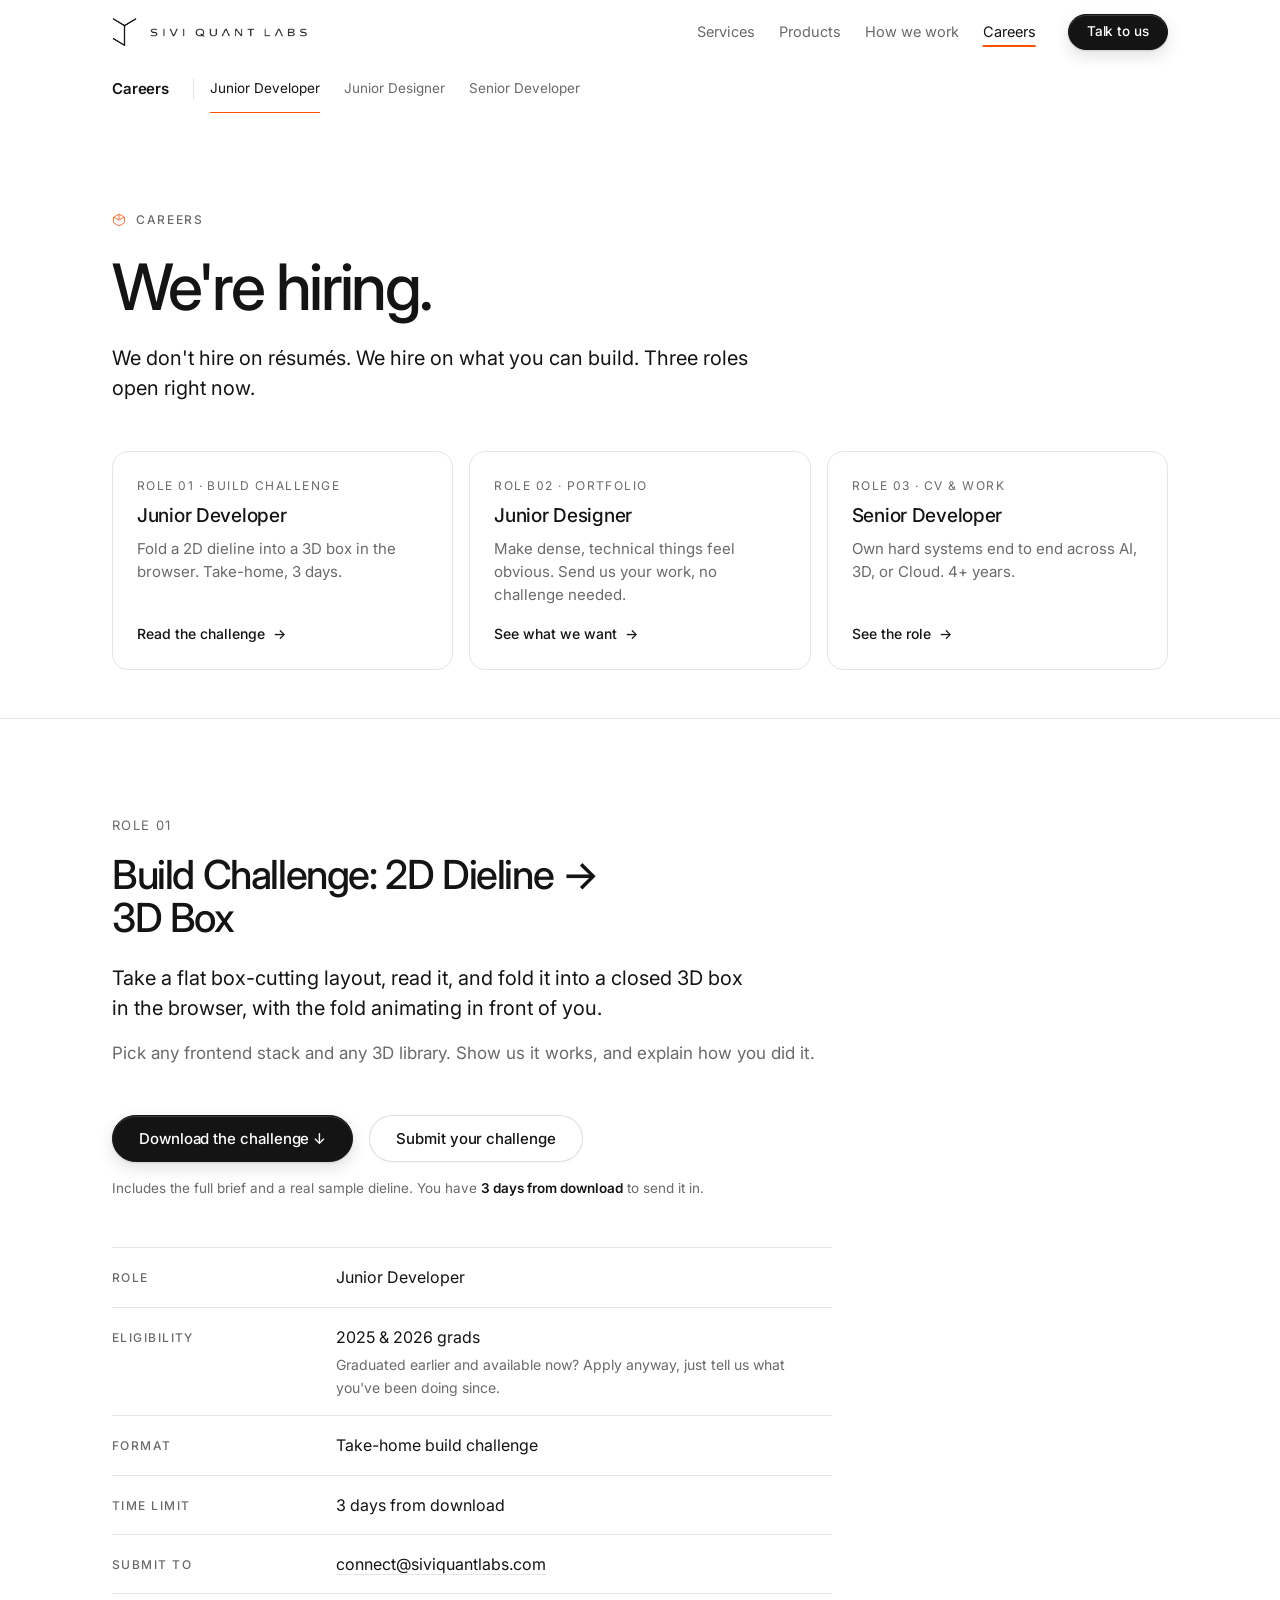
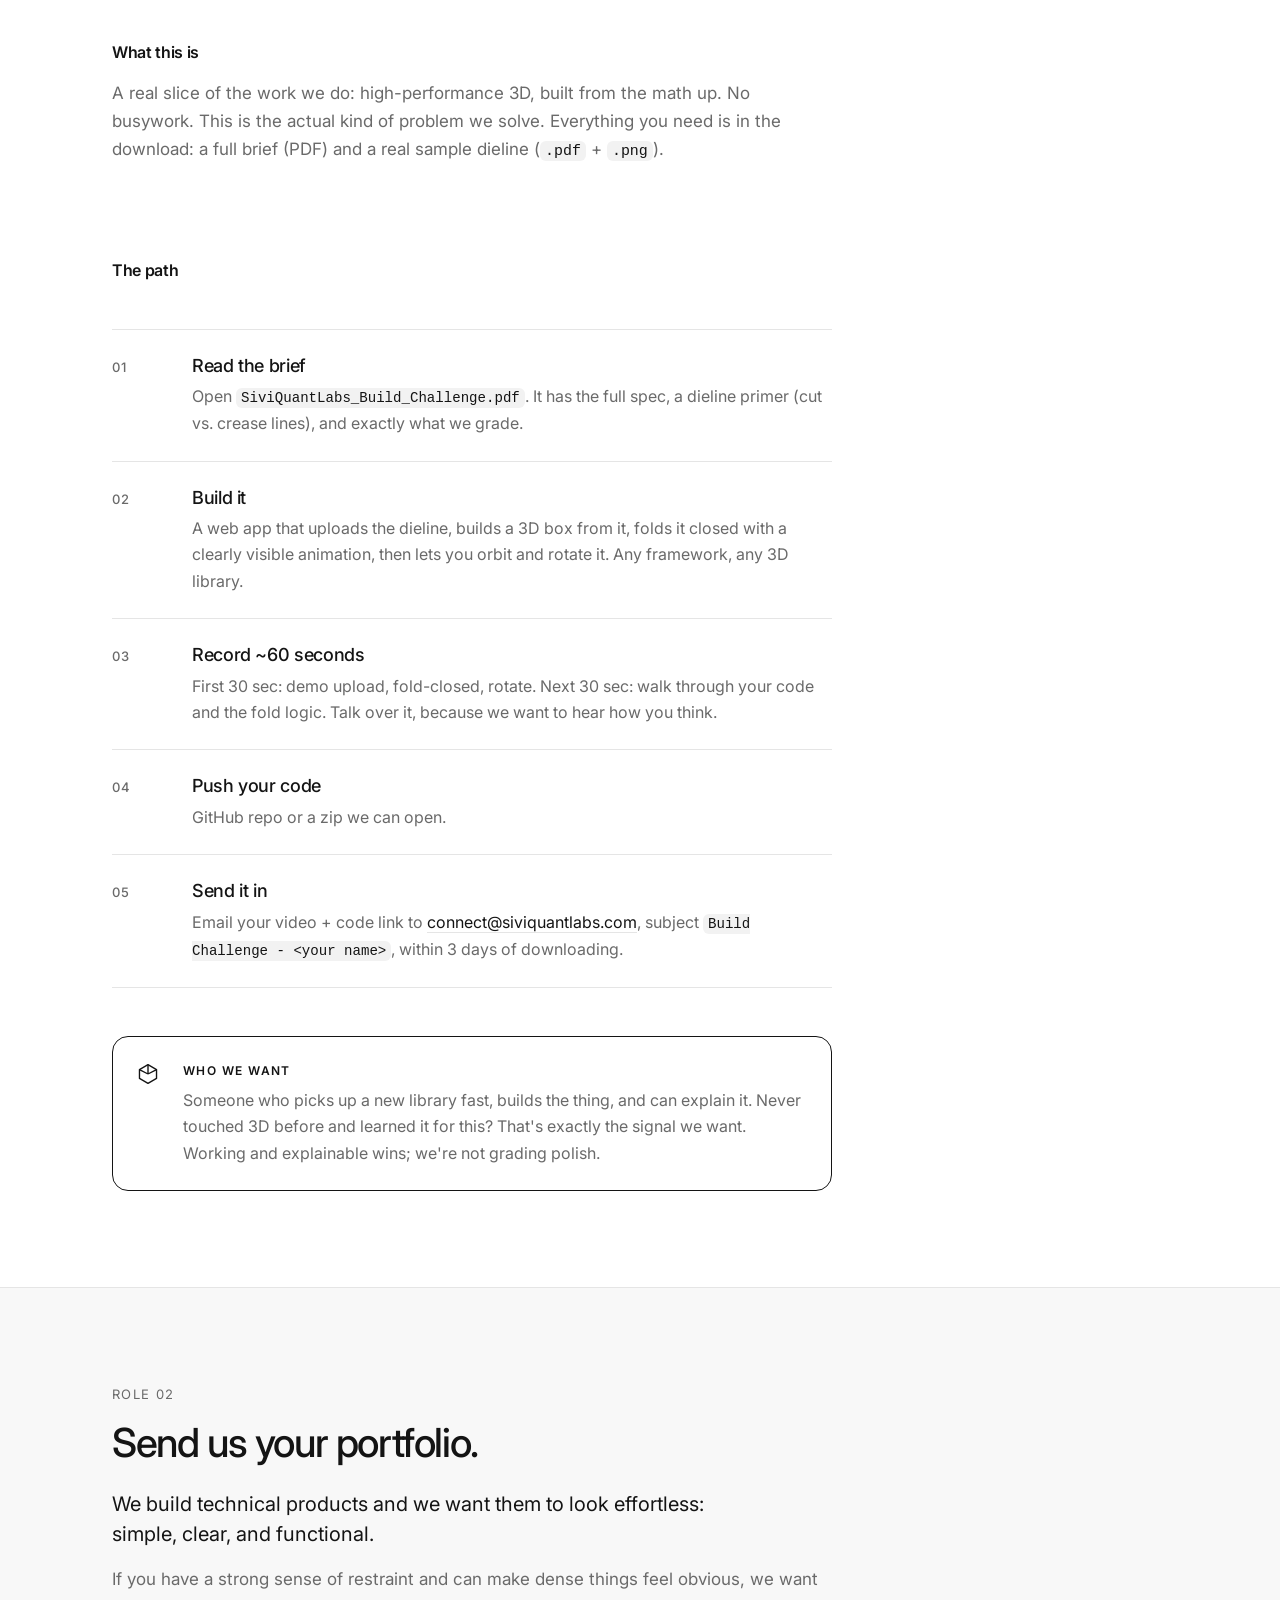
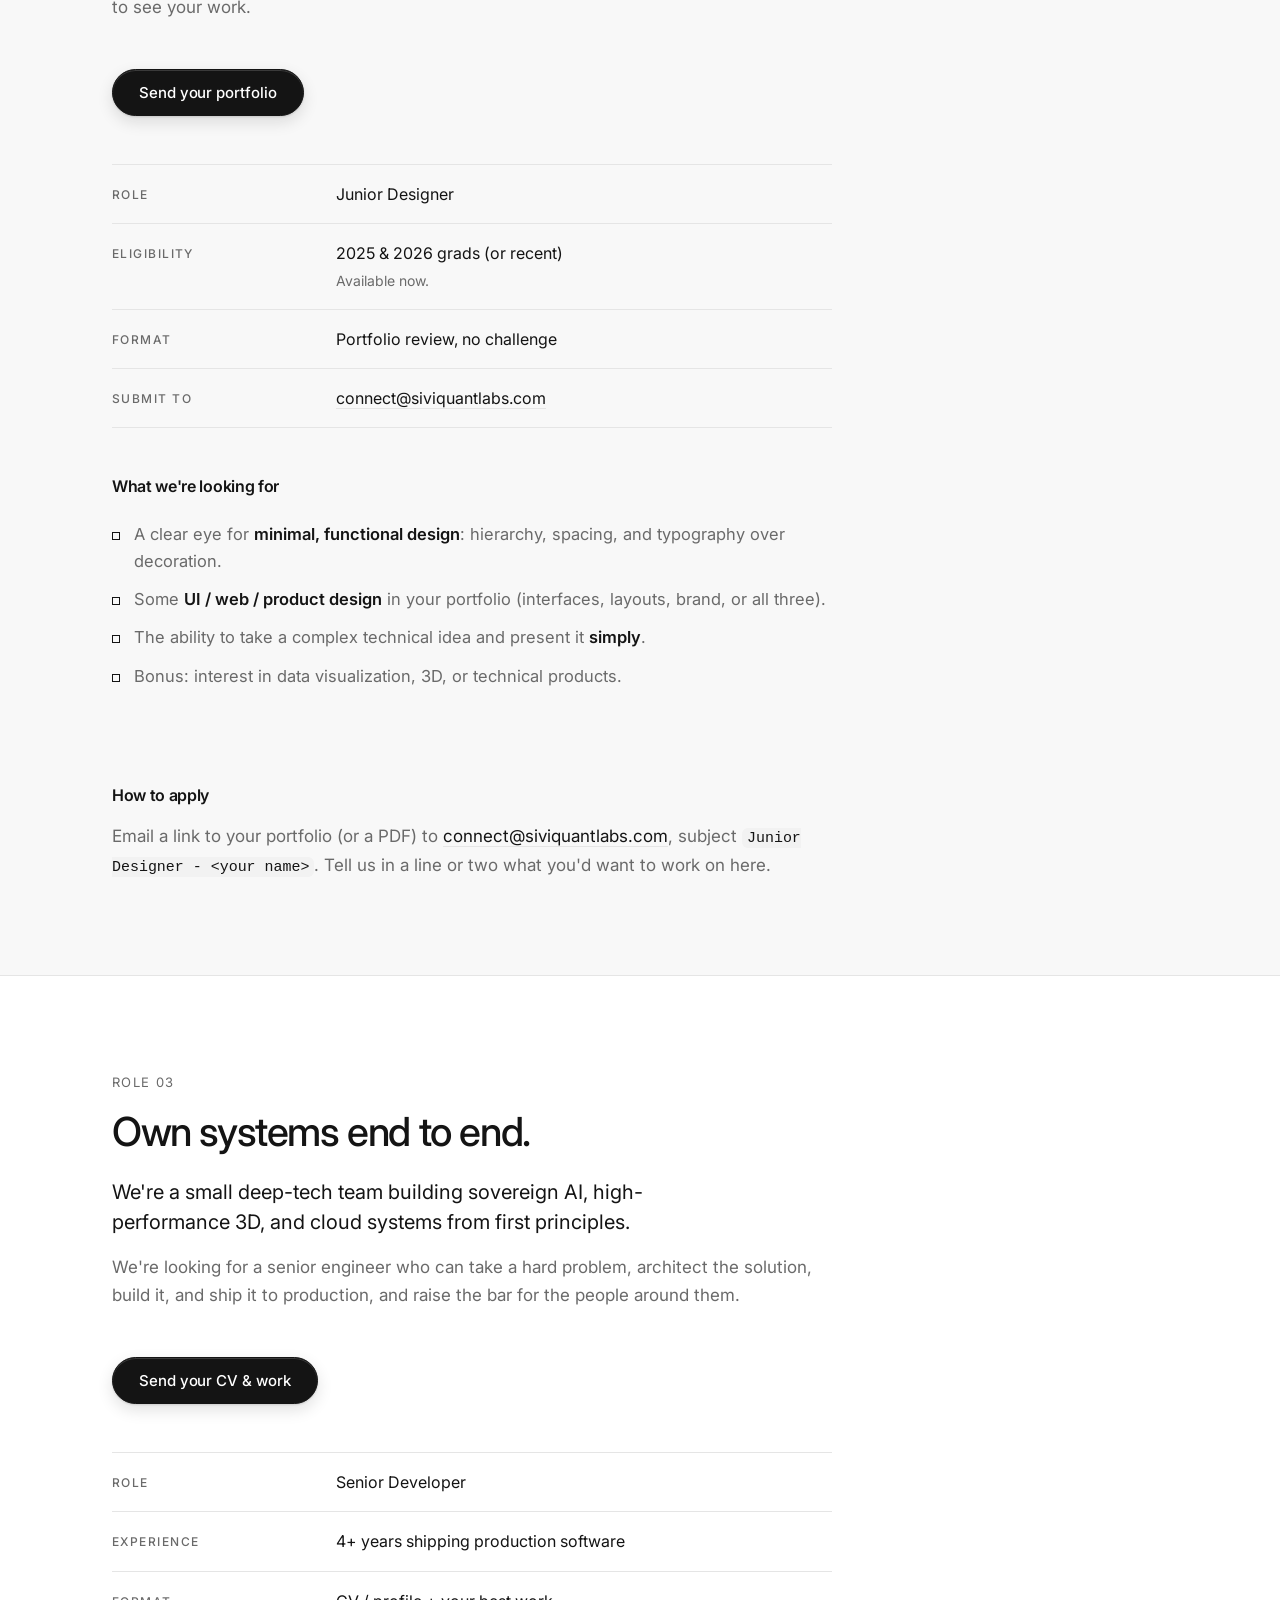
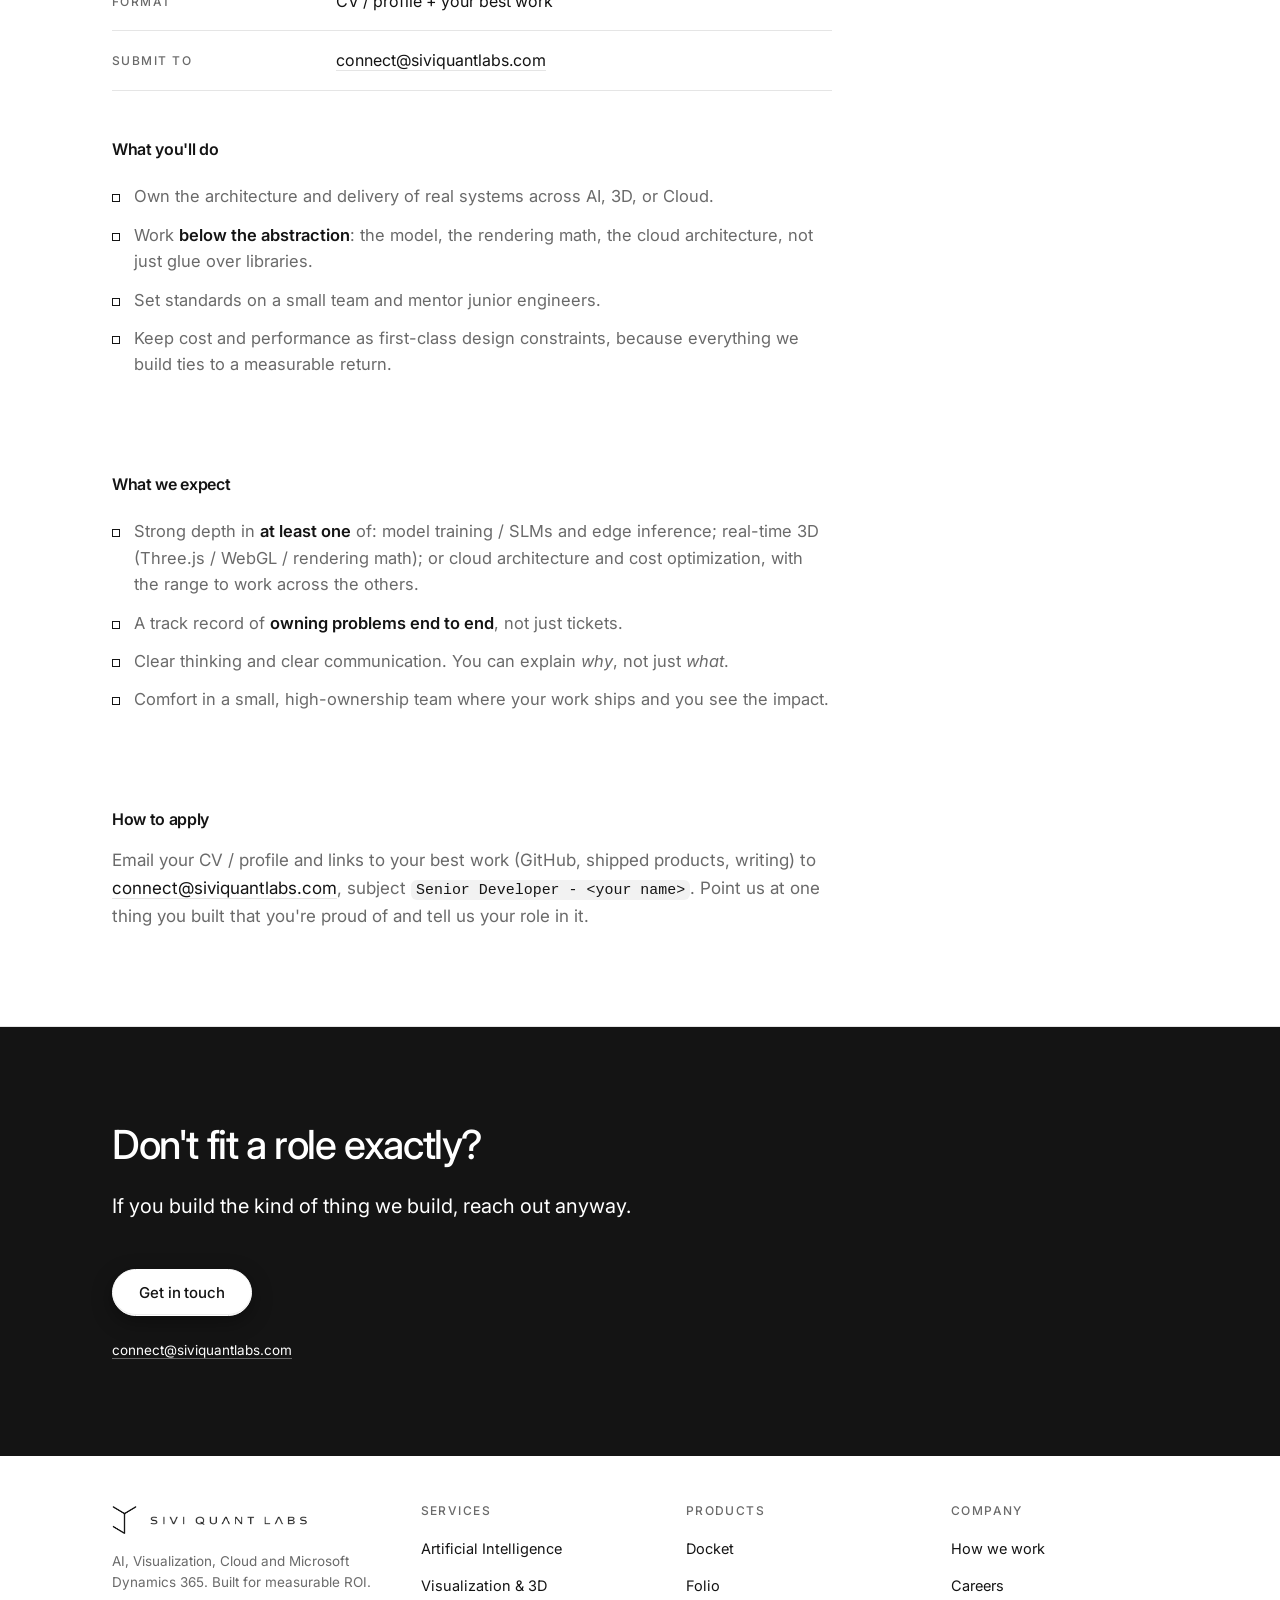
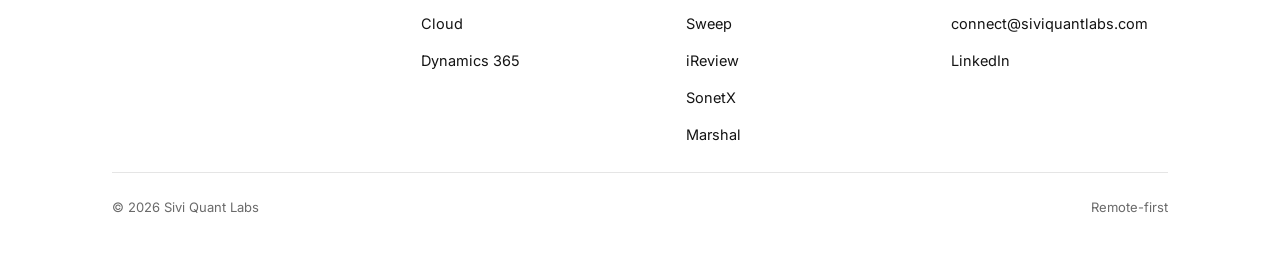
==== commit e50485a2: "Update color system to use signal orange accent and increment version for asset files" ====
--- a/careers/index.html
+++ b/careers/index.html
@@ -23,7 +23,7 @@
 <link rel="preconnect" href="https://fonts.googleapis.com">
 <link rel="preconnect" href="https://fonts.gstatic.com" crossorigin>
 <link rel="stylesheet" href="https://fonts.googleapis.com/css2?family=Inter:wght@400;500;600&display=swap">
-<link rel="stylesheet" href="../assets/site.css?v=2026092901">
+<link rel="stylesheet" href="../assets/site.css?v=2026092902">
 <!-- Reveal animations are gated on this class, so the page stays fully
      visible if JavaScript never runs. -->
 <script>document.documentElement.className+=' js';</script>
@@ -471,7 +471,7 @@
 
 <div id="toast" role="status" aria-live="polite"></div>
 
-<script src="../assets/site.js?v=2026092901" defer></script>
-<script src="../assets/forms.js?v=2026092901" defer></script>
+<script src="../assets/site.js?v=2026092902" defer></script>
+<script src="../assets/forms.js?v=2026092902" defer></script>
 </body>
 </html>
--- a/assets/site.css
+++ b/assets/site.css
@@ -11,7 +11,7 @@
 /* ==========================================================================
    Colour system
    Components never use raw colours: they use the semantic tokens below.
-   Live palette: pure neutral, light mode, cobalt accent. The neutral is a
+   Live palette: pure neutral, light mode, signal accent. The neutral is a
    generated OKLCH ramp (--n* as rgb triplets); roles map onto ramp steps;
    *-rgb twins let a token be used at any opacity: rgb(var(--ink-rgb) / .08).
    Every text and control pairing here passes WCAG AA.
@@ -49,9 +49,12 @@
   --logo-filter:none;  --demo-filter:none;
   color-scheme:light;
 
-  /* accent: cobalt, for signals only (focus, current page, links, NEW tag, form focus) */
-  --accent:#2B59FF;  --accent-text:#2447E0;
-  --on-accent:#FFFFFF;  --accent-band:#6E8BFF;
+  /* accent: signal orange, for signals only (focus, current page, links, NEW tag, form focus).
+     #FF4F00 is 3.3:1 on white: marks and fills only, never small text.
+     Accent text uses #C43E00 (5.2:1); text on orange fills is near-black
+     (5.8:1), because white on orange is only 3.3:1. */
+  --accent:#FF4F00;  --accent-text:#C43E00;
+  --on-accent:#0F1013;  --accent-band:#FF4F00;
 }
 
 :root{
